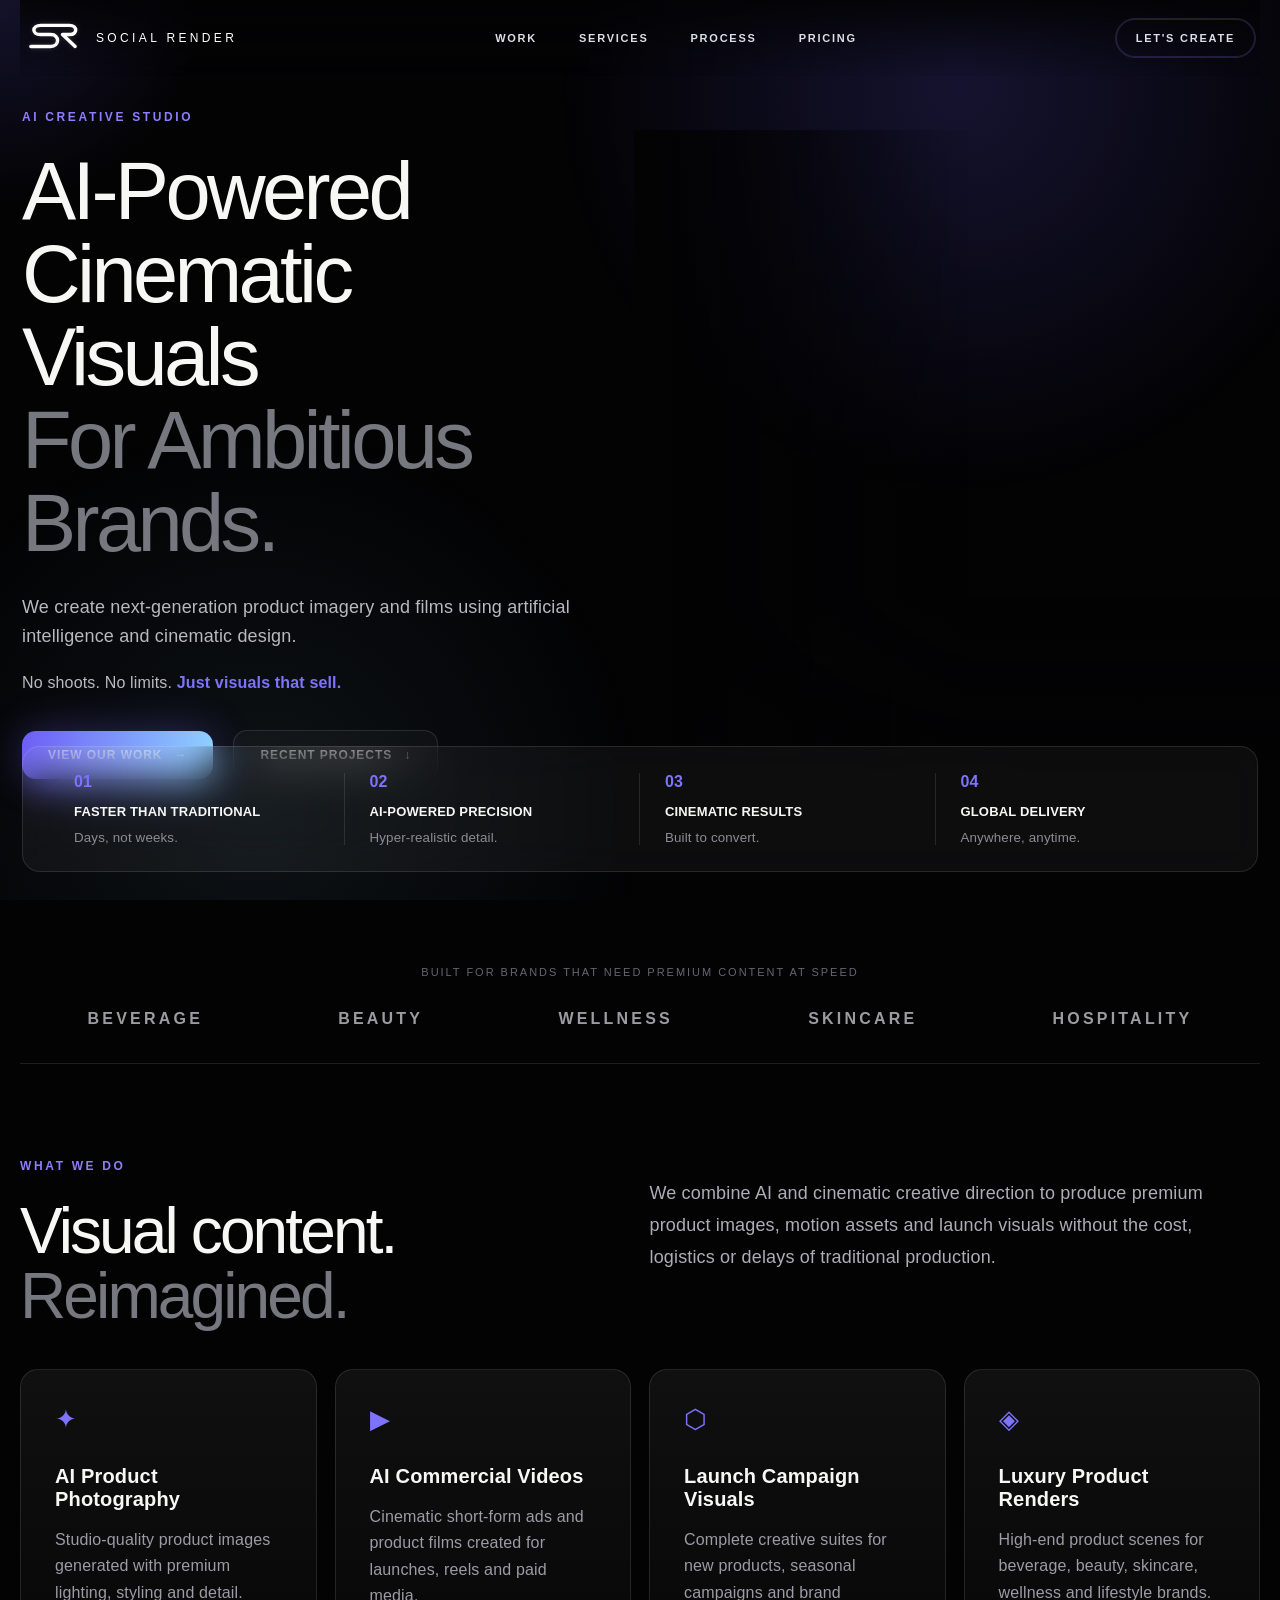
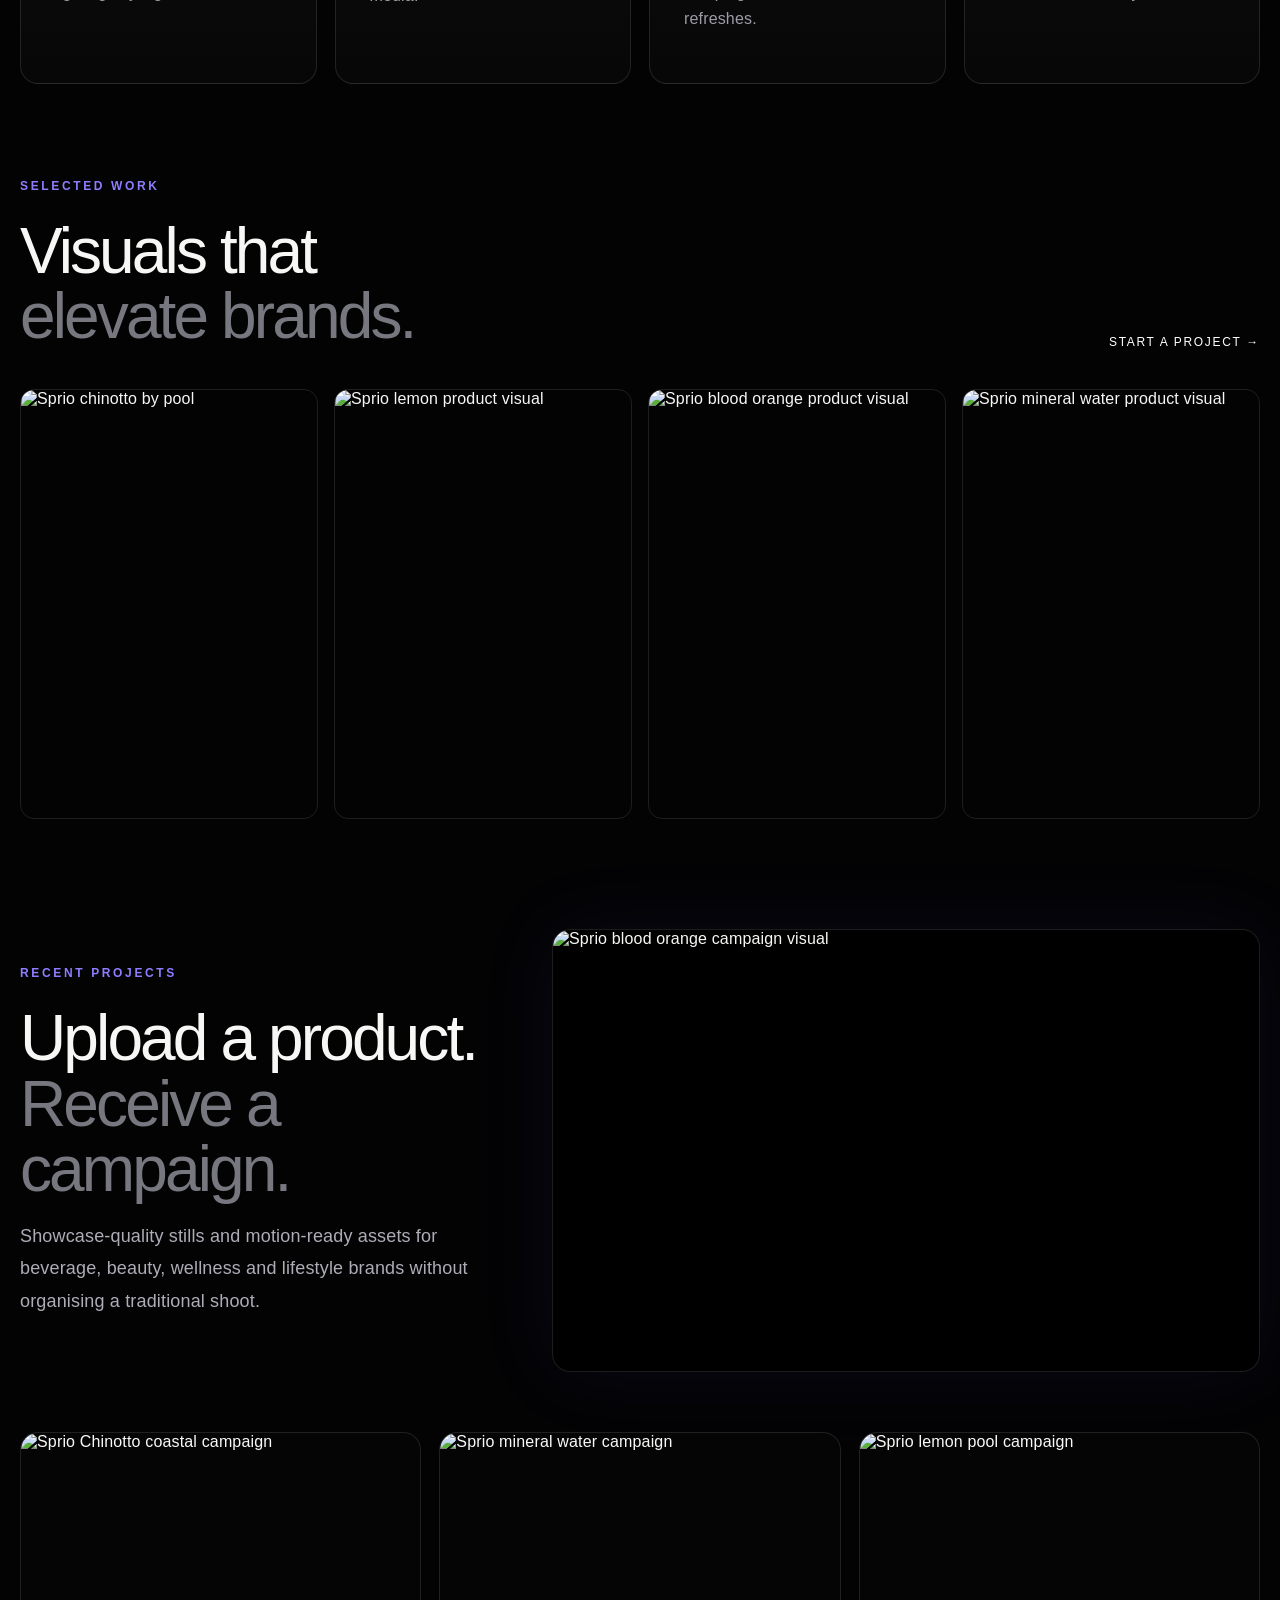
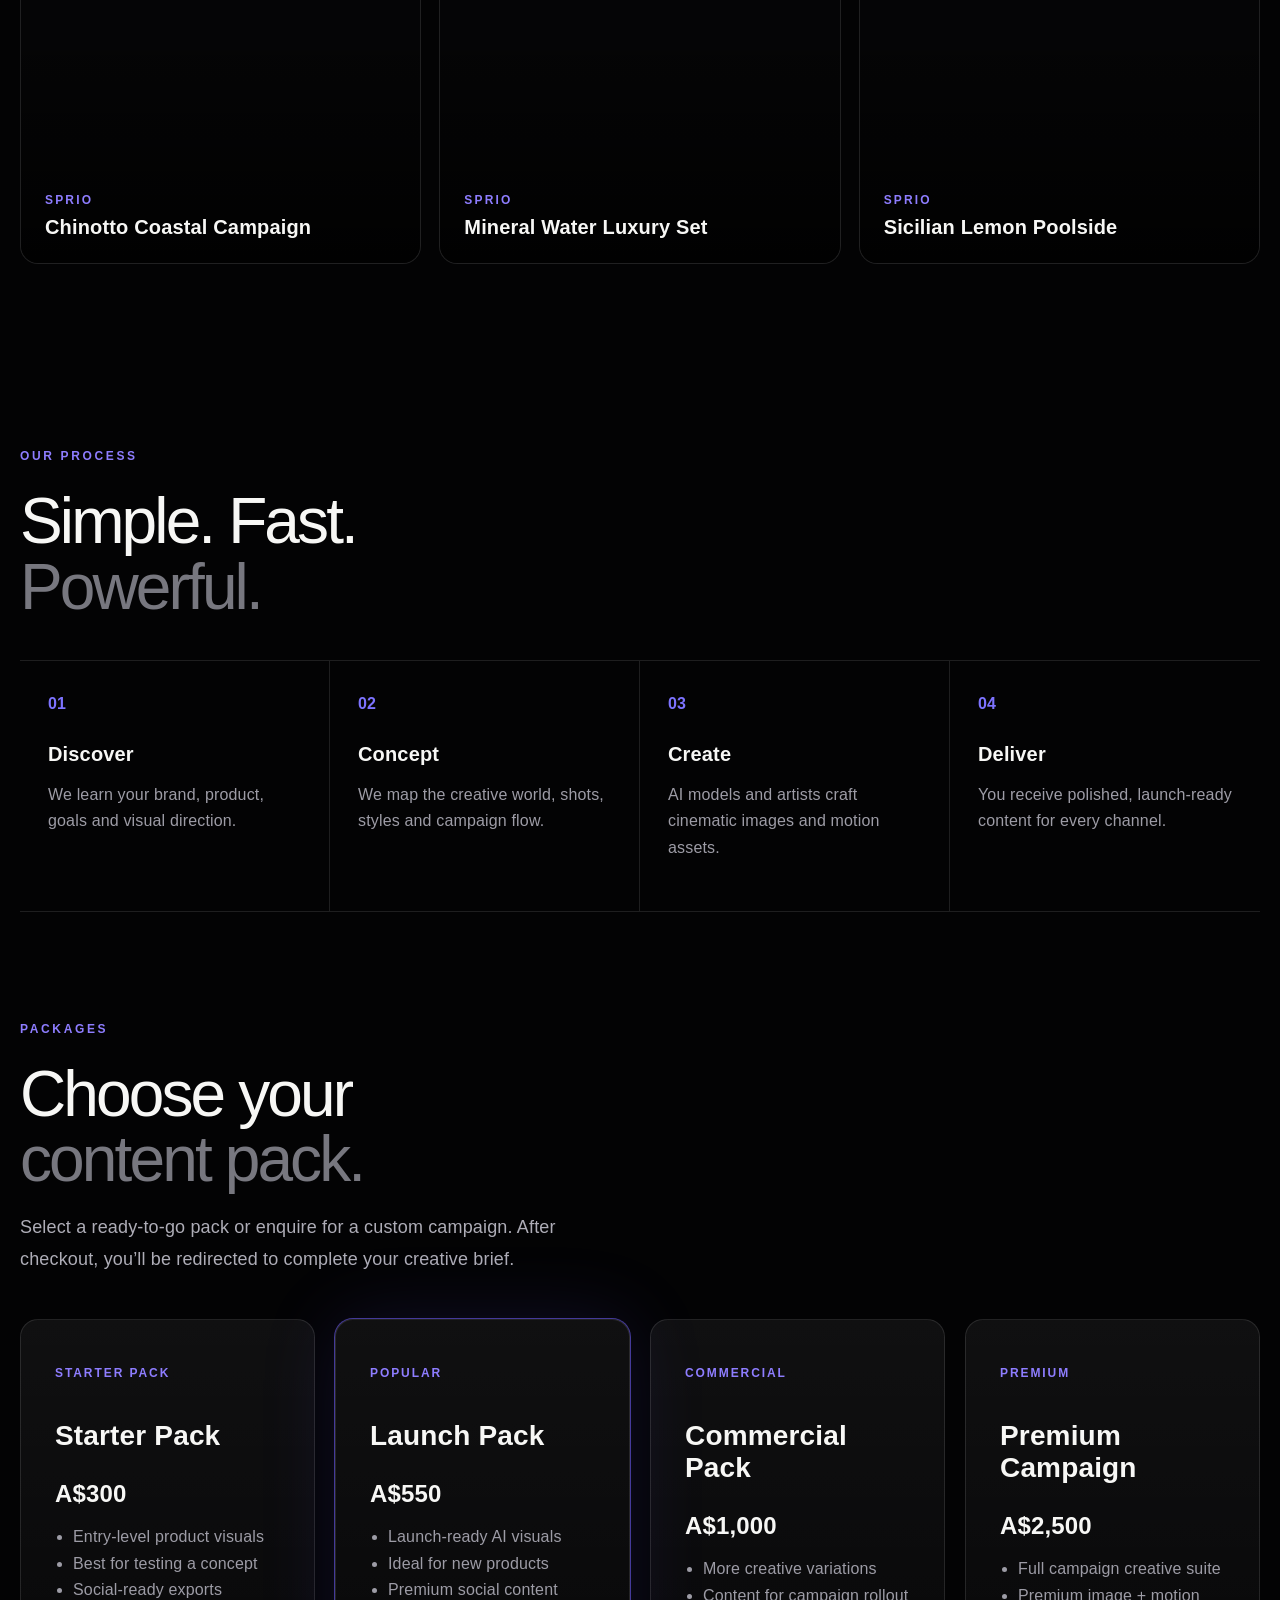
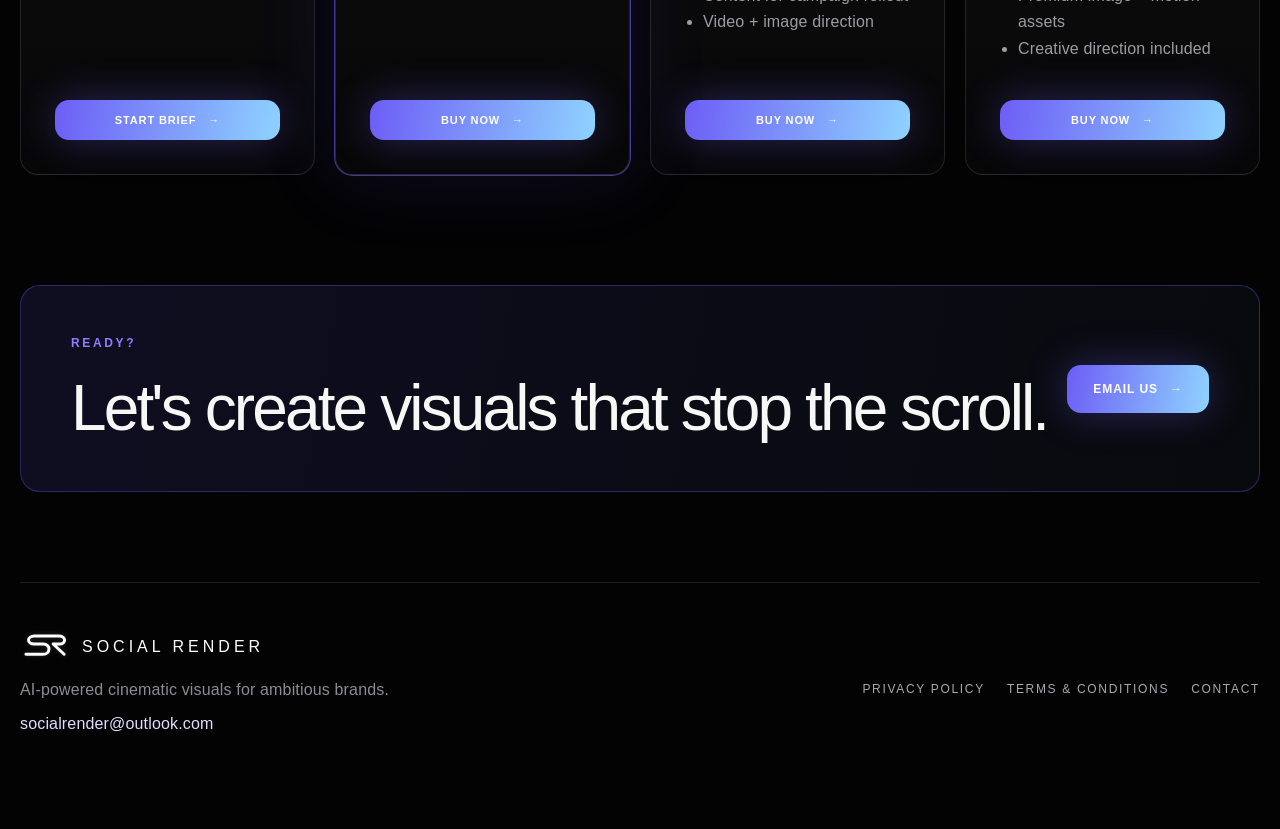
==== index.html @ faf0018d "Rename index (31).html to index.html" ====
<!doctype html>
<html lang="en">
<head>
  <meta charset="utf-8" />
  <meta name="viewport" content="width=device-width, initial-scale=1" />
  <title>Social Render — AI Creative Studio</title>
  <meta name="description" content="AI-powered cinematic product visuals for ambitious brands. No shoots. No limits. Just visuals that sell." />
  <link rel="stylesheet" href="styles.css" />
</head>
<body>
  <div class="cursor-glow" aria-hidden="true"></div>
  <header class="site-header">
    <a class="brand" href="#top" aria-label="Social Render home">
      <span class="sr-mark" aria-hidden="true"><svg viewBox="0 0 220 120"><path d="M26 92 H101 C136 92 136 47 102 47 H62 C30 47 28 12 64 12 H173 C203 12 204 47 174 47 H146 L194 92"/></svg></span>
      <span class="brand-word">Social Render</span>
    </a>
    <nav>
      <a href="#work">Work</a>
      <a href="#services">Services</a>
      <a href="#process">Process</a>
      <a href="#pricing">Pricing</a>
    </nav>
    <a class="nav-cta" href="#contact">Let's Create</a>
  </header>

  <main id="top">
    <section class="hero hero-full">
      <div class="hero-copy reveal">
        <p class="eyebrow">AI Creative Studio</p>
        <h1>AI-Powered<br/>Cinematic Visuals<br/><span>For Ambitious Brands.</span></h1>
        <p class="intro">We create next-generation product imagery and films using artificial intelligence and cinematic design.</p>
        <p class="micro">No shoots. No limits. <strong>Just visuals that sell.</strong></p>
        <div class="hero-actions">
          <a class="button primary" href="#work">View Our Work <span>→</span></a>
          <a class="button secondary" href="#reel">Recent Projects <span>↓</span></a>
        </div>
      </div>

      <div class="hero-visual reveal delay" data-tilt>
        <video autoplay muted loop playsinline>
          <source src="https://drive.google.com/uc?export=download&id=1bqDcKETuk1mMDenthoeydP8oLnrSEYz2" type="video/mp4" />
        </video>
        <div class="hero-fade"></div>
      </div>

      <div class="proof-bar reveal delay-2">
        <div><span>01</span><strong>Faster than traditional</strong><small>Days, not weeks.</small></div>
        <div><span>02</span><strong>AI-powered precision</strong><small>Hyper-realistic detail.</small></div>
        <div><span>03</span><strong>Cinematic results</strong><small>Built to convert.</small></div>
        <div><span>04</span><strong>Global delivery</strong><small>Anywhere, anytime.</small></div>
      </div>
    </section>

    <section class="trusted">
      <p>Built for brands that need premium content at speed</p>
      <div class="brand-row"><span>Beverage</span><span>Beauty</span><span>Wellness</span><span>Skincare</span><span>Hospitality</span></div>
    </section>

    <section id="services" class="section split">
      <div>
        <p class="eyebrow">What We Do</p>
        <h2>Visual content.<br/><span>Reimagined.</span></h2>
      </div>
      <p class="section-copy">We combine AI and cinematic creative direction to produce premium product images, motion assets and launch visuals without the cost, logistics or delays of traditional production.</p>
    </section>

    <section class="service-grid">
      <article data-tilt><span>✦</span><h3>AI Product Photography</h3><p>Studio-quality product images generated with premium lighting, styling and detail.</p></article>
      <article data-tilt><span>▶</span><h3>AI Commercial Videos</h3><p>Cinematic short-form ads and product films created for launches, reels and paid media.</p></article>
      <article data-tilt><span>⬡</span><h3>Launch Campaign Visuals</h3><p>Complete creative suites for new products, seasonal campaigns and brand refreshes.</p></article>
      <article data-tilt><span>◈</span><h3>Luxury Product Renders</h3><p>High-end product scenes for beverage, beauty, skincare, wellness and lifestyle brands.</p></article>
    </section>

    <section id="work" class="section work-head">
      <div>
        <p class="eyebrow">Selected Work</p>
        <h2>Visuals that<br/><span>elevate brands.</span></h2>
      </div>
      <a href="#contact">Start a project →</a>
    </section>

    <section class="gallery">
      <img data-tilt src="images/sprio-chinotto-pool.png" alt="Sprio chinotto by pool" />
      <img data-tilt src="images/sprio-lemon-pool.png" alt="Sprio lemon product visual" />
      <img data-tilt src="images/sprio-blood-orange-table.png" alt="Sprio blood orange product visual" />
      <img data-tilt src="images/sprio-water-sea.png" alt="Sprio mineral water product visual" />
    </section>

    <section id="reel" class="reel-section">
      <div>
        <p class="eyebrow">Recent Projects</p>
        <h2>Upload a product.<br/><span>Receive a campaign.</span></h2>
        <p class="section-copy">Showcase-quality stills and motion-ready assets for beverage, beauty, wellness and lifestyle brands without organising a traditional shoot.</p>
      </div>
      <div class="video-frame image-feature" data-tilt>
        <img src="images/sprio-blood-orange-table.png" alt="Sprio blood orange campaign visual" />
      </div>
    </section>

    <section class="project-grid">
      <article data-tilt><img src="images/sprio-chinotto-coast.png" alt="Sprio Chinotto coastal campaign" /><div><span>Sprio</span><strong>Chinotto Coastal Campaign</strong></div></article>
      <article data-tilt><img src="images/sprio-water-sea.png" alt="Sprio mineral water campaign" /><div><span>Sprio</span><strong>Mineral Water Luxury Set</strong></div></article>
      <article data-tilt><img src="images/sprio-lemon-pool.png" alt="Sprio lemon pool campaign" /><div><span>Sprio</span><strong>Sicilian Lemon Poolside</strong></div></article>
    </section>

    <section id="process" class="section process-head">
      <p class="eyebrow">Our Process</p>
      <h2>Simple. Fast.<br/><span>Powerful.</span></h2>
    </section>
    <section class="process-grid">
      <div><span>01</span><h3>Discover</h3><p>We learn your brand, product, goals and visual direction.</p></div>
      <div><span>02</span><h3>Concept</h3><p>We map the creative world, shots, styles and campaign flow.</p></div>
      <div><span>03</span><h3>Create</h3><p>AI models and artists craft cinematic images and motion assets.</p></div>
      <div><span>04</span><h3>Deliver</h3><p>You receive polished, launch-ready content for every channel.</p></div>
    </section>

    <section id="pricing" class="pricing">
      <div>
        <p class="eyebrow">Packages</p>
        <h2>Choose your<br/><span>content pack.</span></h2>
        <p class="section-copy">Select a ready-to-go pack or enquire for a custom campaign. After checkout, you’ll be redirected to complete your creative brief.</p>
      </div>
      <div class="price-cards four-cards">
        <article data-tilt>
          <p>Starter Pack</p>
          <h3>Starter Pack</h3>
          <strong>A$300</strong>
          <ul>
            <li>Entry-level product visuals</li>
            <li>Best for testing a concept</li>
            <li>Social-ready exports</li>
          </ul>
          <a class="button primary price-button" href="https://tally.so/r/QK4dx7">Start Brief <span>→</span></a>
        </article>
        <article data-tilt class="featured">
          <p>Popular</p>
          <h3>Launch Pack</h3>
          <strong>A$550</strong>
          <ul>
            <li>Launch-ready AI visuals</li>
            <li>Ideal for new products</li>
            <li>Premium social content</li>
          </ul>
          <a class="button primary price-button" href="https://buy.stripe.com/5kQ00kb6F2Ma8zDbOlgnK02">Buy Now <span>→</span></a>
        </article>
        <article data-tilt>
          <p>Commercial</p>
          <h3>Commercial Pack</h3>
          <strong>A$1,000</strong>
          <ul>
            <li>More creative variations</li>
            <li>Content for campaign rollout</li>
            <li>Video + image direction</li>
          </ul>
          <a class="button primary price-button" href="https://buy.stripe.com/14A7sM7UtbiG7vzg4BgnK03">Buy Now <span>→</span></a>
        </article>
        <article data-tilt>
          <p>Premium</p>
          <h3>Premium Campaign</h3>
          <strong>A$2,500</strong>
          <ul>
            <li>Full campaign creative suite</li>
            <li>Premium image + motion assets</li>
            <li>Creative direction included</li>
          </ul>
          <a class="button primary price-button" href="https://buy.stripe.com/5kQbJ23Ed9ay2bff0xgnK04">Buy Now <span>→</span></a>
        </article>
      </div>
    </section>

    <section id="contact" class="final-cta">
      <div>
        <p class="eyebrow">Ready?</p>
        <h2>Let's create visuals that stop the scroll.</h2>
      </div>
      <a class="button primary" href="mailto:socialrender@outlook.com">Email Us <span>→</span></a>
    </section>
  </main>

  <footer class="site-footer">
    <div>
      <div class="footer-brand"><span class="sr-mark small" aria-hidden="true"><svg viewBox="0 0 220 120"><path d="M26 92 H101 C136 92 136 47 102 47 H62 C30 47 28 12 64 12 H173 C203 12 204 47 174 47 H146 L194 92"/></svg></span><span>Social Render</span></div>
      <p>AI-powered cinematic visuals for ambitious brands.</p>
      <p class="footer-email"><a href="mailto:socialrender@outlook.com">socialrender@outlook.com</a></p>
    </div>
    <div class="footer-links">
      <a href="privacy-policy.html">Privacy Policy</a>
      <a href="terms.html">Terms & Conditions</a>
      <a href="contact.html">Contact</a>
    </div>
  </footer>

  <script src="app.js"></script>
</body>
</html>
---- styles.css ----
:root{--black:#050506;--panel:#0b0b0d;--line:rgba(255,255,255,.11);--text:#f7f7f5;--muted:#9b9aa2;--violet:#6d5df6;--blue:#8fd3ff;--grad:linear-gradient(100deg,var(--violet),var(--blue));--max:1240px}*{box-sizing:border-box}html{scroll-behavior:smooth}body{margin:0;background:#030304;color:var(--text);font-family:Inter,Arial,sans-serif;letter-spacing:.01em;overflow-x:hidden}body:before{content:"";position:fixed;inset:0;background:radial-gradient(circle at 75% 10%,rgba(109,93,246,.18),transparent 32%),radial-gradient(circle at 20% 90%,rgba(143,211,255,.08),transparent 30%);pointer-events:none}.cursor-glow{position:fixed;width:440px;height:440px;border-radius:999px;background:radial-gradient(circle,rgba(109,93,246,.16),transparent 65%);transform:translate(-50%,-50%);pointer-events:none;z-index:1;mix-blend-mode:screen}.site-header{position:fixed;z-index:50;top:0;left:50%;transform:translateX(-50%);width:min(var(--max),calc(100% - 28px));height:76px;display:flex;align-items:center;justify-content:space-between;padding:0 4px;background:linear-gradient(#030304dd,#03030466,transparent);backdrop-filter:blur(10px)}.brand{display:flex;align-items:center;gap:14px;color:#fff;text-decoration:none;text-transform:uppercase;font-size:12px;letter-spacing:.28em}.brand-word{white-space:nowrap}.sr-mark{width:58px;height:36px;display:inline-flex;align-items:center;justify-content:center;background:transparent;border:0;border-radius:0}.sr-mark svg{width:100%;height:100%;overflow:visible}.sr-mark path{fill:none;stroke:#fff;stroke-width:13;stroke-linecap:round;stroke-linejoin:round;filter:drop-shadow(0 0 10px rgba(255,255,255,.16))}.sr-mark.small{width:50px}nav{display:flex;gap:42px}nav a,.nav-cta{color:#dedee6;text-decoration:none;text-transform:uppercase;font-size:11px;font-weight:700;letter-spacing:.16em}.nav-cta{border:1px solid var(--line);padding:13px 20px;border-radius:999px;box-shadow:inset 0 0 0 1px rgba(109,93,246,.25)}.nav-cta:hover{background:var(--grad);color:#fff}main{position:relative;z-index:2}.hero{min-height:900px;margin:auto;padding:145px 0 40px;display:grid;grid-template-columns:1fr .92fr;gap:30px;position:relative}.hero-full{max-width:none;width:100%;padding-left:max(22px,calc((100vw - var(--max))/2));padding-right:0}.hero-copy{z-index:2;padding:72px 0 0;max-width:650px}.eyebrow{text-transform:uppercase;color:#8e7dff;font-size:12px;font-weight:800;letter-spacing:.22em;margin:0 0 26px}h1,h2{font-weight:500;line-height:1.02;margin:0;letter-spacing:-.045em}h1{font-size:clamp(54px,6.35vw,112px)}h1 span,h2 span{color:#77777f}.intro{max-width:560px;color:#b9b8c0;font-size:18px;line-height:1.65;margin:28px 0 18px}.micro{color:#bab9c4;text-transform:none;font-size:16px;line-height:1.6}.micro strong{color:#7d73ff}.hero-actions{display:flex;gap:20px;margin-top:34px}.button{display:inline-flex;align-items:center;gap:12px;padding:17px 26px;border-radius:14px;text-decoration:none;text-transform:uppercase;font-size:12px;font-weight:900;letter-spacing:.08em;transition:transform .25s ease,box-shadow .25s ease}.button:hover{transform:translateY(-2px)}.primary{background:var(--grad);color:#fff;box-shadow:0 0 40px rgba(109,93,246,.33)}.secondary{border:1px solid var(--line);color:#fff;background:rgba(255,255,255,.03)}.hero-visual{position:relative;border-radius:0 0 0 32px;overflow:hidden;min-height:690px;transform-style:preserve-3d}.hero-visual img{width:100%;height:100%;object-fit:cover;filter:saturate(.92) contrast(1.02)}.hero-fade{position:absolute;inset:0;background:linear-gradient(90deg,#030304 0%,rgba(3,3,4,.68) 19%,transparent 52%),linear-gradient(0deg,#030304 0%,transparent 28%)}.proof-bar{position:absolute;left:max(22px,calc((100vw - var(--max))/2));right:max(22px,calc((100vw - var(--max))/2));bottom:0;display:grid;grid-template-columns:repeat(4,1fr);gap:0;padding:26px;background:rgba(255,255,255,.045);border:1px solid var(--line);border-radius:18px;backdrop-filter:blur(20px)}.proof-bar div{padding:0 25px;border-right:1px solid var(--line)}.proof-bar div:last-child{border:0}.proof-bar span,.process-grid span{display:block;color:#7d73ff;font-weight:900;margin-bottom:12px}.proof-bar strong{display:block;text-transform:uppercase;font-size:13px;line-height:1.35}.proof-bar small{display:block;color:#8d8c95;margin-top:9px}.trusted,.section,.service-grid,.gallery,.reel-section,.motion-grid,.process-grid,.pricing,.final-cta,footer{max-width:var(--max);margin:0 auto}.trusted{padding:70px 0 35px;text-align:center;border-bottom:1px solid var(--line)}.trusted p{color:#676670;text-transform:uppercase;font-size:11px;letter-spacing:.18em}.brand-row{display:flex;justify-content:space-around;margin-top:32px;color:#d8d7dd;text-transform:uppercase;letter-spacing:.2em;font-weight:700;opacity:.72}.section{padding:95px 0 40px}.split{display:grid;grid-template-columns:.9fr 1fr;gap:80px}.section h2,.pricing h2,.final-cta h2,.reel-section h2{font-size:clamp(42px,5vw,76px)}.section-copy{color:#aeadb7;line-height:1.8;font-size:18px;max-width:560px}.service-grid{display:grid;grid-template-columns:repeat(4,1fr);gap:18px}.service-grid article,.price-cards article{background:linear-gradient(180deg,rgba(255,255,255,.055),rgba(255,255,255,.02));border:1px solid var(--line);padding:34px;border-radius:18px;min-height:260px;transition:transform .25s ease,border-color .25s ease}.service-grid article:hover,.price-cards article:hover{border-color:rgba(143,211,255,.35)}.service-grid span{color:#7d73ff;font-size:26px}.service-grid h3,.process-grid h3{font-size:20px;margin:30px 0 14px}.service-grid p,.process-grid p,.price-cards li{color:#9d9ca6;line-height:1.65}.work-head{display:flex;justify-content:space-between;align-items:end}.work-head a{color:#fff;text-decoration:none;text-transform:uppercase;font-size:12px;letter-spacing:.14em}.gallery{display:grid;grid-template-columns:repeat(4,1fr);gap:16px}.gallery img{width:100%;height:430px;object-fit:cover;border-radius:14px;border:1px solid var(--line);transition:transform .25s ease,filter .25s ease}.gallery img:hover{filter:brightness(1.08)}.reel-section{padding:110px 0 40px;display:grid;grid-template-columns:.8fr 1.2fr;gap:60px;align-items:center}.video-frame{border-radius:18px;border:1px solid var(--line);overflow:hidden;box-shadow:0 0 80px rgba(109,93,246,.08);background:#000}.reel-section video{width:100%;display:block;aspect-ratio:16/9;object-fit:cover}.motion-grid{display:grid;grid-template-columns:repeat(3,1fr);gap:16px;padding:20px 0 90px}.motion-grid video{width:100%;height:360px;object-fit:cover;border-radius:16px;border:1px solid var(--line);filter:saturate(.92);transition:transform .25s ease}.motion-grid video:hover{transform:translateY(-4px)}.process-grid{display:grid;grid-template-columns:repeat(4,1fr);border-top:1px solid var(--line);border-bottom:1px solid var(--line)}.process-grid div{padding:34px 28px;border-right:1px solid var(--line)}.process-grid div:last-child{border-right:0}.pricing{padding:110px 0}.price-cards{display:grid;grid-template-columns:repeat(3,1fr);gap:20px;margin-top:44px}.price-cards article p{text-transform:uppercase;color:#8e7dff;font-weight:900;letter-spacing:.16em;font-size:12px}.price-cards h3{font-size:28px}.price-cards strong{font-size:24px}.price-cards ul{padding-left:18px}.featured{box-shadow:0 0 0 1px rgba(109,93,246,.6),0 0 80px rgba(109,93,246,.14)}.final-cta{margin-bottom:90px;padding:50px;border:1px solid rgba(109,93,246,.35);border-radius:20px;background:linear-gradient(100deg,rgba(109,93,246,.12),rgba(143,211,255,.04));display:flex;align-items:center;justify-content:space-between}footer{padding:46px 0 80px;border-top:1px solid var(--line);display:flex;align-items:center;justify-content:space-between;color:#8d8c95}.footer-brand{display:flex;align-items:center;gap:12px;text-transform:uppercase;letter-spacing:.25em;color:#fff}.reveal{opacity:0;transform:translateY(18px);animation:rise .8s ease forwards}.delay{animation-delay:.15s}.delay-2{animation-delay:.3s}@keyframes rise{to{opacity:1;transform:none}}@media (max-width:900px){.cursor-glow{display:none}.site-header nav{display:none}.brand-word{display:none}.hero,.hero-full{grid-template-columns:1fr;padding:110px 18px 30px;min-height:auto}.hero-copy{padding-top:30px}.hero-visual{min-height:520px;border-radius:24px}.proof-bar{position:relative;left:auto;right:auto;grid-template-columns:1fr;margin-top:20px}.proof-bar div{border-right:0;border-bottom:1px solid var(--line);padding:18px}.trusted,.section,.service-grid,.gallery,.reel-section,.motion-grid,.process-grid,.pricing,.final-cta,footer{width:calc(100% - 36px)}.split,.reel-section{grid-template-columns:1fr}.service-grid,.gallery,.process-grid,.price-cards,.motion-grid{grid-template-columns:1fr}.gallery img{height:480px}.motion-grid video{height:480px}.final-cta,footer{display:block}.brand-row{flex-wrap:wrap;gap:20px}}


/* Updated package grid */
.four-cards{grid-template-columns:repeat(4,1fr)}
.price-button{margin-top:22px;padding:14px 18px;font-size:11px;width:100%;justify-content:center}
.price-cards article{display:flex;flex-direction:column}
.price-cards ul{flex:1}
@media (max-width:1100px){.four-cards{grid-template-columns:repeat(2,1fr)}}
@media (max-width:700px){.four-cards{grid-template-columns:1fr}}


.site-footer{gap:30px}
.footer-email a,.footer-links a,.legal-card a{color:#dedeff;text-decoration:none}
.footer-links{display:flex;gap:22px;flex-wrap:wrap;justify-content:flex-end}
.footer-links a{font-size:12px;text-transform:uppercase;letter-spacing:.14em;color:#aaa9b4}
.footer-links a:hover,.legal-card a:hover{color:#8fd3ff}
.legal-page{position:relative;z-index:2;max-width:980px;margin:0 auto;padding:150px 22px 80px}
.legal-card{background:linear-gradient(180deg,rgba(255,255,255,.055),rgba(255,255,255,.02));border:1px solid var(--line);border-radius:24px;padding:48px;box-shadow:0 0 80px rgba(109,93,246,.08)}
.legal-card h1{font-size:clamp(44px,6vw,78px);margin-bottom:16px}
.legal-card h2{font-size:28px;margin:38px 0 12px;letter-spacing:-.02em}
.legal-card p,.legal-card li{color:#b9b8c0;line-height:1.8;font-size:16px}
.legal-updated{color:#7d73ff!important;text-transform:uppercase;letter-spacing:.12em;font-size:12px!important}
.legal-actions{display:flex;gap:16px;flex-wrap:wrap;margin-top:28px}
@media (max-width:900px){.site-footer{display:block}.footer-links{justify-content:flex-start;margin-top:24px}.legal-card{padding:28px}.legal-page{padding-top:115px}}

.hero-visual video{width:100%;height:100%;object-fit:cover;display:block;}

/* Final Vercel fixes: correct hero sizing, prevent CTA overlap, image-only project cards */
.hero{min-height:780px;grid-template-columns:minmax(420px,.9fr) minmax(420px,1fr);align-items:center;padding-top:110px;padding-bottom:120px;}
.hero-copy{padding-top:0;}
.hero-visual{min-height:620px;align-self:stretch;margin-top:20px;}
.hero-actions{position:relative;z-index:5;flex-wrap:wrap;align-items:center;}
.proof-bar{bottom:28px;z-index:4;}
.trusted{padding-top:55px;}
.image-feature img{width:100%;display:block;aspect-ratio:16/10;object-fit:cover;}
.project-grid{max-width:var(--max);margin:20px auto 90px;display:grid;grid-template-columns:repeat(3,1fr);gap:18px;}
.project-grid article{position:relative;overflow:hidden;border:1px solid var(--line);border-radius:18px;background:#050506;min-height:430px;transition:transform .25s ease,border-color .25s ease;}
.project-grid article:hover{border-color:rgba(143,211,255,.35)}
.project-grid img{width:100%;height:100%;min-height:430px;object-fit:cover;display:block;filter:saturate(.95) contrast(1.02);}
.project-grid article:after{content:"";position:absolute;inset:0;background:linear-gradient(180deg,transparent 45%,rgba(0,0,0,.82));}
.project-grid div{position:absolute;z-index:2;left:24px;right:24px;bottom:24px;display:flex;flex-direction:column;gap:8px;}
.project-grid span{color:#8e7dff;text-transform:uppercase;font-size:12px;font-weight:900;letter-spacing:.18em;}
.project-grid strong{font-size:20px;line-height:1.2;}
@media (max-width:1100px){.hero{grid-template-columns:1fr;}.hero-visual{min-height:560px;border-radius:24px;margin-right:22px}.proof-bar{position:relative;left:auto;right:auto;bottom:auto;margin:24px 22px 0;}.project-grid{grid-template-columns:1fr;width:calc(100% - 36px)}}
@media (max-width:900px){.hero{padding-bottom:30px}.hero-visual{margin-right:0}.proof-bar{margin:20px 0 0}.project-grid article,.project-grid img{min-height:520px}}
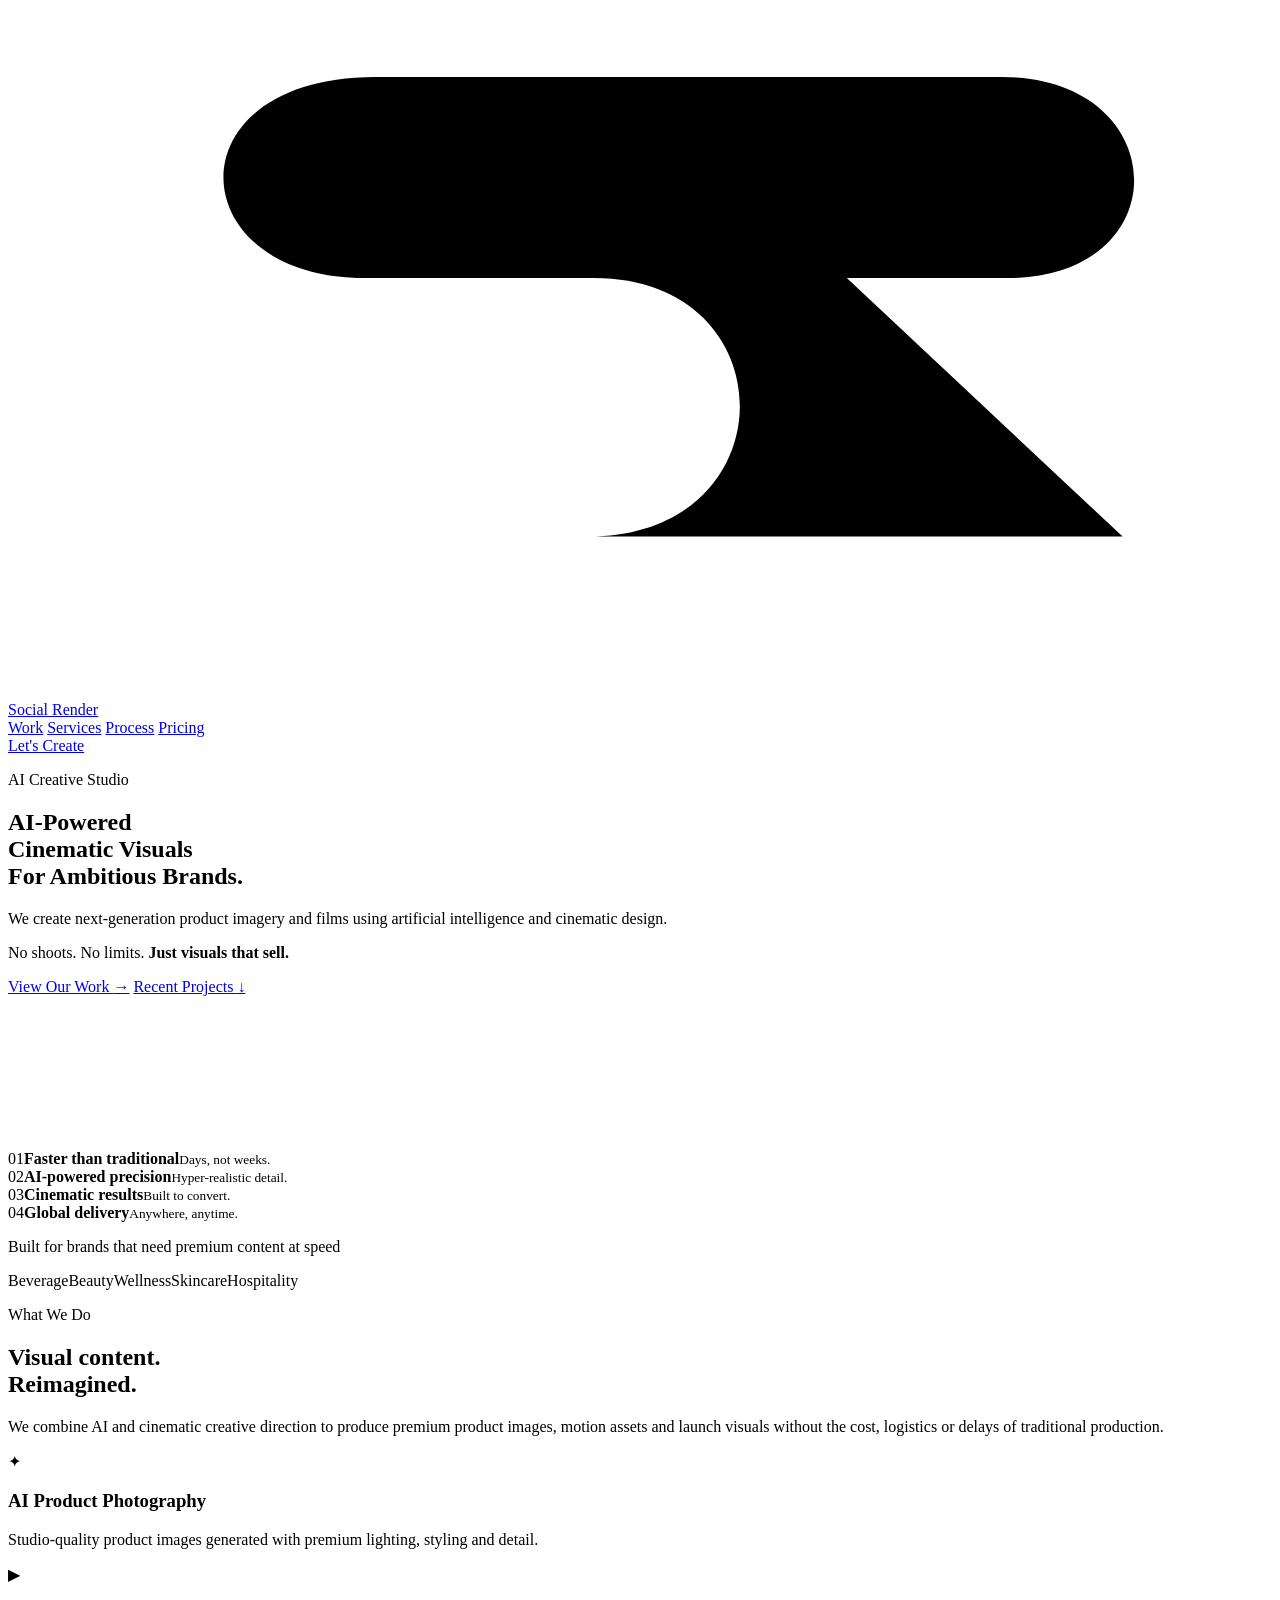
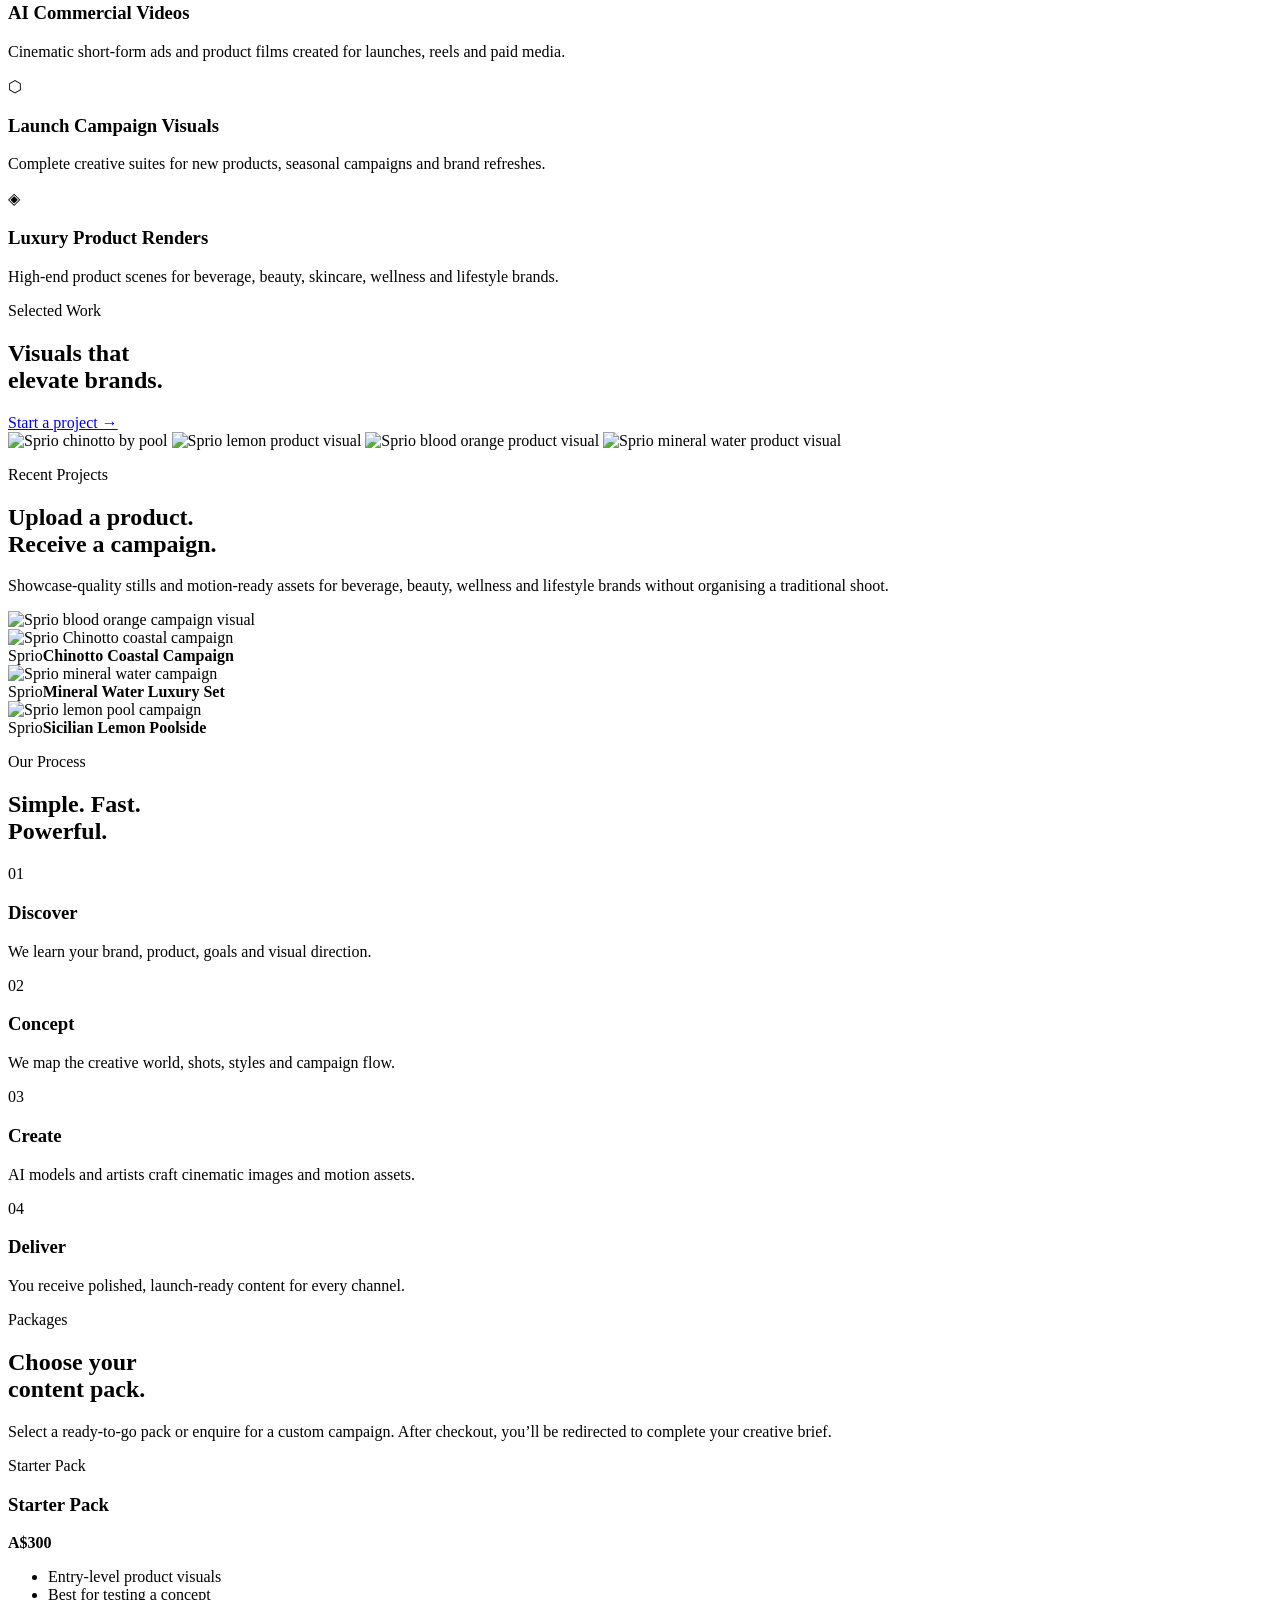
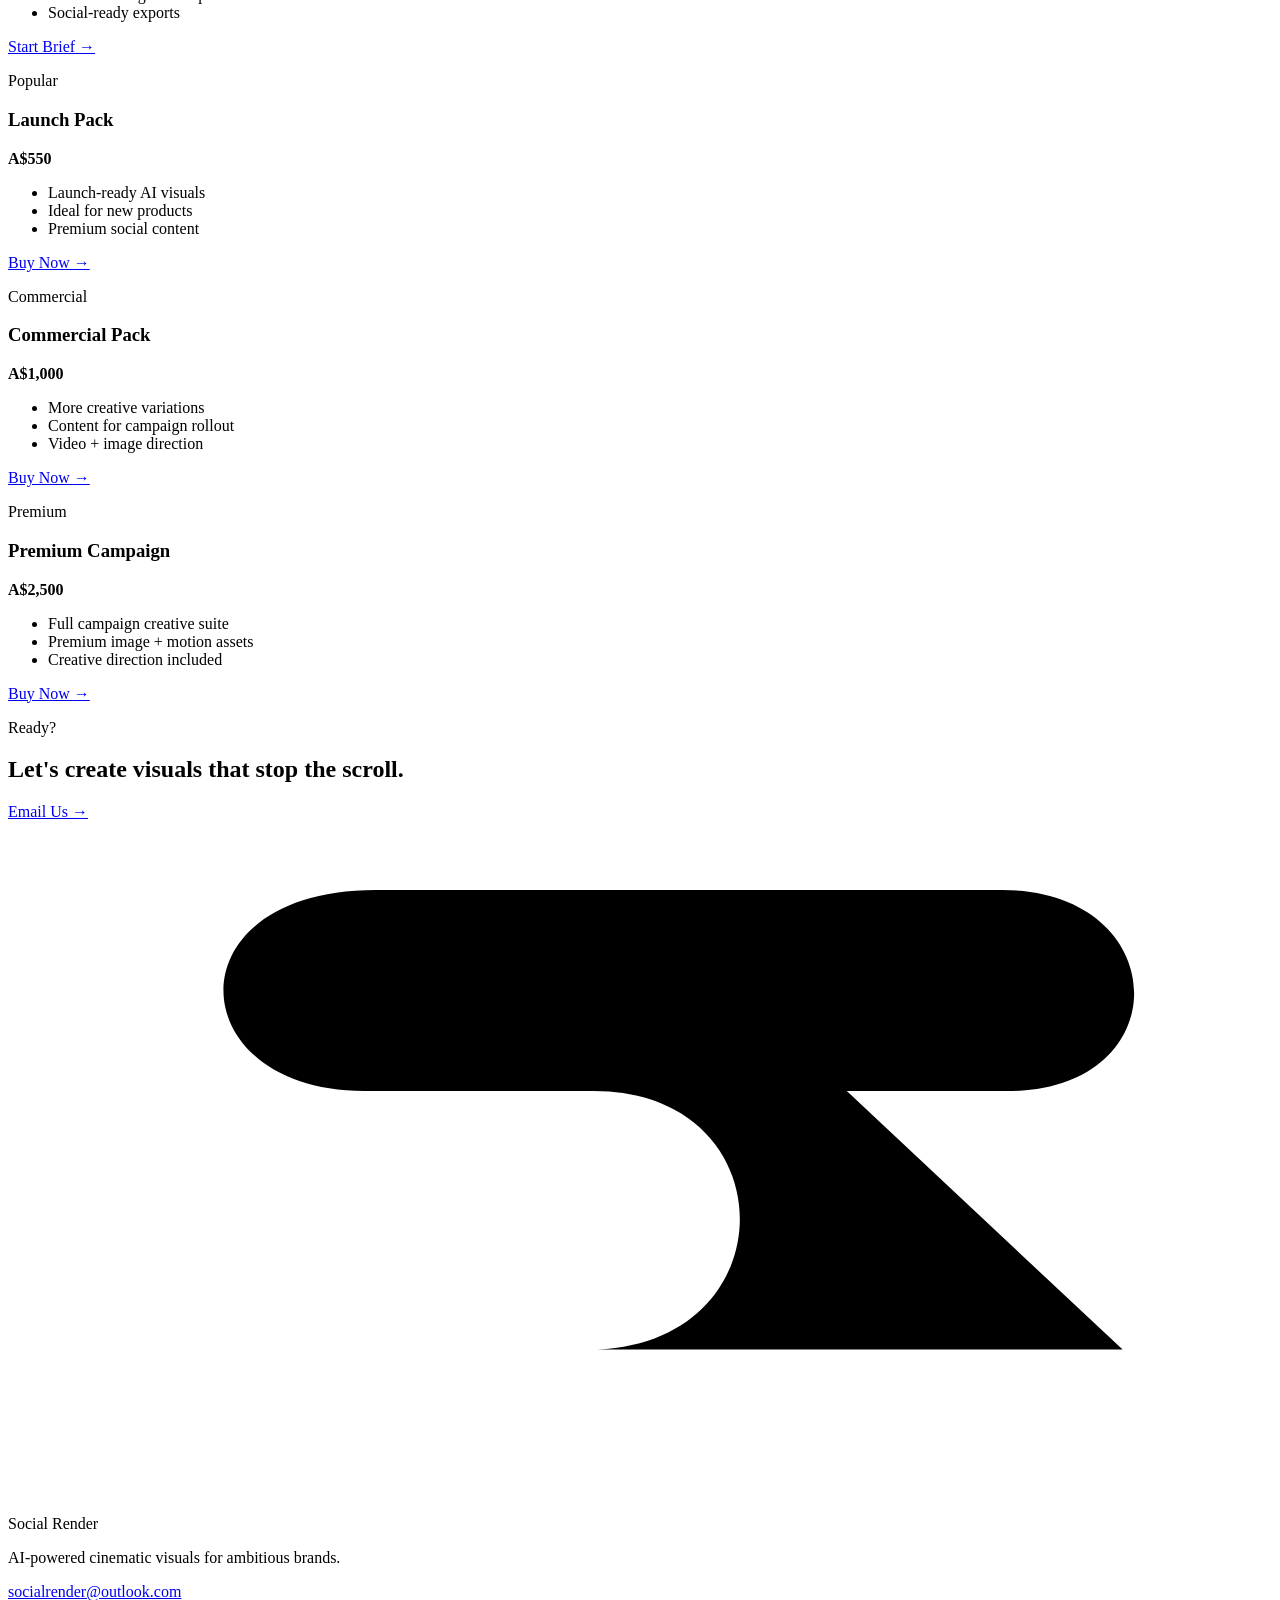
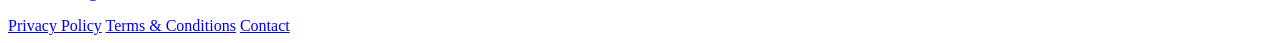
==== commit 0862bf06: "Rename index (32).html to index.html" ====
--- a/index.html
+++ b/index.html
@@ -37,9 +37,9 @@
       </div>
 
       <div class="hero-visual reveal delay" data-tilt>
-        <video autoplay muted loop playsinline>
-          <source src="https://drive.google.com/uc?export=download&id=1bqDcKETuk1mMDenthoeydP8oLnrSEYz2" type="video/mp4" />
-        </video>
+        <div class="vimeo-wrap">
+          <iframe src="https://player.vimeo.com/video/1199628616?badge=0&autopause=0&player_id=0&app_id=58479&autoplay=1&loop=1&muted=1&background=1" frameborder="0" allow="autoplay; fullscreen; picture-in-picture; clipboard-write; encrypted-media" referrerpolicy="strict-origin-when-cross-origin" title="Sprio"></iframe>
+        </div>
         <div class="hero-fade"></div>
       </div>
 
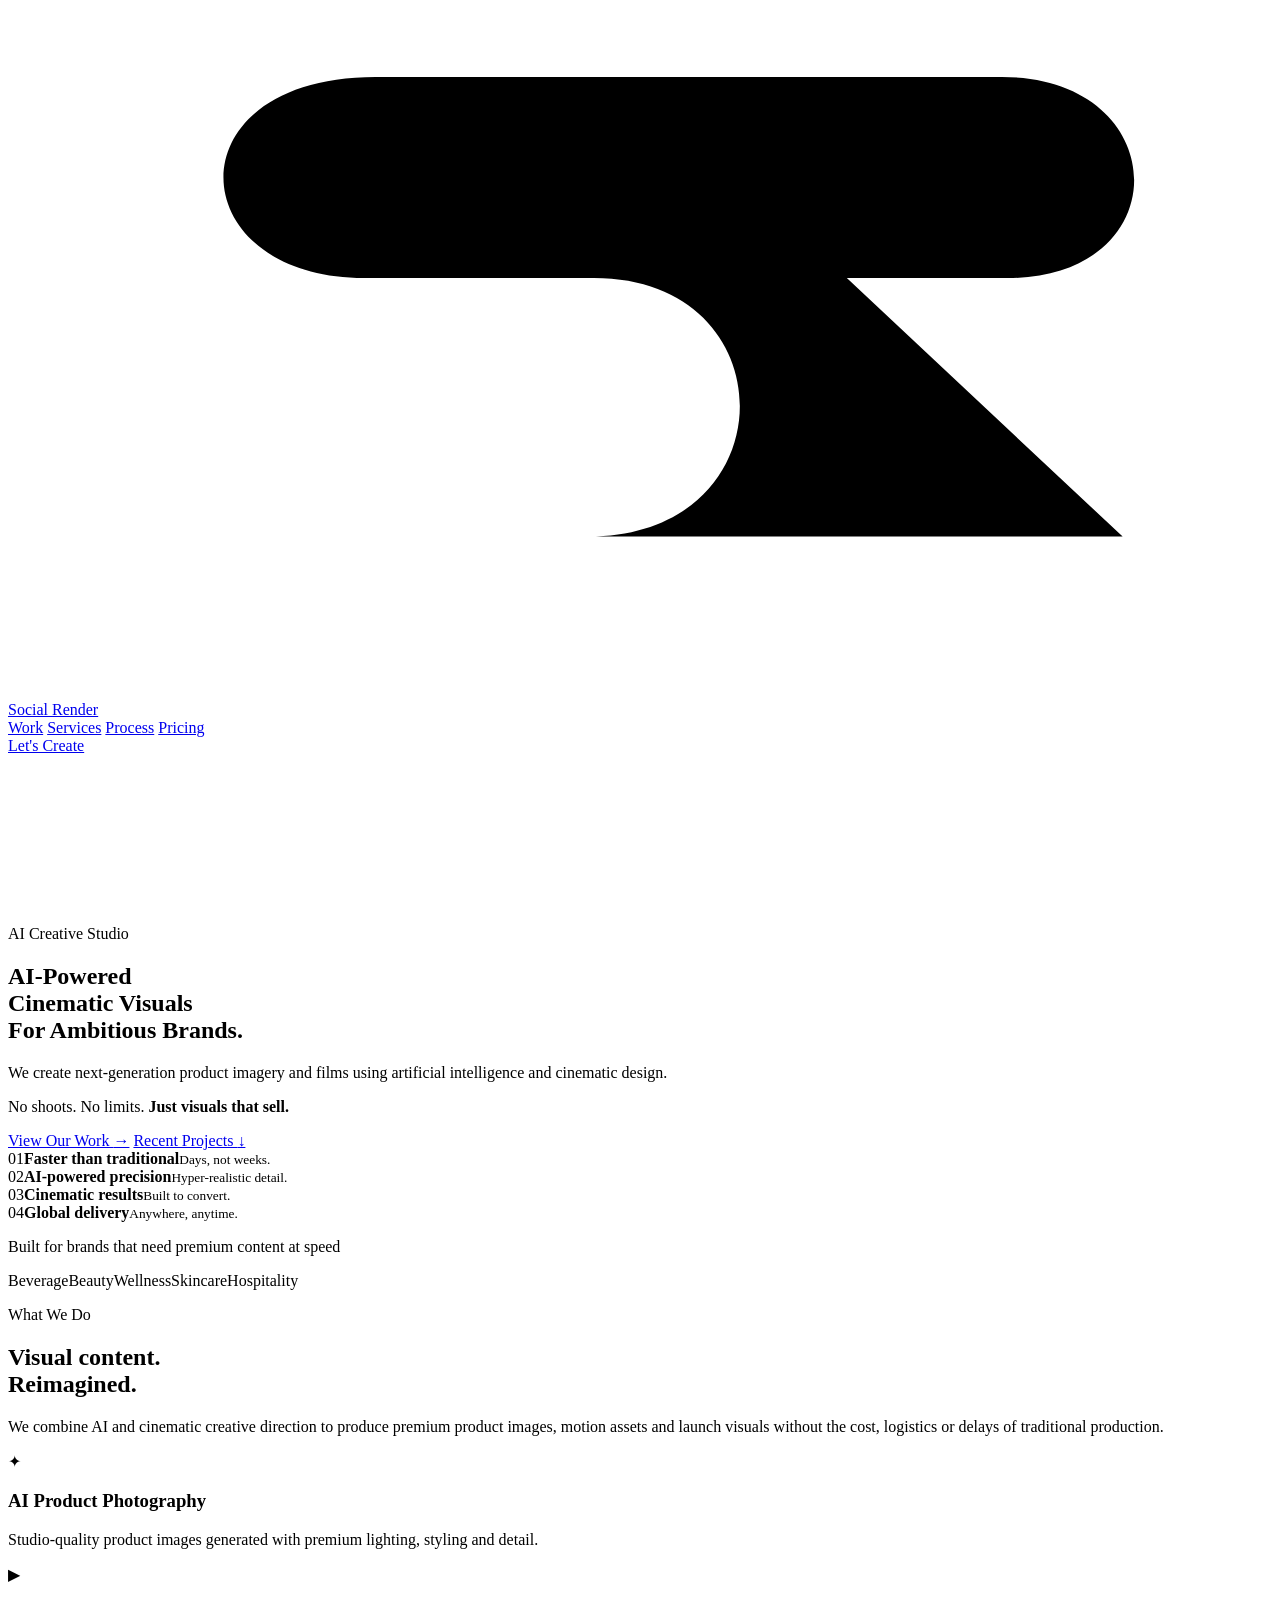
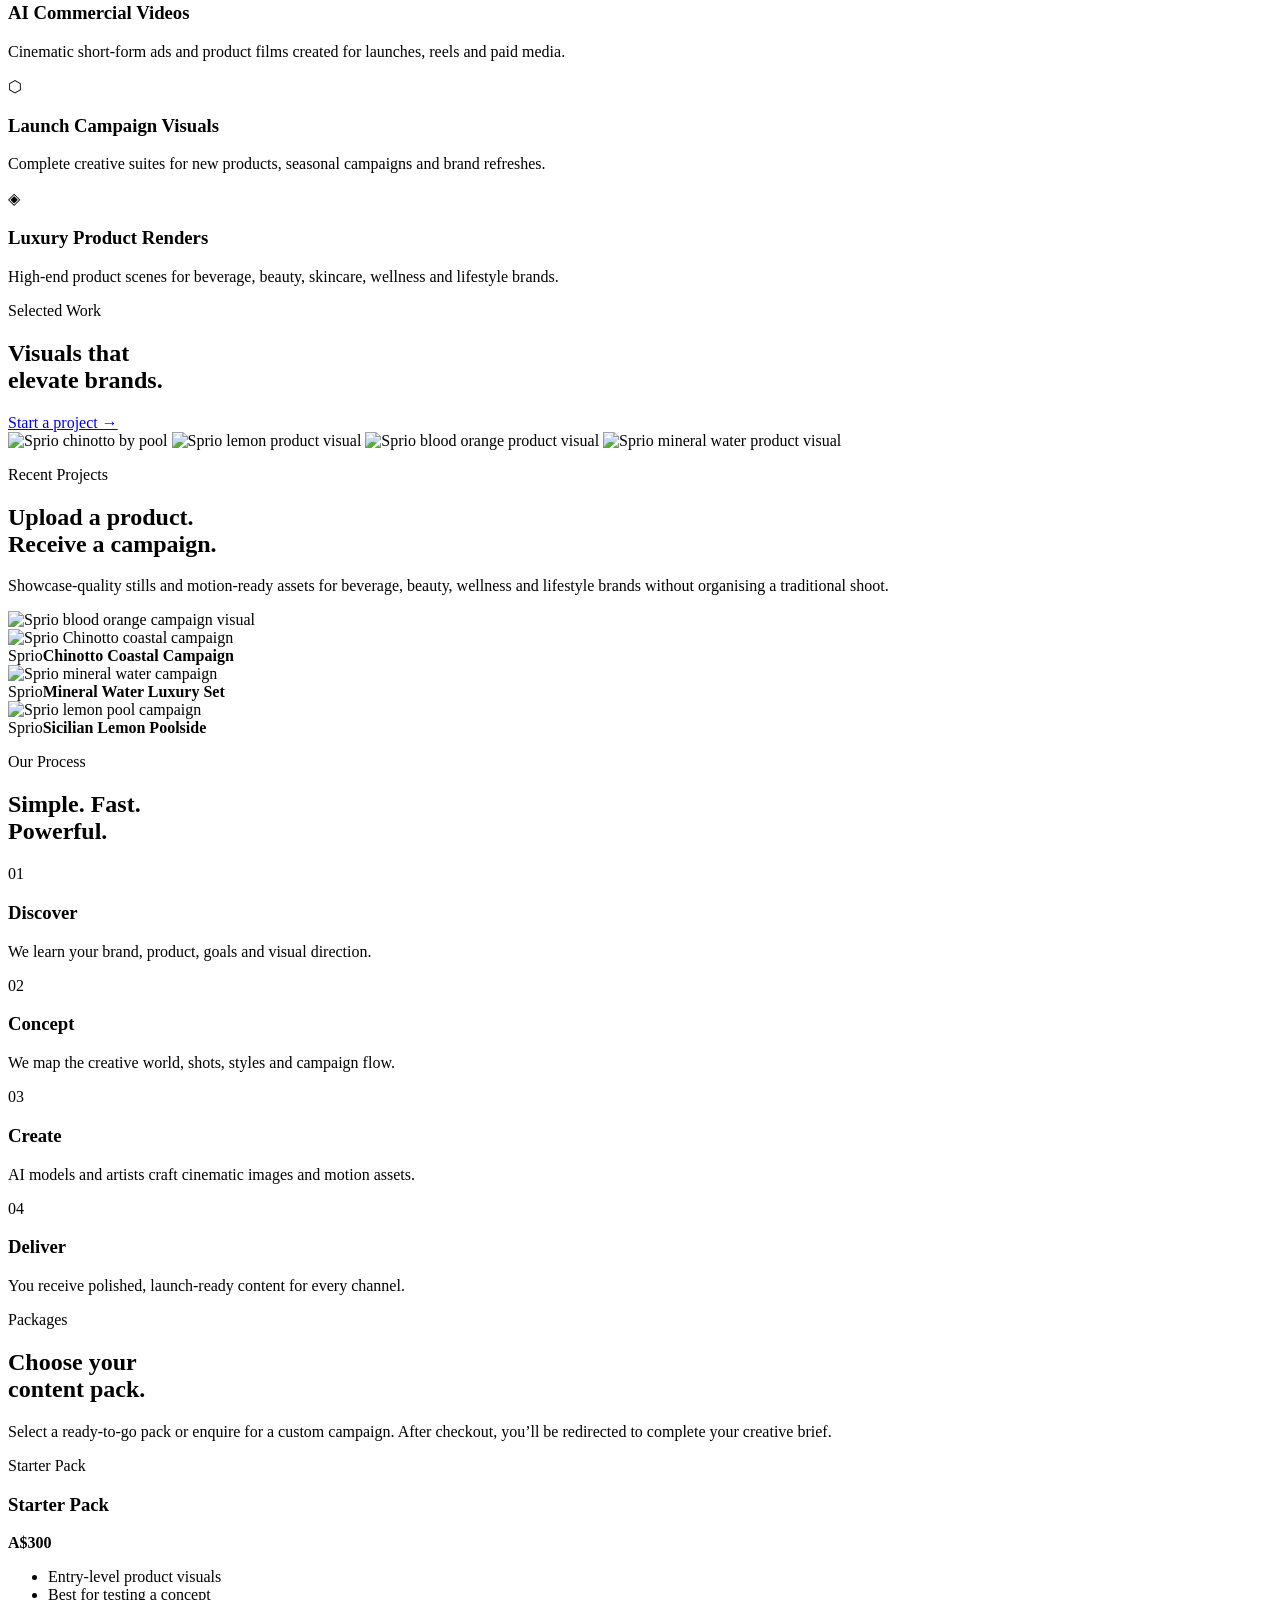
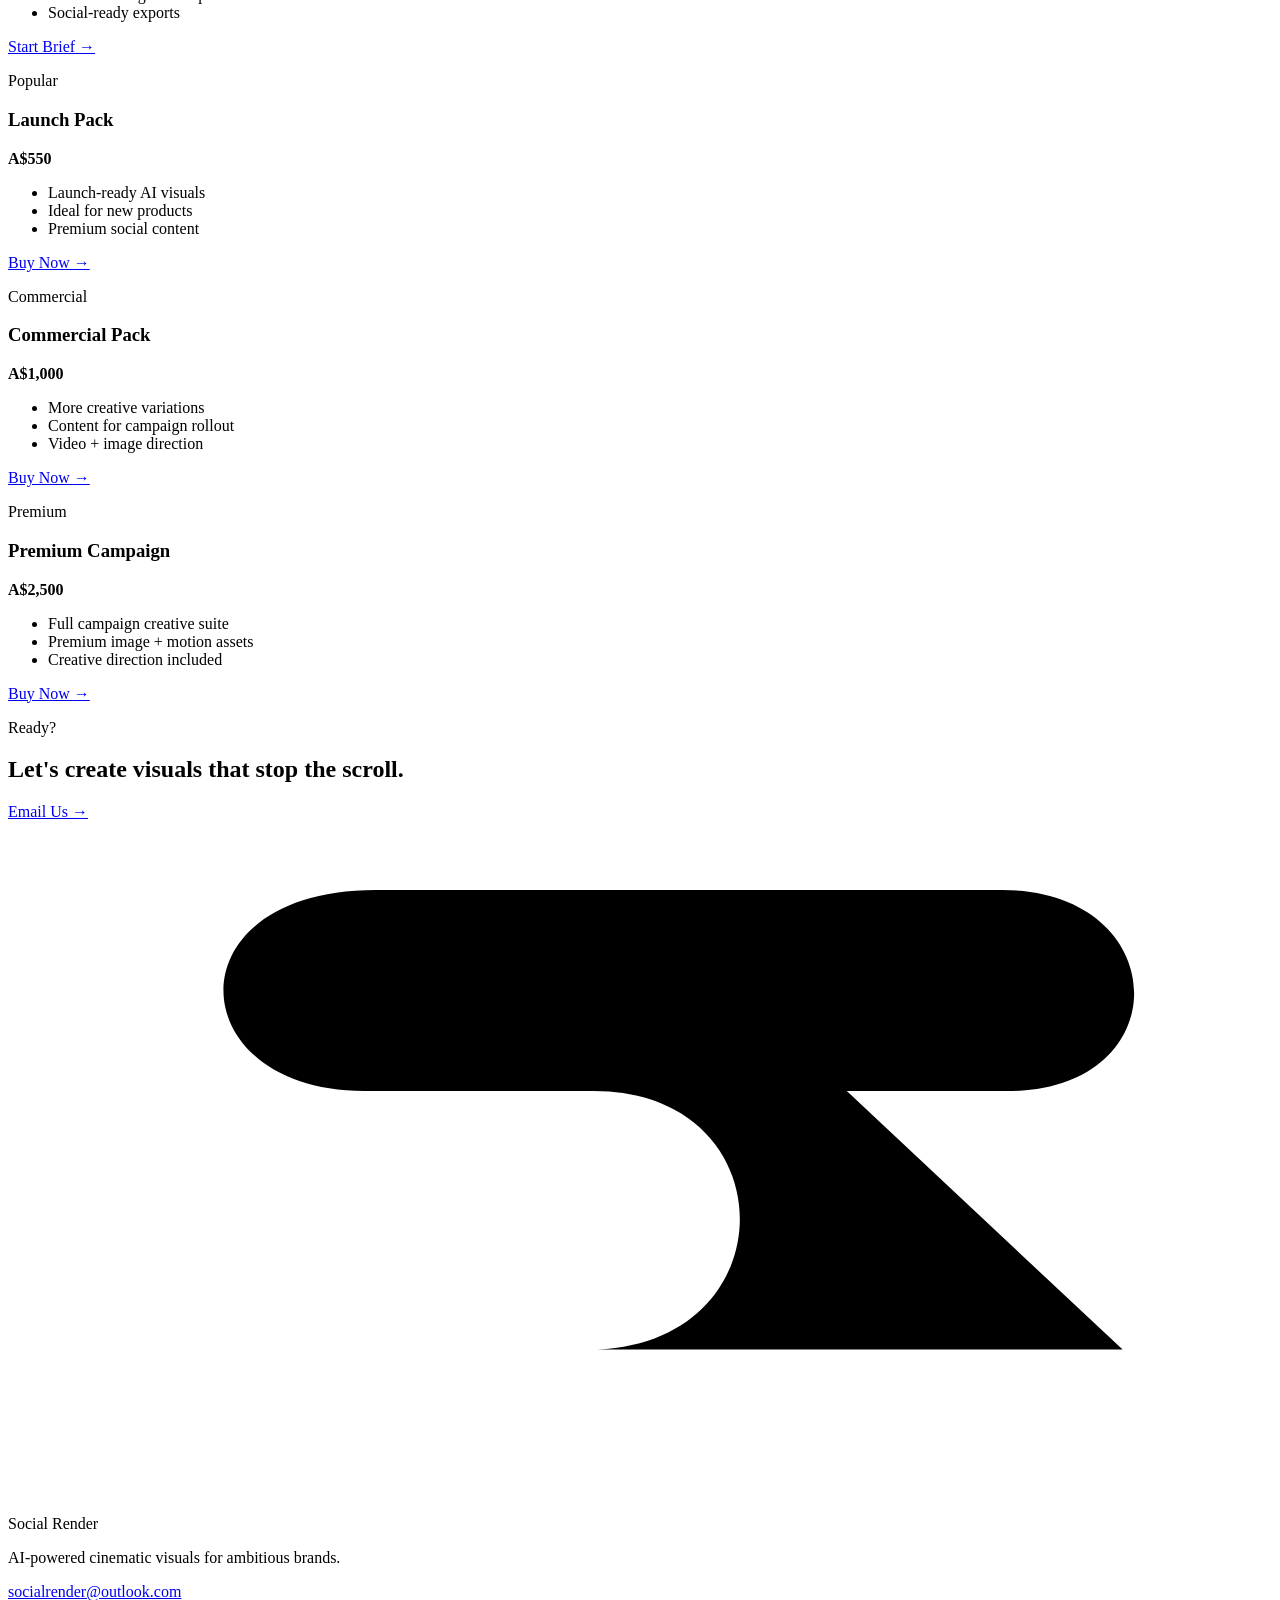
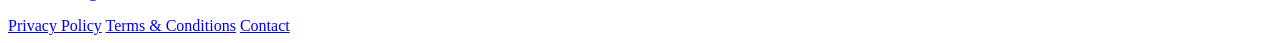
==== commit 0e652b61: "Rename index (33).html to index.html" ====
--- a/index.html
+++ b/index.html
@@ -24,7 +24,12 @@
   </header>
 
   <main id="top">
-    <section class="hero hero-full">
+    <section class="hero hero-full hero-video-bg">
+      <div class="hero-bg-video">
+        <iframe src="https://player.vimeo.com/video/1199628616?badge=0&autopause=0&player_id=0&app_id=58479&autoplay=1&loop=1&muted=1&background=1" frameborder="0" allow="autoplay; fullscreen; picture-in-picture; clipboard-write; encrypted-media" referrerpolicy="strict-origin-when-cross-origin" title="Sprio"></iframe>
+        <div class="hero-fade"></div>
+      </div>
+
       <div class="hero-copy reveal">
         <p class="eyebrow">AI Creative Studio</p>
         <h1>AI-Powered<br/>Cinematic Visuals<br/><span>For Ambitious Brands.</span></h1>
@@ -34,13 +39,6 @@
           <a class="button primary" href="#work">View Our Work <span>→</span></a>
           <a class="button secondary" href="#reel">Recent Projects <span>↓</span></a>
         </div>
-      </div>
-
-      <div class="hero-visual reveal delay" data-tilt>
-        <div class="vimeo-wrap">
-          <iframe src="https://player.vimeo.com/video/1199628616?badge=0&autopause=0&player_id=0&app_id=58479&autoplay=1&loop=1&muted=1&background=1" frameborder="0" allow="autoplay; fullscreen; picture-in-picture; clipboard-write; encrypted-media" referrerpolicy="strict-origin-when-cross-origin" title="Sprio"></iframe>
-        </div>
-        <div class="hero-fade"></div>
       </div>
 
       <div class="proof-bar reveal delay-2">
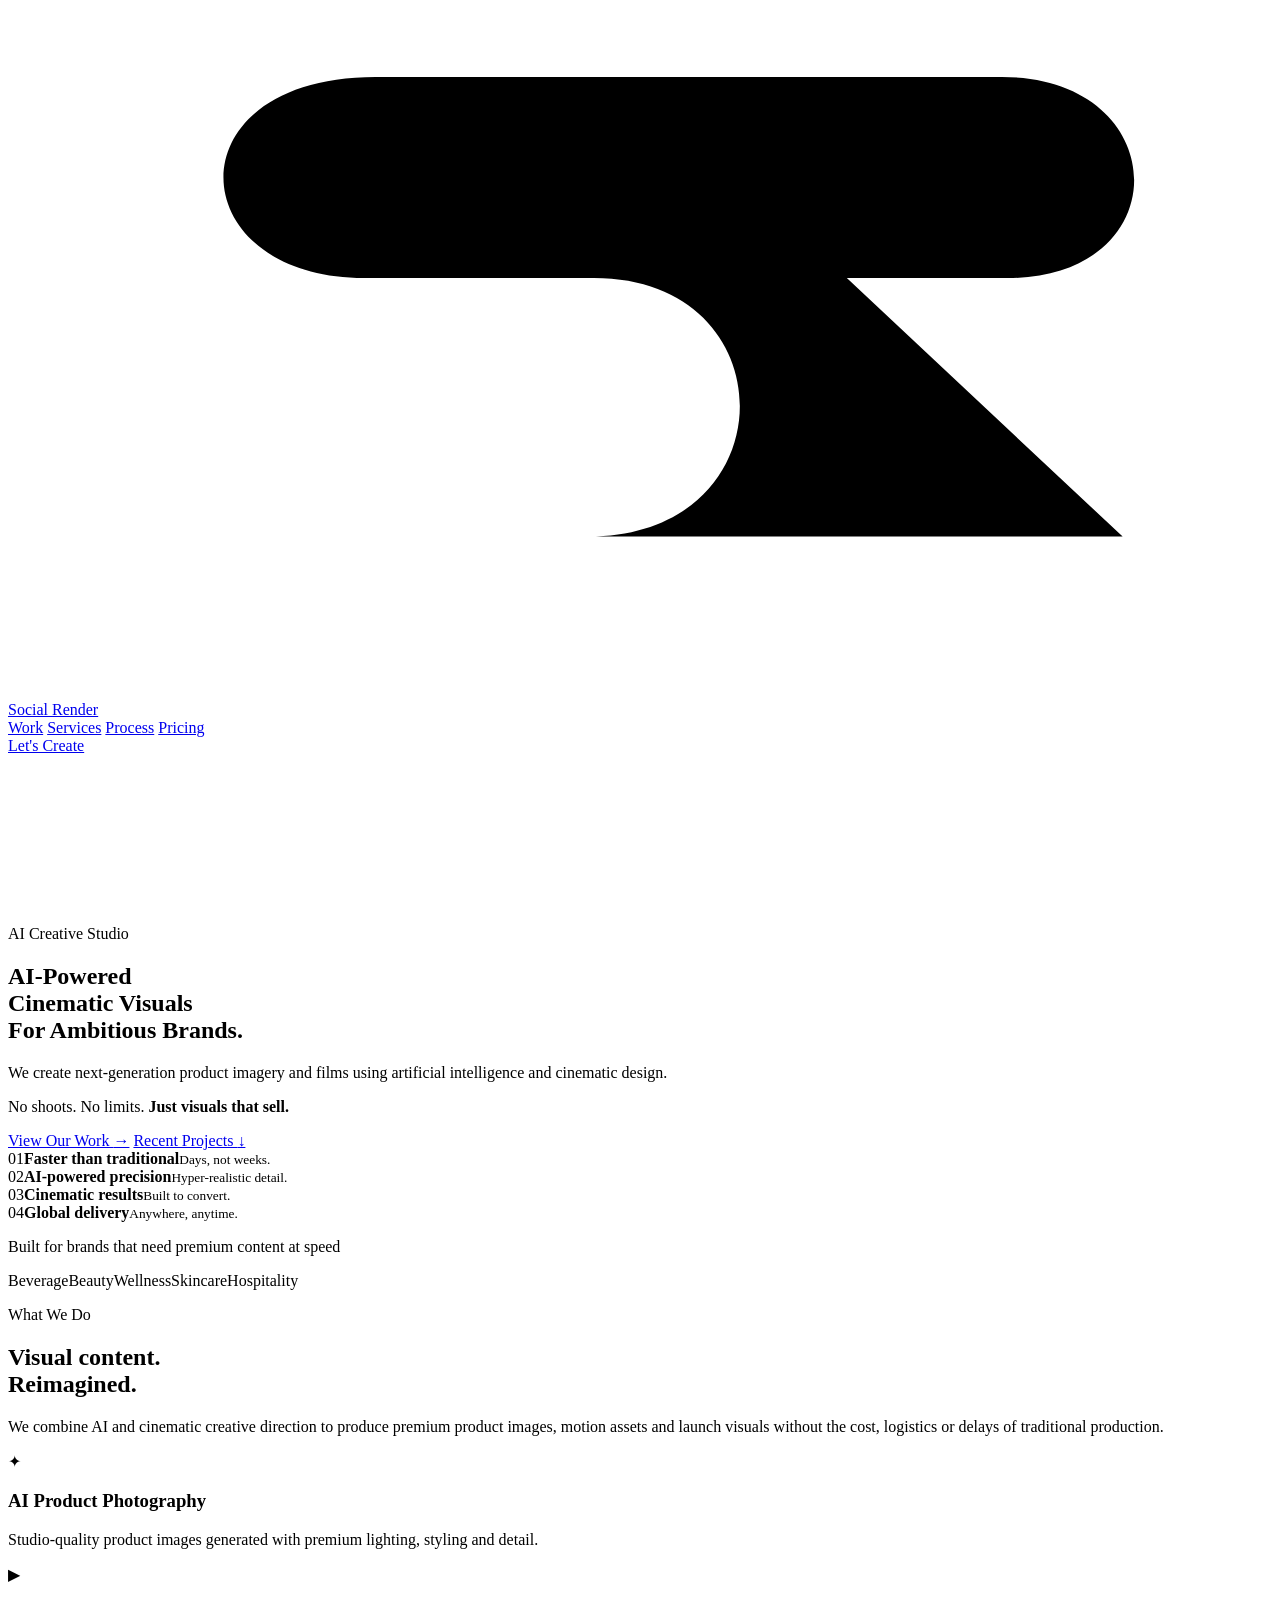
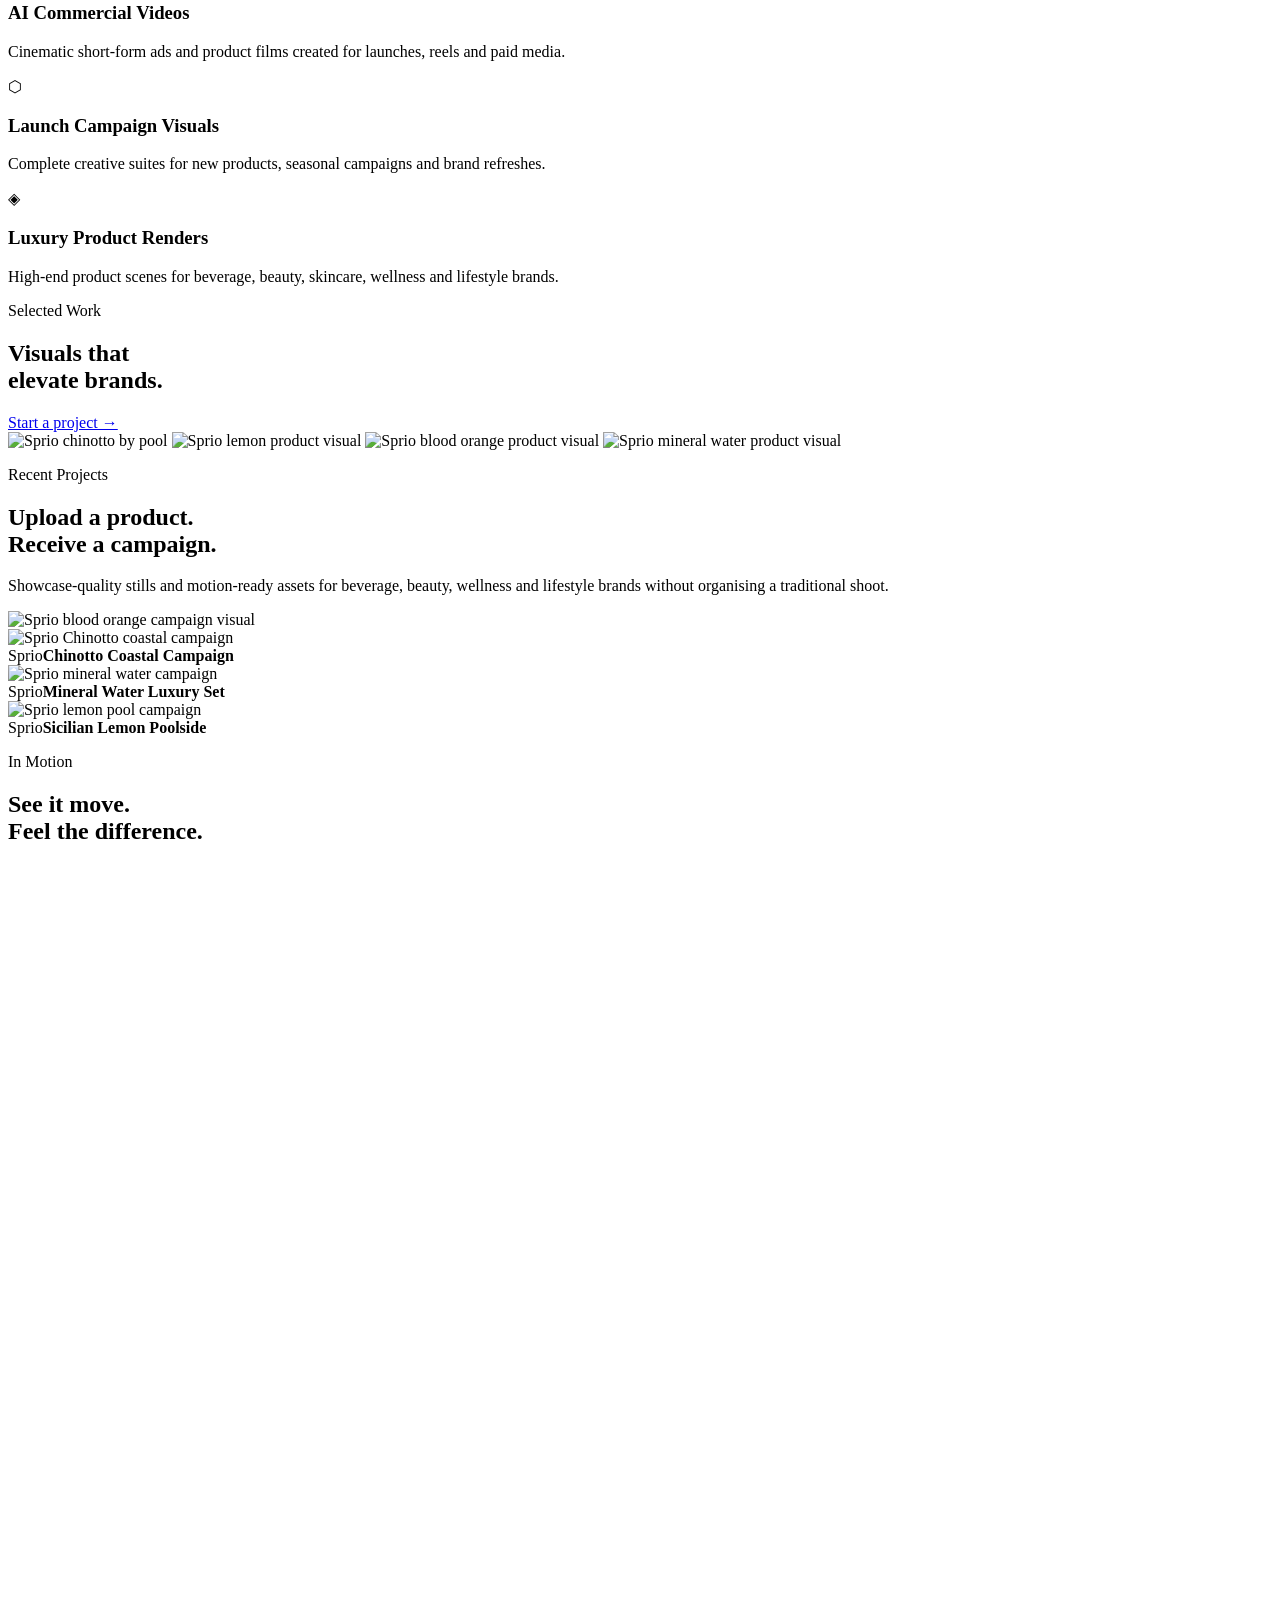
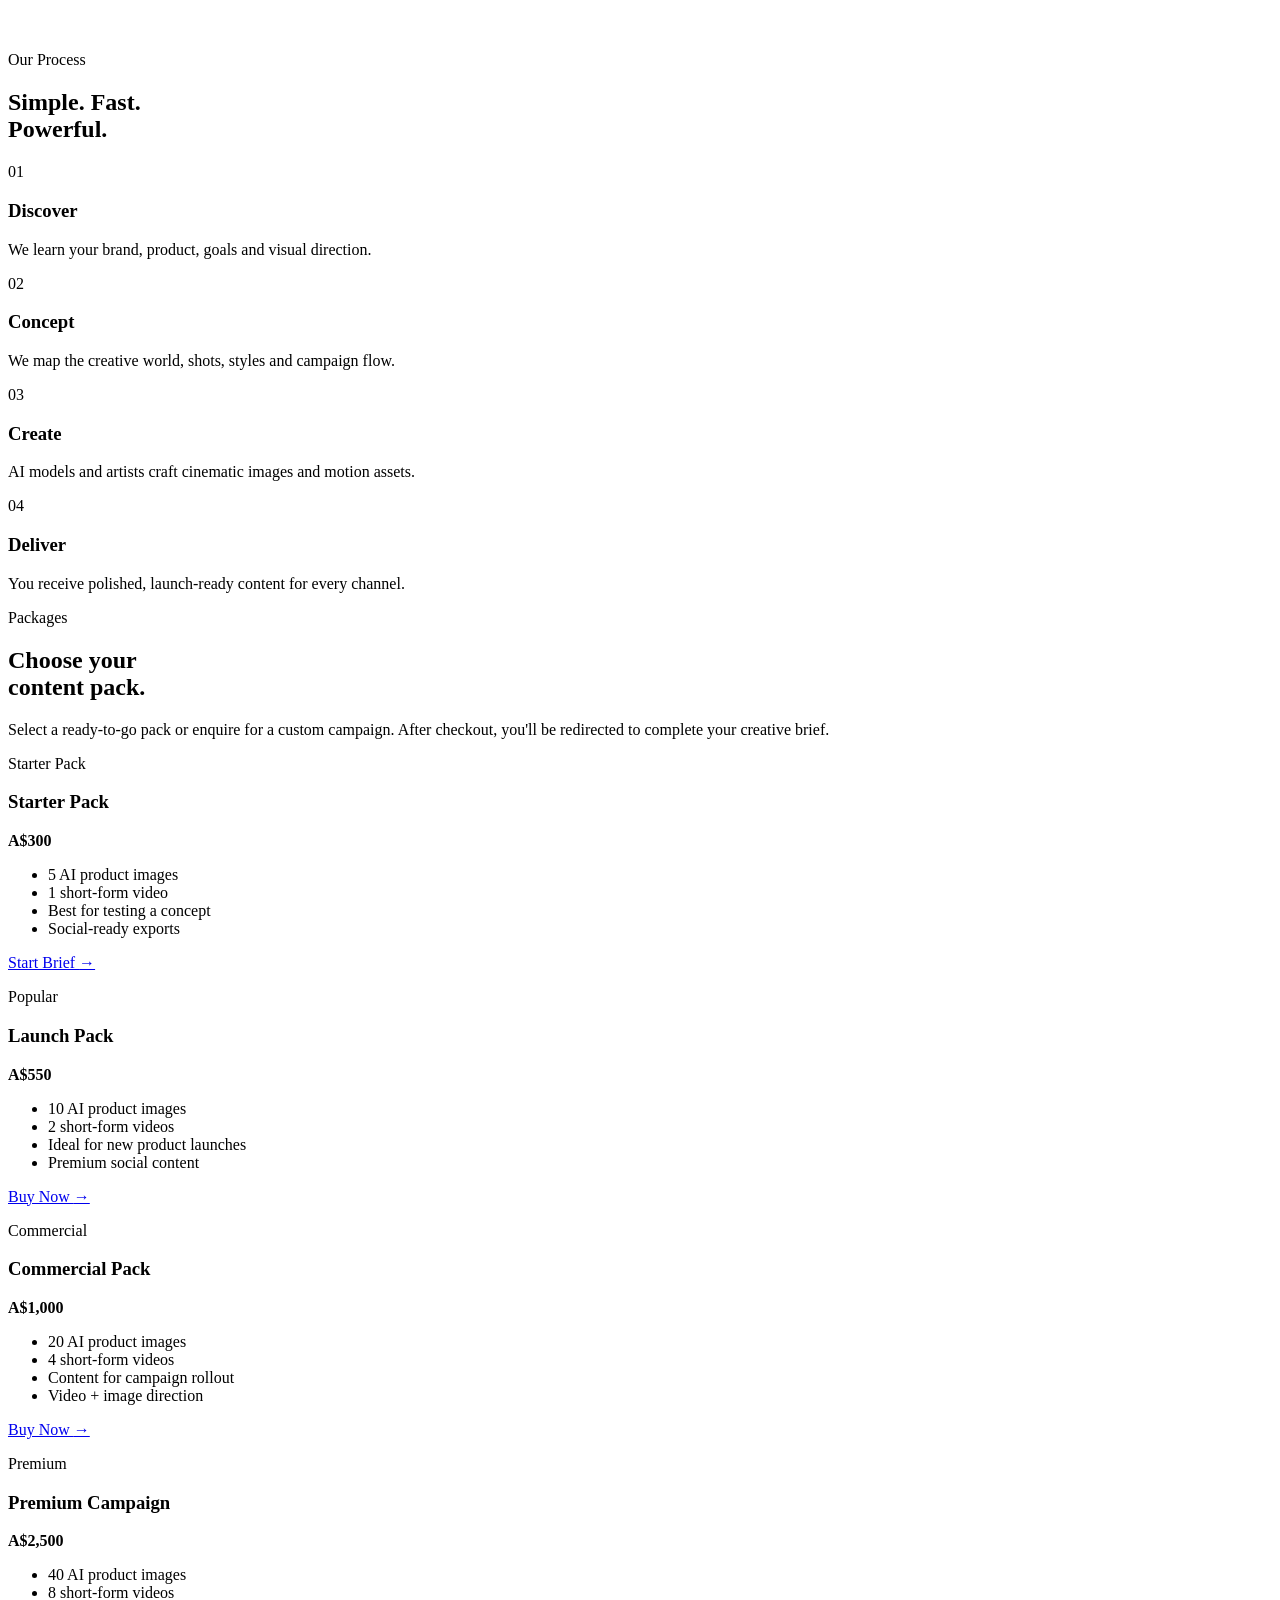
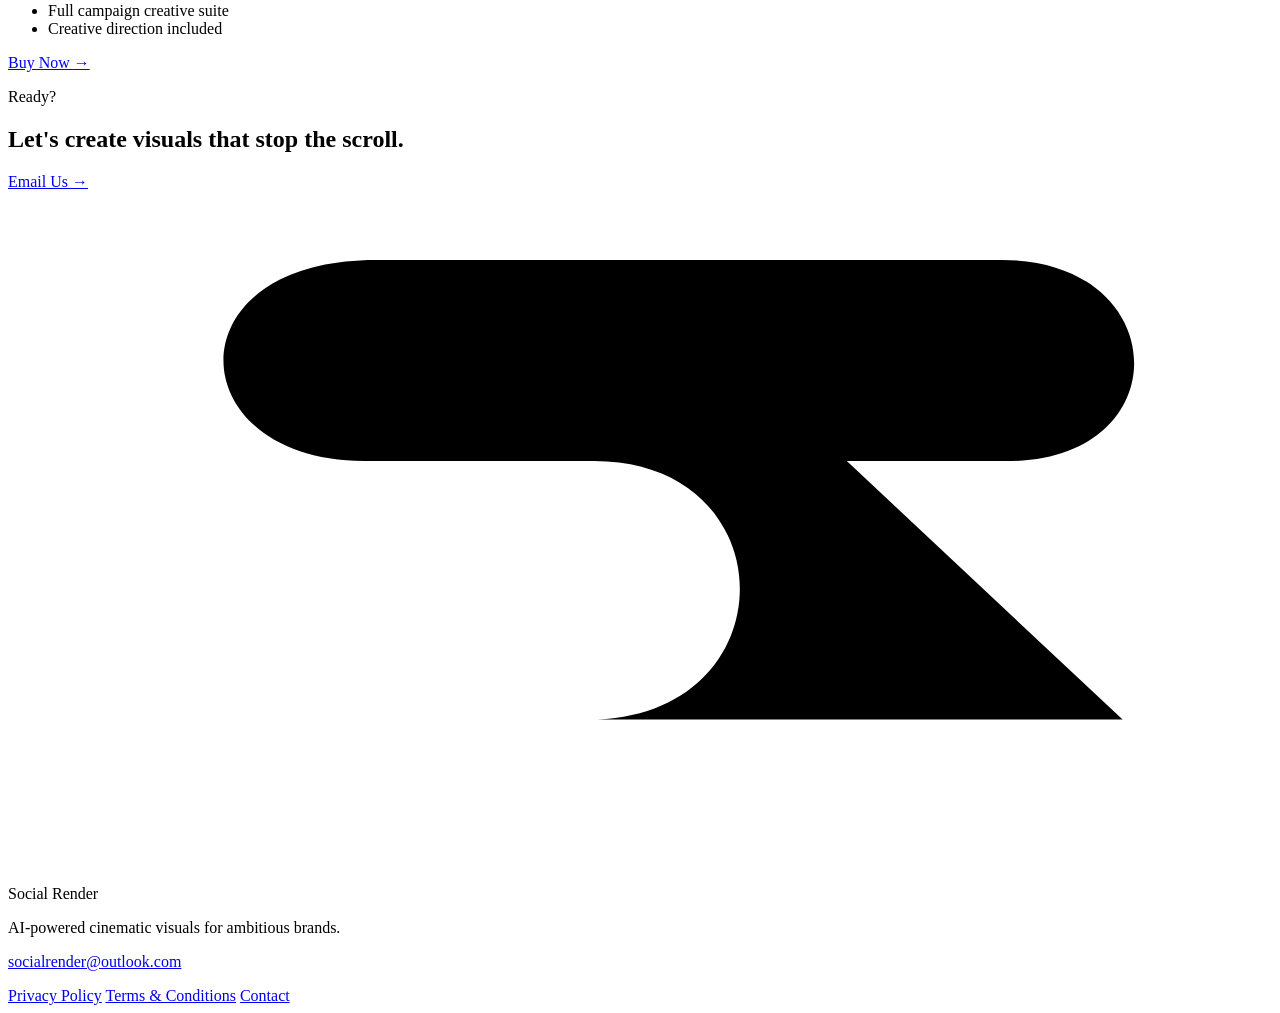
==== commit 1007b6a1: "Rename index (34).html to index.html" ====
--- a/index.html
+++ b/index.html
@@ -24,23 +24,25 @@
   </header>
 
   <main id="top">
-    <section class="hero hero-full hero-video-bg">
+
+    <!-- HERO: full-bleed video background -->
+    <section class="hero-bg-section">
       <div class="hero-bg-video">
         <iframe src="https://player.vimeo.com/video/1199628616?badge=0&autopause=0&player_id=0&app_id=58479&autoplay=1&loop=1&muted=1&background=1" frameborder="0" allow="autoplay; fullscreen; picture-in-picture; clipboard-write; encrypted-media" referrerpolicy="strict-origin-when-cross-origin" title="Sprio"></iframe>
-        <div class="hero-fade"></div>
-      </div>
-
-      <div class="hero-copy reveal">
-        <p class="eyebrow">AI Creative Studio</p>
-        <h1>AI-Powered<br/>Cinematic Visuals<br/><span>For Ambitious Brands.</span></h1>
-        <p class="intro">We create next-generation product imagery and films using artificial intelligence and cinematic design.</p>
-        <p class="micro">No shoots. No limits. <strong>Just visuals that sell.</strong></p>
-        <div class="hero-actions">
-          <a class="button primary" href="#work">View Our Work <span>→</span></a>
-          <a class="button secondary" href="#reel">Recent Projects <span>↓</span></a>
-        </div>
-      </div>
-
+      </div>
+      <div class="hero-bg-overlay"></div>
+      <div class="hero-bg-content">
+        <div class="hero-copy reveal">
+          <p class="eyebrow">AI Creative Studio</p>
+          <h1>AI-Powered<br/>Cinematic Visuals<br/><span>For Ambitious Brands.</span></h1>
+          <p class="intro">We create next-generation product imagery and films using artificial intelligence and cinematic design.</p>
+          <p class="micro">No shoots. No limits. <strong>Just visuals that sell.</strong></p>
+          <div class="hero-actions">
+            <a class="button primary" href="#work">View Our Work <span>→</span></a>
+            <a class="button secondary" href="#reel">Recent Projects <span>↓</span></a>
+          </div>
+        </div>
+      </div>
       <div class="proof-bar reveal delay-2">
         <div><span>01</span><strong>Faster than traditional</strong><small>Days, not weeks.</small></div>
         <div><span>02</span><strong>AI-powered precision</strong><small>Hyper-realistic detail.</small></div>
@@ -101,6 +103,39 @@
       <article data-tilt><img src="images/sprio-lemon-pool.png" alt="Sprio lemon pool campaign" /><div><span>Sprio</span><strong>Sicilian Lemon Poolside</strong></div></article>
     </section>
 
+    <!-- MOTION GRID: 5 Vimeo videos, autoplay muted -->
+    <section class="section motion-head">
+      <p class="eyebrow">In Motion</p>
+      <h2>See it move.<br/><span>Feel the difference.</span></h2>
+    </section>
+    <section class="motion-grid">
+      <div class="motion-item">
+        <div class="motion-vimeo ratio-landscape">
+          <iframe src="https://player.vimeo.com/video/1199630642?badge=0&autopause=0&player_id=0&app_id=58479&autoplay=1&loop=1&muted=1&background=1" frameborder="0" allow="autoplay; fullscreen; picture-in-picture; clipboard-write; encrypted-media" referrerpolicy="strict-origin-when-cross-origin" title="Mateco smoothie"></iframe>
+        </div>
+      </div>
+      <div class="motion-item">
+        <div class="motion-vimeo ratio-landscape">
+          <iframe src="https://player.vimeo.com/video/1199630643?badge=0&autopause=0&player_id=0&app_id=58479&autoplay=1&loop=1&muted=1&background=1" frameborder="0" allow="autoplay; fullscreen; picture-in-picture; clipboard-write; encrypted-media" referrerpolicy="strict-origin-when-cross-origin" title="Video 1"></iframe>
+        </div>
+      </div>
+      <div class="motion-item">
+        <div class="motion-vimeo ratio-portrait">
+          <iframe src="https://player.vimeo.com/video/1199630644?badge=0&autopause=0&player_id=0&app_id=58479&autoplay=1&loop=1&muted=1&background=1" frameborder="0" allow="autoplay; fullscreen; picture-in-picture; clipboard-write; encrypted-media" referrerpolicy="strict-origin-when-cross-origin" title="Video 2"></iframe>
+        </div>
+      </div>
+      <div class="motion-item">
+        <div class="motion-vimeo ratio-portrait">
+          <iframe src="https://player.vimeo.com/video/1199630645?badge=0&autopause=0&player_id=0&app_id=58479&autoplay=1&loop=1&muted=1&background=1" frameborder="0" allow="autoplay; fullscreen; picture-in-picture; clipboard-write; encrypted-media" referrerpolicy="strict-origin-when-cross-origin" title="Mateco"></iframe>
+        </div>
+      </div>
+      <div class="motion-item">
+        <div class="motion-vimeo ratio-portrait">
+          <iframe src="https://player.vimeo.com/video/1199628616?badge=0&autopause=0&player_id=0&app_id=58479&autoplay=1&loop=1&muted=1&background=1" frameborder="0" allow="autoplay; fullscreen; picture-in-picture; clipboard-write; encrypted-media" referrerpolicy="strict-origin-when-cross-origin" title="Sprio"></iframe>
+        </div>
+      </div>
+    </section>
+
     <section id="process" class="section process-head">
       <p class="eyebrow">Our Process</p>
       <h2>Simple. Fast.<br/><span>Powerful.</span></h2>
@@ -116,7 +151,7 @@
       <div>
         <p class="eyebrow">Packages</p>
         <h2>Choose your<br/><span>content pack.</span></h2>
-        <p class="section-copy">Select a ready-to-go pack or enquire for a custom campaign. After checkout, you’ll be redirected to complete your creative brief.</p>
+        <p class="section-copy">Select a ready-to-go pack or enquire for a custom campaign. After checkout, you'll be redirected to complete your creative brief.</p>
       </div>
       <div class="price-cards four-cards">
         <article data-tilt>
@@ -124,7 +159,8 @@
           <h3>Starter Pack</h3>
           <strong>A$300</strong>
           <ul>
-            <li>Entry-level product visuals</li>
+            <li>5 AI product images</li>
+            <li>1 short-form video</li>
             <li>Best for testing a concept</li>
             <li>Social-ready exports</li>
           </ul>
@@ -135,8 +171,9 @@
           <h3>Launch Pack</h3>
           <strong>A$550</strong>
           <ul>
-            <li>Launch-ready AI visuals</li>
-            <li>Ideal for new products</li>
+            <li>10 AI product images</li>
+            <li>2 short-form videos</li>
+            <li>Ideal for new product launches</li>
             <li>Premium social content</li>
           </ul>
           <a class="button primary price-button" href="https://buy.stripe.com/5kQ00kb6F2Ma8zDbOlgnK02">Buy Now <span>→</span></a>
@@ -146,7 +183,8 @@
           <h3>Commercial Pack</h3>
           <strong>A$1,000</strong>
           <ul>
-            <li>More creative variations</li>
+            <li>20 AI product images</li>
+            <li>4 short-form videos</li>
             <li>Content for campaign rollout</li>
             <li>Video + image direction</li>
           </ul>
@@ -157,8 +195,9 @@
           <h3>Premium Campaign</h3>
           <strong>A$2,500</strong>
           <ul>
+            <li>40 AI product images</li>
+            <li>8 short-form videos</li>
             <li>Full campaign creative suite</li>
-            <li>Premium image + motion assets</li>
             <li>Creative direction included</li>
           </ul>
           <a class="button primary price-button" href="https://buy.stripe.com/5kQbJ23Ed9ay2bff0xgnK04">Buy Now <span>→</span></a>
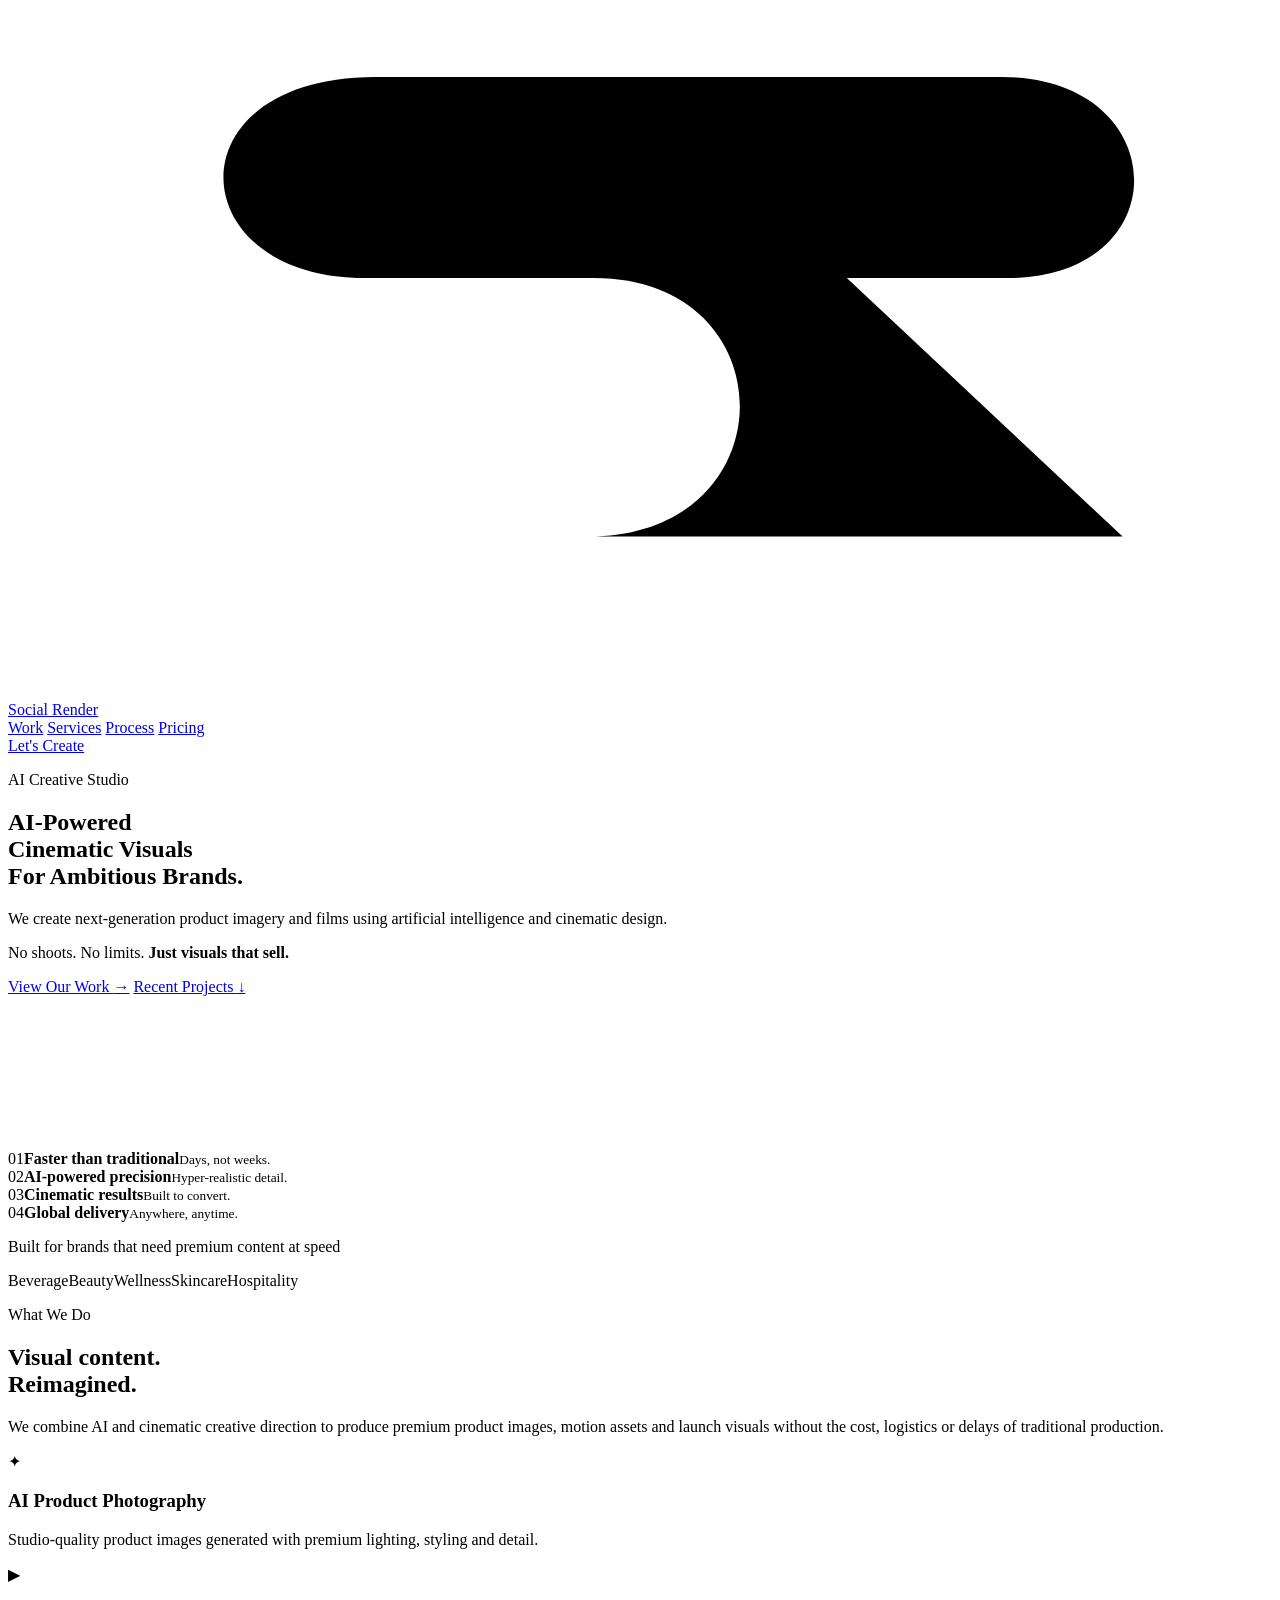
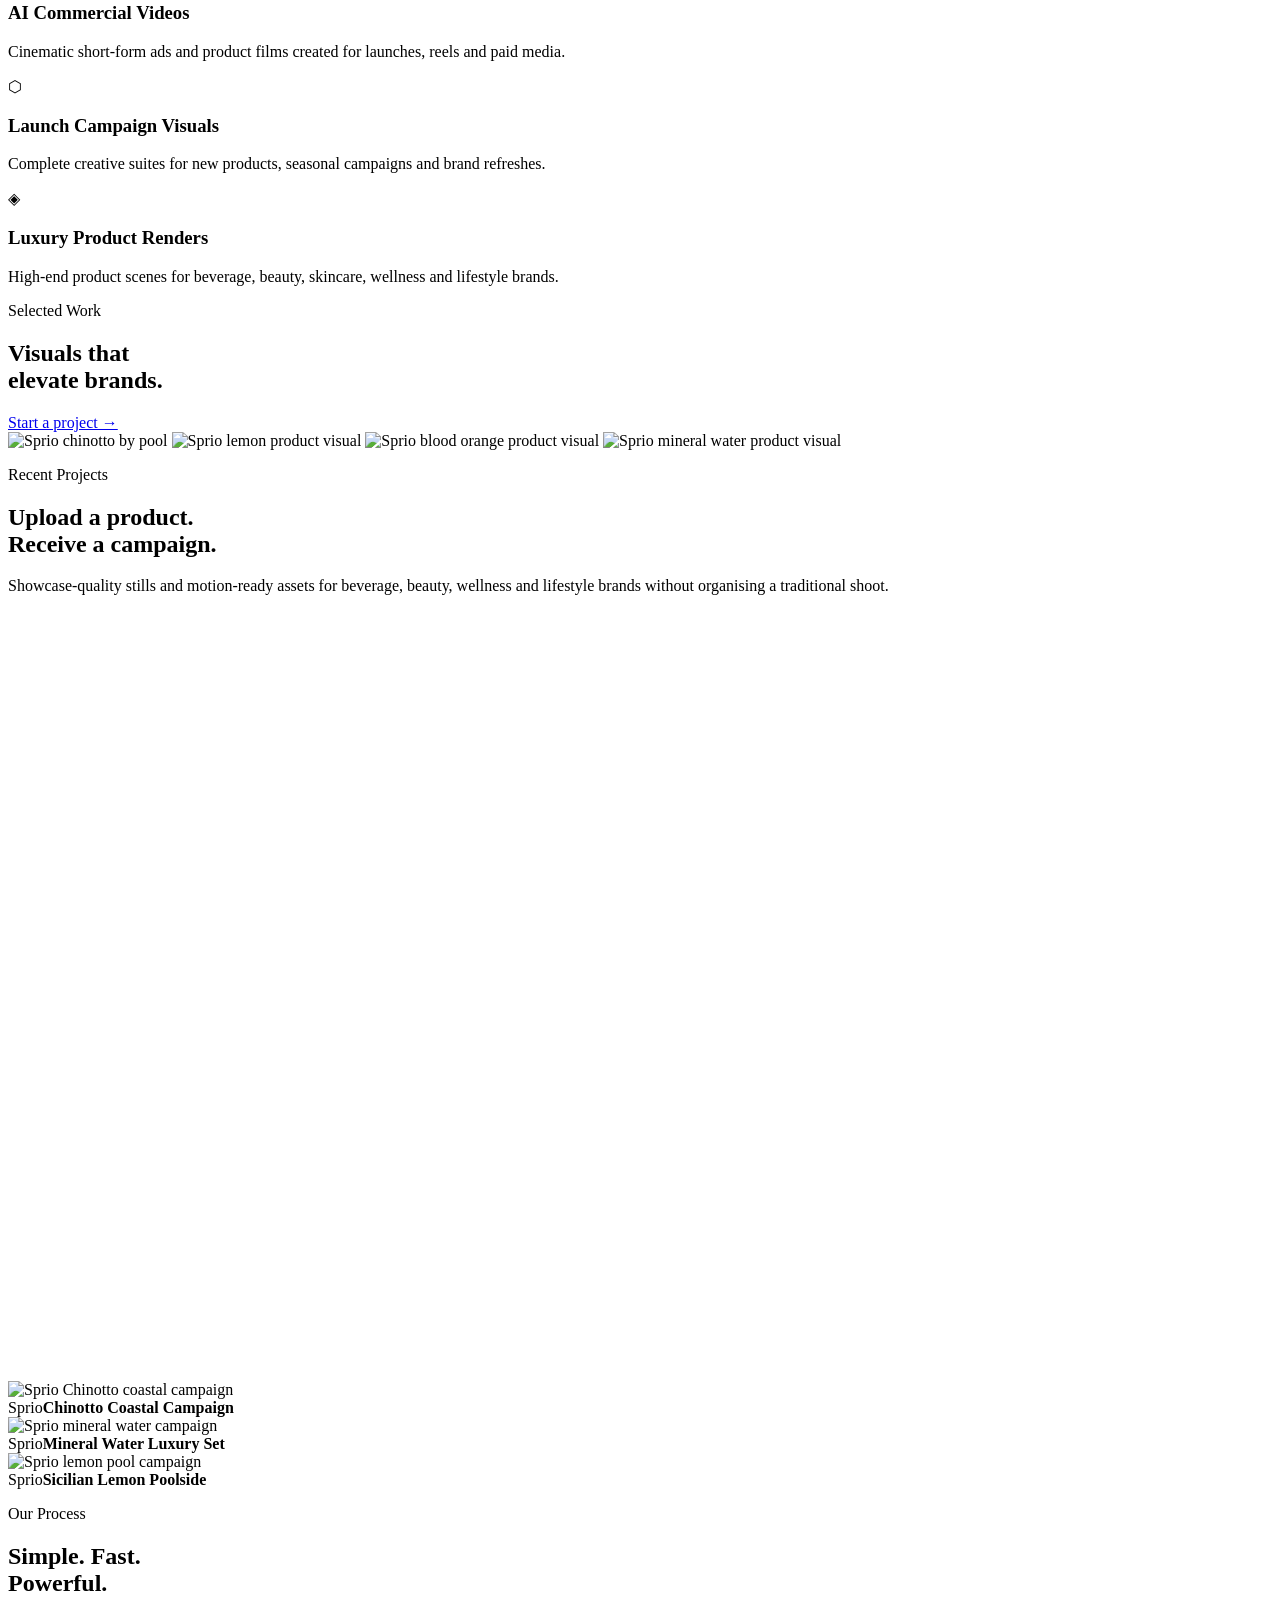
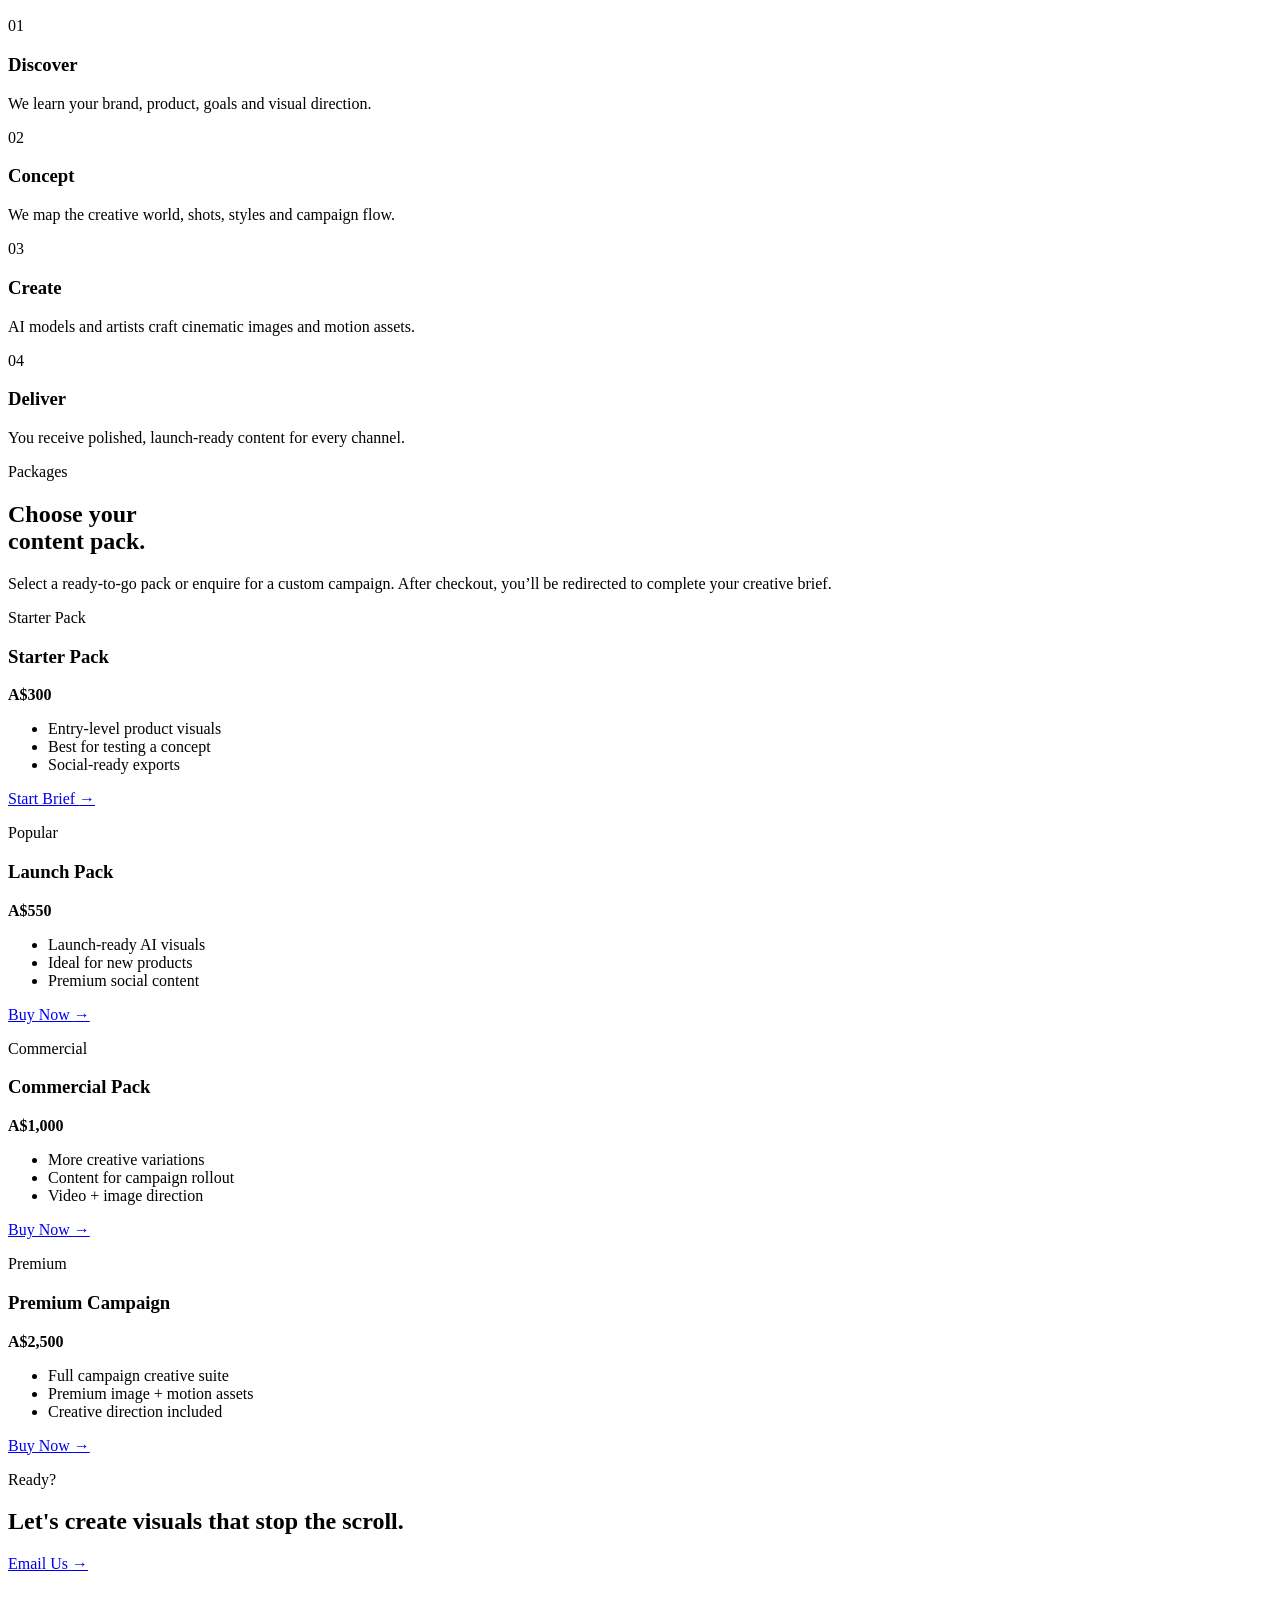
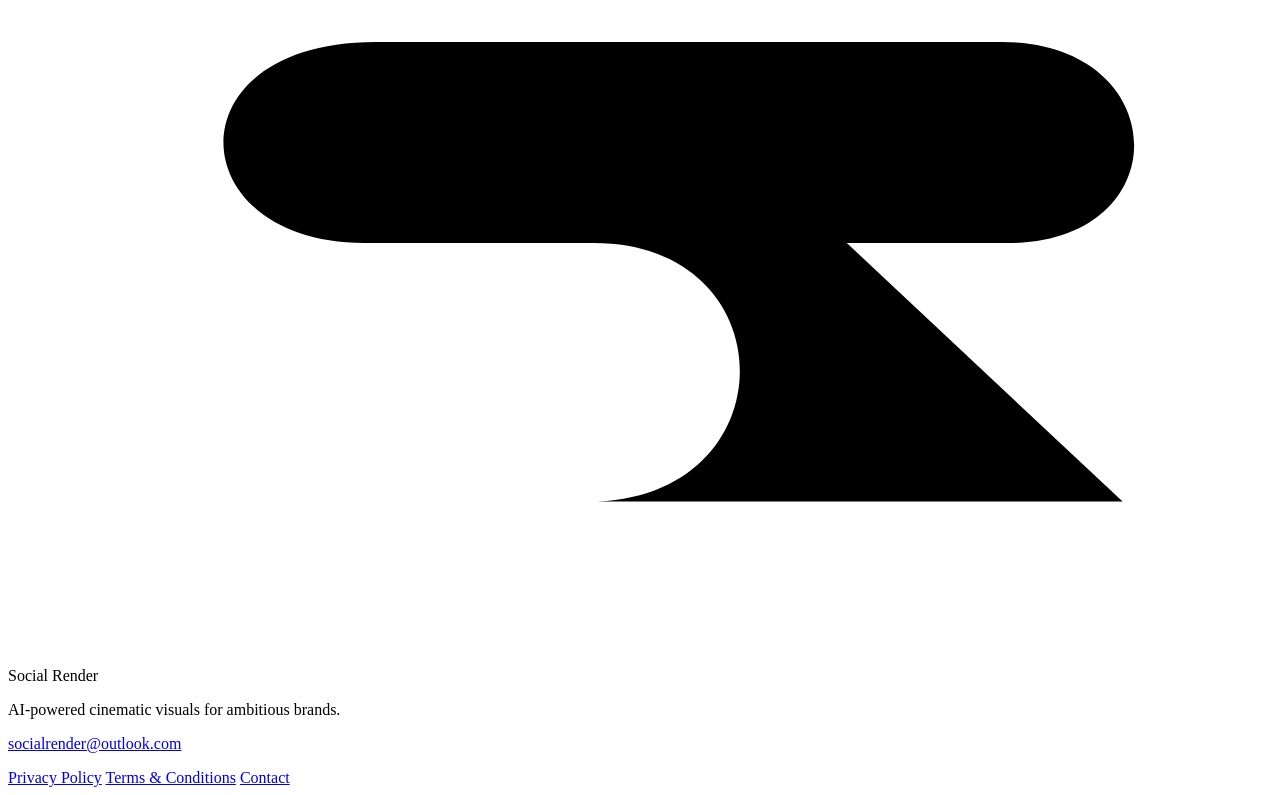
==== commit e8aee078: "Rename index (35).html to index.html" ====
--- a/index.html
+++ b/index.html
@@ -24,25 +24,25 @@
   </header>
 
   <main id="top">
-
-    <!-- HERO: full-bleed video background -->
-    <section class="hero-bg-section">
-      <div class="hero-bg-video">
-        <iframe src="https://player.vimeo.com/video/1199628616?badge=0&autopause=0&player_id=0&app_id=58479&autoplay=1&loop=1&muted=1&background=1" frameborder="0" allow="autoplay; fullscreen; picture-in-picture; clipboard-write; encrypted-media" referrerpolicy="strict-origin-when-cross-origin" title="Sprio"></iframe>
-      </div>
-      <div class="hero-bg-overlay"></div>
-      <div class="hero-bg-content">
-        <div class="hero-copy reveal">
-          <p class="eyebrow">AI Creative Studio</p>
-          <h1>AI-Powered<br/>Cinematic Visuals<br/><span>For Ambitious Brands.</span></h1>
-          <p class="intro">We create next-generation product imagery and films using artificial intelligence and cinematic design.</p>
-          <p class="micro">No shoots. No limits. <strong>Just visuals that sell.</strong></p>
-          <div class="hero-actions">
-            <a class="button primary" href="#work">View Our Work <span>→</span></a>
-            <a class="button secondary" href="#reel">Recent Projects <span>↓</span></a>
-          </div>
-        </div>
-      </div>
+    <section class="hero hero-full">
+      <div class="hero-copy reveal">
+        <p class="eyebrow">AI Creative Studio</p>
+        <h1>AI-Powered<br/>Cinematic Visuals<br/><span>For Ambitious Brands.</span></h1>
+        <p class="intro">We create next-generation product imagery and films using artificial intelligence and cinematic design.</p>
+        <p class="micro">No shoots. No limits. <strong>Just visuals that sell.</strong></p>
+        <div class="hero-actions">
+          <a class="button primary" href="#work">View Our Work <span>→</span></a>
+          <a class="button secondary" href="#reel">Recent Projects <span>↓</span></a>
+        </div>
+      </div>
+
+      <div class="hero-visual reveal delay" data-tilt>
+        <div class="hero-video-wrap">
+          <iframe src="https://player.vimeo.com/video/1199628616?badge=0&autopause=0&player_id=0&app_id=58479&autoplay=1&muted=1&loop=1&background=1" frameborder="0" allow="autoplay; fullscreen; picture-in-picture; clipboard-write; encrypted-media; web-share" referrerpolicy="strict-origin-when-cross-origin" title="Sprio"></iframe>
+        </div>
+        <div class="hero-fade"></div>
+      </div>
+
       <div class="proof-bar reveal delay-2">
         <div><span>01</span><strong>Faster than traditional</strong><small>Days, not weeks.</small></div>
         <div><span>02</span><strong>AI-powered precision</strong><small>Hyper-realistic detail.</small></div>
@@ -92,48 +92,34 @@
         <h2>Upload a product.<br/><span>Receive a campaign.</span></h2>
         <p class="section-copy">Showcase-quality stills and motion-ready assets for beverage, beauty, wellness and lifestyle brands without organising a traditional shoot.</p>
       </div>
-      <div class="video-frame image-feature" data-tilt>
-        <img src="images/sprio-blood-orange-table.png" alt="Sprio blood orange campaign visual" />
-      </div>
-    </section>
+      <div class="reel-video-grid">
+        <div class="reel-video-col reel-landscape">
+          <div class="vimeo-wrap ratio-landscape">
+            <iframe src="https://player.vimeo.com/video/1199630642?badge=0&autopause=0&player_id=0&app_id=58479&muted=1" frameborder="0" allow="autoplay; fullscreen; picture-in-picture; clipboard-write; encrypted-media; web-share" referrerpolicy="strict-origin-when-cross-origin" title="Mateco smoothie"></iframe>
+          </div>
+          <div class="vimeo-wrap ratio-landscape">
+            <iframe src="https://player.vimeo.com/video/1199630643?badge=0&autopause=0&player_id=0&app_id=58479&muted=1" frameborder="0" allow="autoplay; fullscreen; picture-in-picture; clipboard-write; encrypted-media; web-share" referrerpolicy="strict-origin-when-cross-origin" title="Video 1"></iframe>
+          </div>
+        </div>
+        <div class="reel-video-col reel-portrait-row">
+          <div class="vimeo-wrap ratio-portrait">
+            <iframe src="https://player.vimeo.com/video/1199630644?badge=0&autopause=0&player_id=0&app_id=58479&muted=1" frameborder="0" allow="autoplay; fullscreen; picture-in-picture; clipboard-write; encrypted-media; web-share" referrerpolicy="strict-origin-when-cross-origin" title="Video 2"></iframe>
+          </div>
+          <div class="vimeo-wrap ratio-portrait">
+            <iframe src="https://player.vimeo.com/video/1199630645?badge=0&autopause=0&player_id=0&app_id=58479&muted=1" frameborder="0" allow="autoplay; fullscreen; picture-in-picture; clipboard-write; encrypted-media; web-share" referrerpolicy="strict-origin-when-cross-origin" title="Mateco"></iframe>
+          </div>
+          <div class="vimeo-wrap ratio-portrait">
+            <iframe src="https://player.vimeo.com/video/1199628616?badge=0&autopause=0&player_id=0&app_id=58479&muted=1" frameborder="0" allow="autoplay; fullscreen; picture-in-picture; clipboard-write; encrypted-media; web-share" referrerpolicy="strict-origin-when-cross-origin" title="Sprio"></iframe>
+          </div>
+        </div>
+      </div>
+    </section>
+    <script src="https://player.vimeo.com/api/player.js"></script>
 
     <section class="project-grid">
       <article data-tilt><img src="images/sprio-chinotto-coast.png" alt="Sprio Chinotto coastal campaign" /><div><span>Sprio</span><strong>Chinotto Coastal Campaign</strong></div></article>
       <article data-tilt><img src="images/sprio-water-sea.png" alt="Sprio mineral water campaign" /><div><span>Sprio</span><strong>Mineral Water Luxury Set</strong></div></article>
       <article data-tilt><img src="images/sprio-lemon-pool.png" alt="Sprio lemon pool campaign" /><div><span>Sprio</span><strong>Sicilian Lemon Poolside</strong></div></article>
-    </section>
-
-    <!-- MOTION GRID: 5 Vimeo videos, autoplay muted -->
-    <section class="section motion-head">
-      <p class="eyebrow">In Motion</p>
-      <h2>See it move.<br/><span>Feel the difference.</span></h2>
-    </section>
-    <section class="motion-grid">
-      <div class="motion-item">
-        <div class="motion-vimeo ratio-landscape">
-          <iframe src="https://player.vimeo.com/video/1199630642?badge=0&autopause=0&player_id=0&app_id=58479&autoplay=1&loop=1&muted=1&background=1" frameborder="0" allow="autoplay; fullscreen; picture-in-picture; clipboard-write; encrypted-media" referrerpolicy="strict-origin-when-cross-origin" title="Mateco smoothie"></iframe>
-        </div>
-      </div>
-      <div class="motion-item">
-        <div class="motion-vimeo ratio-landscape">
-          <iframe src="https://player.vimeo.com/video/1199630643?badge=0&autopause=0&player_id=0&app_id=58479&autoplay=1&loop=1&muted=1&background=1" frameborder="0" allow="autoplay; fullscreen; picture-in-picture; clipboard-write; encrypted-media" referrerpolicy="strict-origin-when-cross-origin" title="Video 1"></iframe>
-        </div>
-      </div>
-      <div class="motion-item">
-        <div class="motion-vimeo ratio-portrait">
-          <iframe src="https://player.vimeo.com/video/1199630644?badge=0&autopause=0&player_id=0&app_id=58479&autoplay=1&loop=1&muted=1&background=1" frameborder="0" allow="autoplay; fullscreen; picture-in-picture; clipboard-write; encrypted-media" referrerpolicy="strict-origin-when-cross-origin" title="Video 2"></iframe>
-        </div>
-      </div>
-      <div class="motion-item">
-        <div class="motion-vimeo ratio-portrait">
-          <iframe src="https://player.vimeo.com/video/1199630645?badge=0&autopause=0&player_id=0&app_id=58479&autoplay=1&loop=1&muted=1&background=1" frameborder="0" allow="autoplay; fullscreen; picture-in-picture; clipboard-write; encrypted-media" referrerpolicy="strict-origin-when-cross-origin" title="Mateco"></iframe>
-        </div>
-      </div>
-      <div class="motion-item">
-        <div class="motion-vimeo ratio-portrait">
-          <iframe src="https://player.vimeo.com/video/1199628616?badge=0&autopause=0&player_id=0&app_id=58479&autoplay=1&loop=1&muted=1&background=1" frameborder="0" allow="autoplay; fullscreen; picture-in-picture; clipboard-write; encrypted-media" referrerpolicy="strict-origin-when-cross-origin" title="Sprio"></iframe>
-        </div>
-      </div>
     </section>
 
     <section id="process" class="section process-head">
@@ -151,7 +137,7 @@
       <div>
         <p class="eyebrow">Packages</p>
         <h2>Choose your<br/><span>content pack.</span></h2>
-        <p class="section-copy">Select a ready-to-go pack or enquire for a custom campaign. After checkout, you'll be redirected to complete your creative brief.</p>
+        <p class="section-copy">Select a ready-to-go pack or enquire for a custom campaign. After checkout, you’ll be redirected to complete your creative brief.</p>
       </div>
       <div class="price-cards four-cards">
         <article data-tilt>
@@ -159,8 +145,7 @@
           <h3>Starter Pack</h3>
           <strong>A$300</strong>
           <ul>
-            <li>5 AI product images</li>
-            <li>1 short-form video</li>
+            <li>Entry-level product visuals</li>
             <li>Best for testing a concept</li>
             <li>Social-ready exports</li>
           </ul>
@@ -171,9 +156,8 @@
           <h3>Launch Pack</h3>
           <strong>A$550</strong>
           <ul>
-            <li>10 AI product images</li>
-            <li>2 short-form videos</li>
-            <li>Ideal for new product launches</li>
+            <li>Launch-ready AI visuals</li>
+            <li>Ideal for new products</li>
             <li>Premium social content</li>
           </ul>
           <a class="button primary price-button" href="https://buy.stripe.com/5kQ00kb6F2Ma8zDbOlgnK02">Buy Now <span>→</span></a>
@@ -183,8 +167,7 @@
           <h3>Commercial Pack</h3>
           <strong>A$1,000</strong>
           <ul>
-            <li>20 AI product images</li>
-            <li>4 short-form videos</li>
+            <li>More creative variations</li>
             <li>Content for campaign rollout</li>
             <li>Video + image direction</li>
           </ul>
@@ -195,9 +178,8 @@
           <h3>Premium Campaign</h3>
           <strong>A$2,500</strong>
           <ul>
-            <li>40 AI product images</li>
-            <li>8 short-form videos</li>
             <li>Full campaign creative suite</li>
+            <li>Premium image + motion assets</li>
             <li>Creative direction included</li>
           </ul>
           <a class="button primary price-button" href="https://buy.stripe.com/5kQbJ23Ed9ay2bff0xgnK04">Buy Now <span>→</span></a>
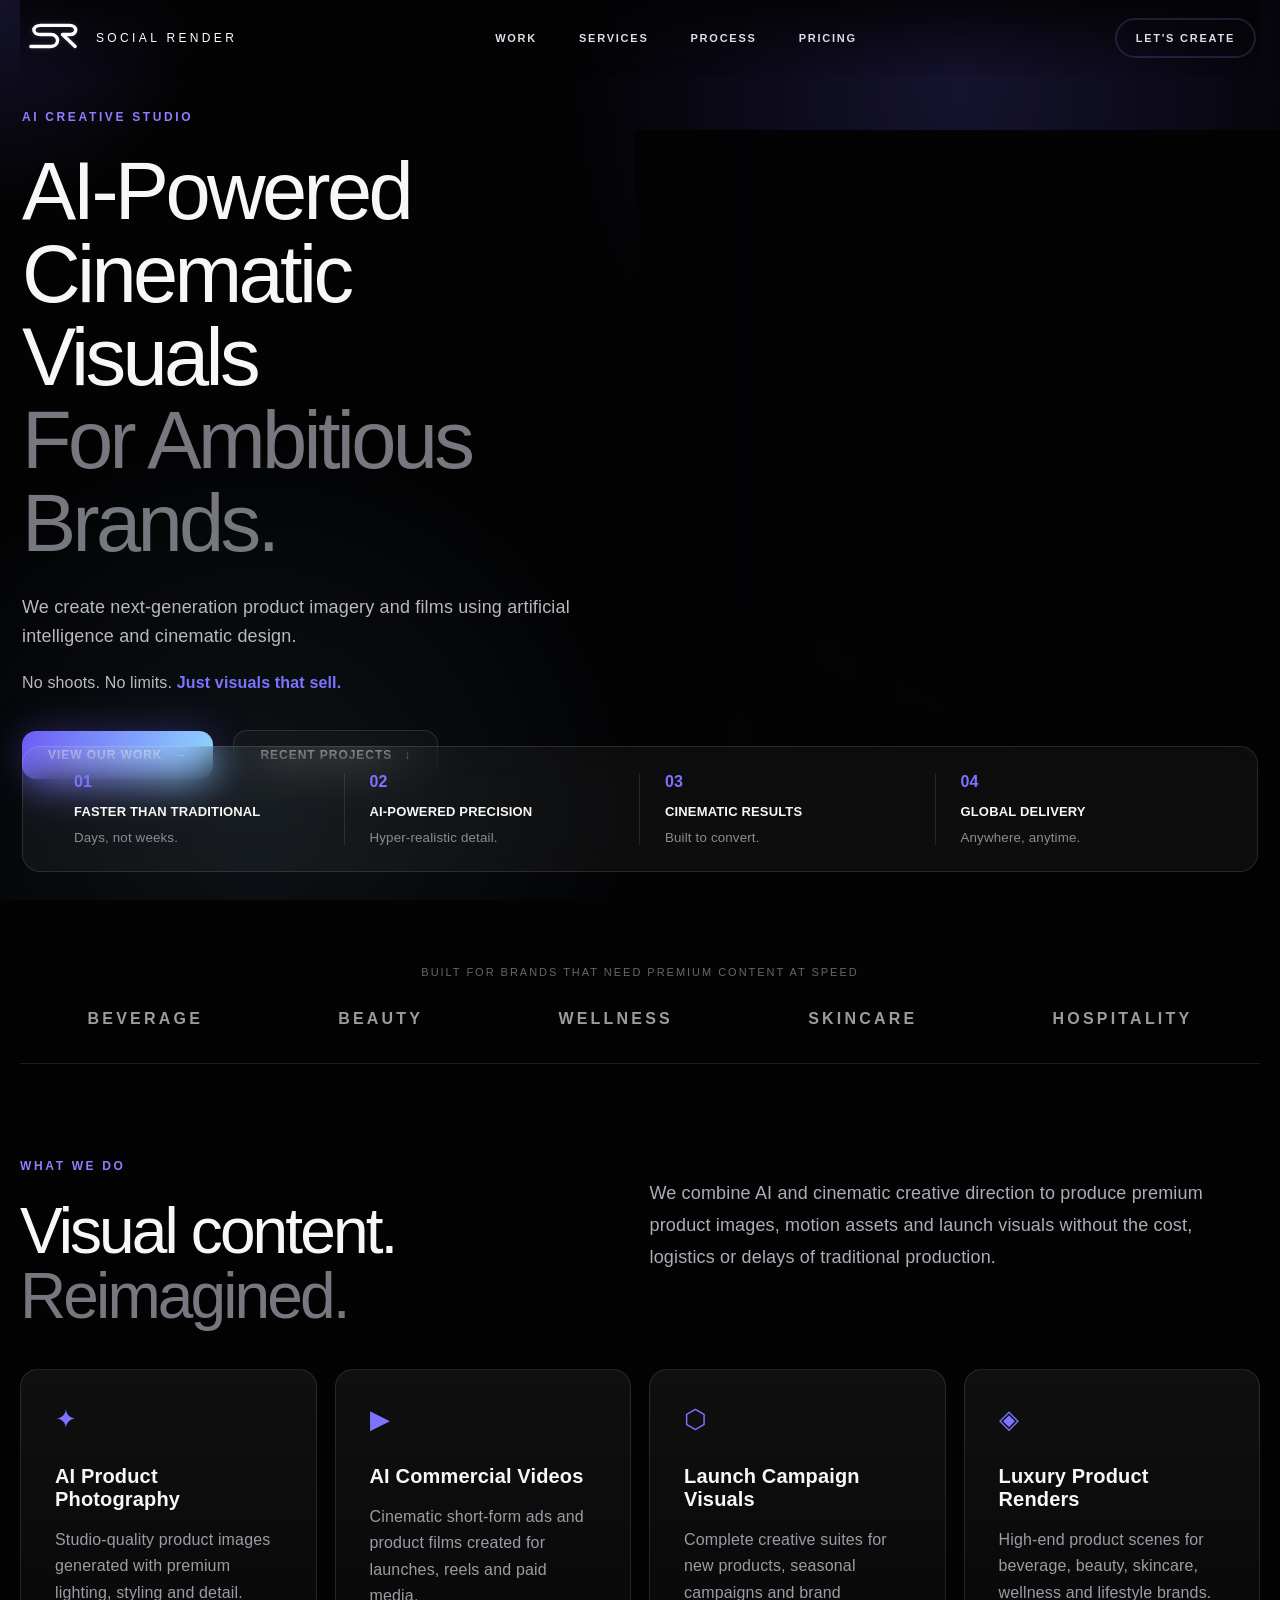
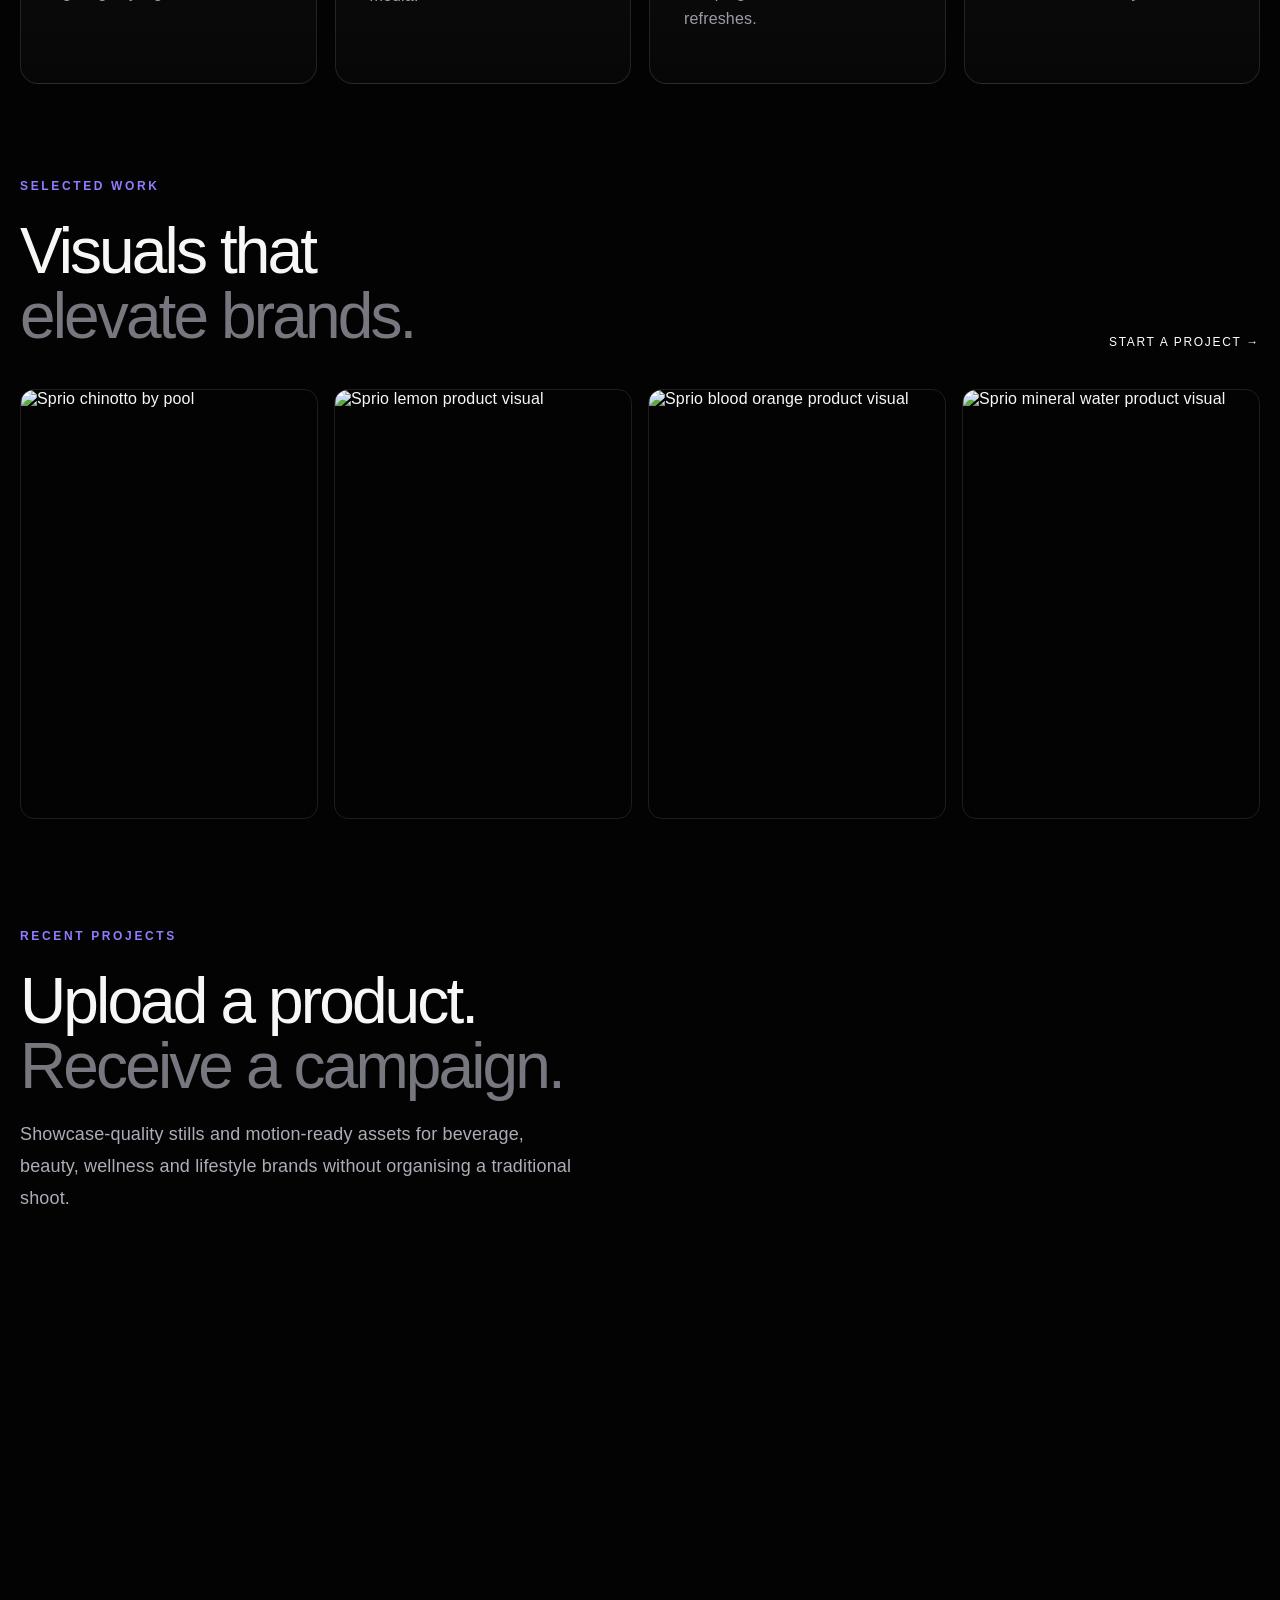
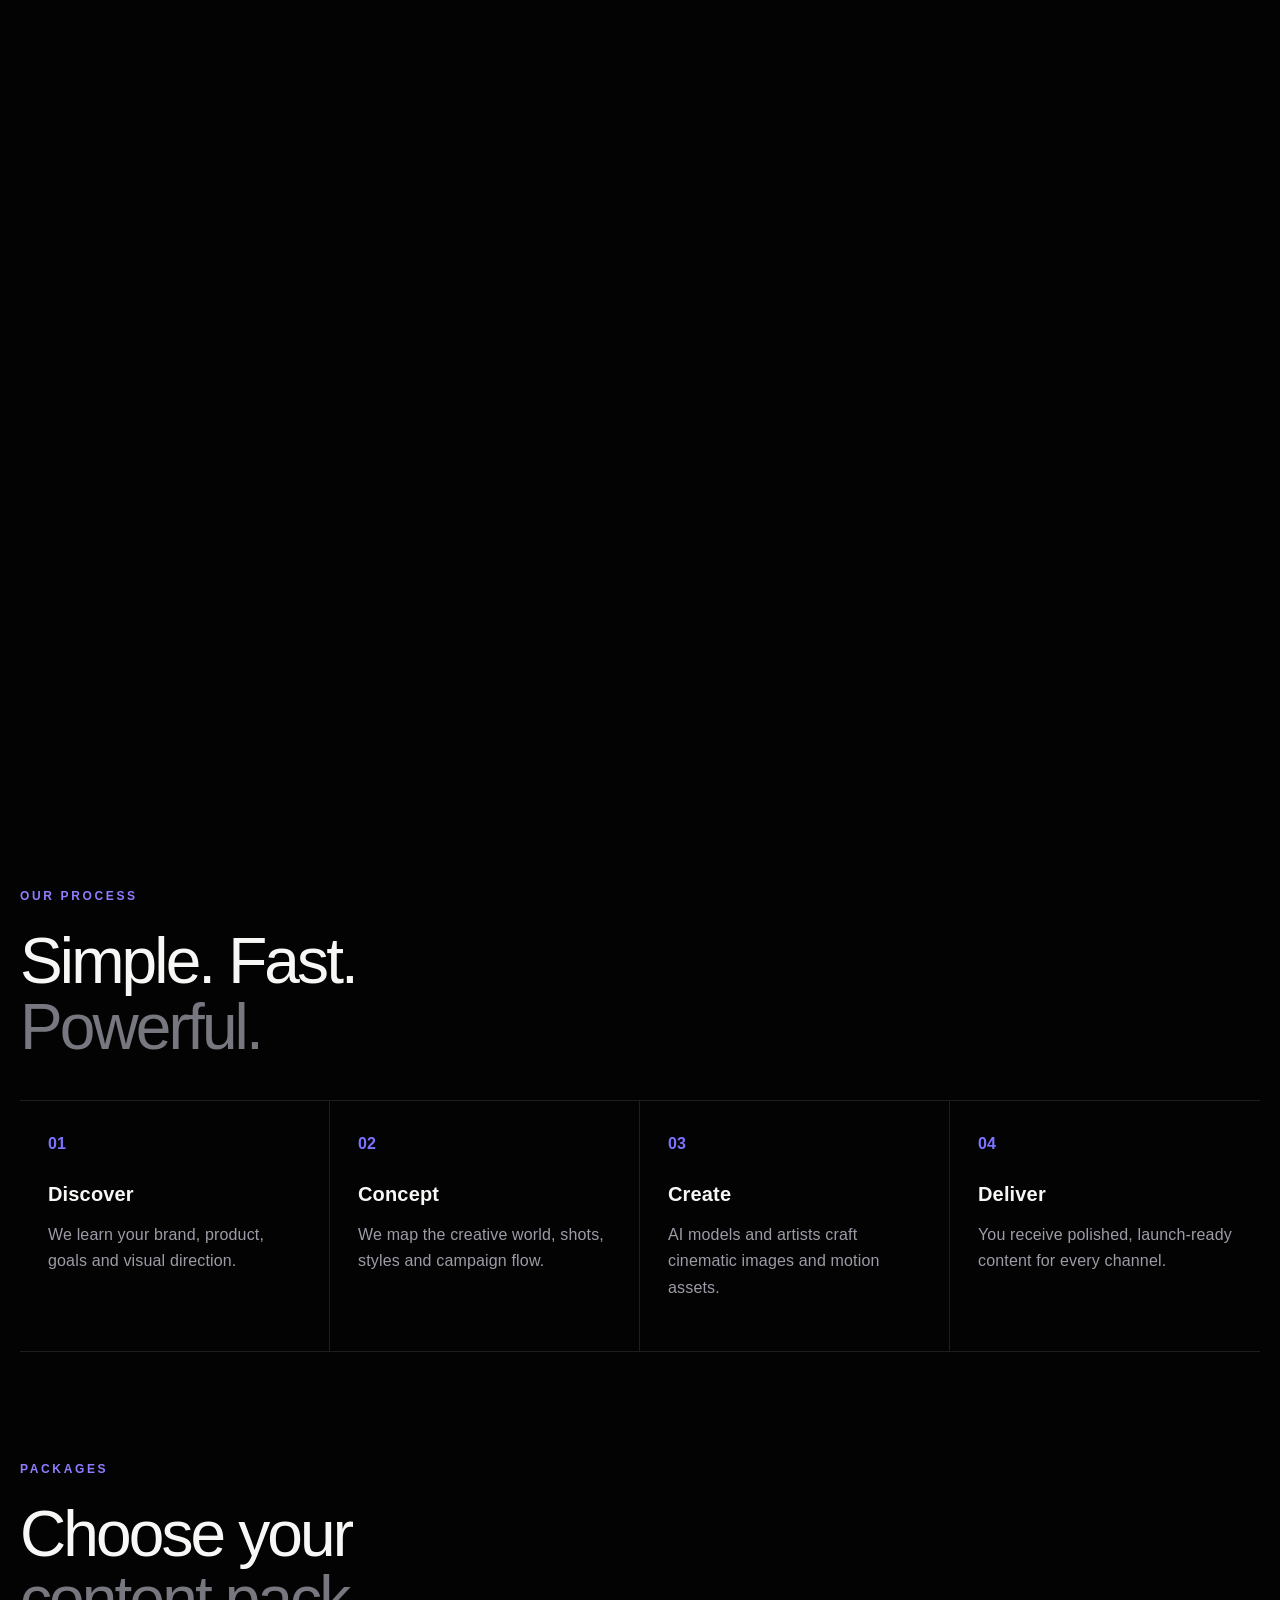
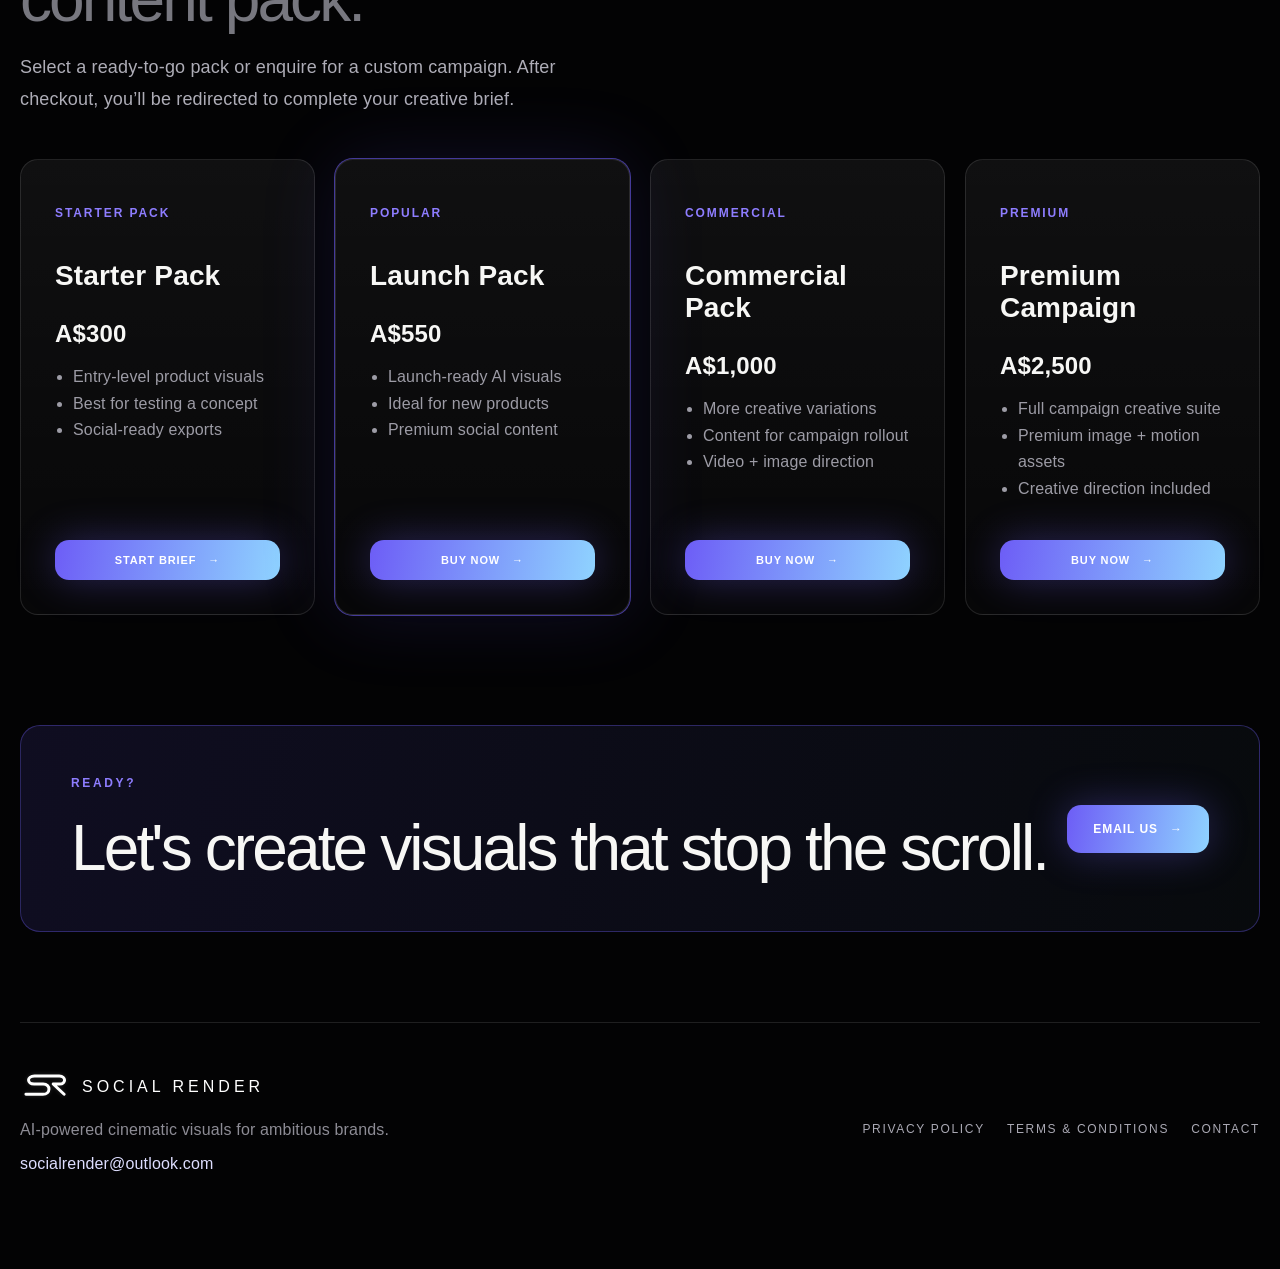
==== commit 0697da9a: "Update index.html" ====
--- a/index.html
+++ b/index.html
@@ -87,40 +87,36 @@
     </section>
 
     <section id="reel" class="reel-section">
-      <div>
+      <div class="reel-copy">
         <p class="eyebrow">Recent Projects</p>
         <h2>Upload a product.<br/><span>Receive a campaign.</span></h2>
         <p class="section-copy">Showcase-quality stills and motion-ready assets for beverage, beauty, wellness and lifestyle brands without organising a traditional shoot.</p>
       </div>
       <div class="reel-video-grid">
-        <div class="reel-video-col reel-landscape">
+        <!-- Left col: 2 landscape stacked -->
+        <div class="reel-col-landscape">
           <div class="vimeo-wrap ratio-landscape">
-            <iframe src="https://player.vimeo.com/video/1199630642?badge=0&autopause=0&player_id=0&app_id=58479&muted=1" frameborder="0" allow="autoplay; fullscreen; picture-in-picture; clipboard-write; encrypted-media; web-share" referrerpolicy="strict-origin-when-cross-origin" title="Mateco smoothie"></iframe>
+            <iframe src="https://player.vimeo.com/video/1199630642?badge=0&autopause=0&player_id=0&app_id=58479&muted=1&background=1&loop=1" frameborder="0" allow="autoplay; fullscreen; picture-in-picture" title="Mateco smoothie"></iframe>
           </div>
           <div class="vimeo-wrap ratio-landscape">
-            <iframe src="https://player.vimeo.com/video/1199630643?badge=0&autopause=0&player_id=0&app_id=58479&muted=1" frameborder="0" allow="autoplay; fullscreen; picture-in-picture; clipboard-write; encrypted-media; web-share" referrerpolicy="strict-origin-when-cross-origin" title="Video 1"></iframe>
-          </div>
-        </div>
-        <div class="reel-video-col reel-portrait-row">
+            <iframe src="https://player.vimeo.com/video/1199630643?badge=0&autopause=0&player_id=0&app_id=58479&muted=1&background=1&loop=1" frameborder="0" allow="autoplay; fullscreen; picture-in-picture" title="Video 1"></iframe>
+          </div>
+        </div>
+        <!-- Right col: 3 portrait side by side -->
+        <div class="reel-col-portraits">
           <div class="vimeo-wrap ratio-portrait">
-            <iframe src="https://player.vimeo.com/video/1199630644?badge=0&autopause=0&player_id=0&app_id=58479&muted=1" frameborder="0" allow="autoplay; fullscreen; picture-in-picture; clipboard-write; encrypted-media; web-share" referrerpolicy="strict-origin-when-cross-origin" title="Video 2"></iframe>
+            <iframe src="https://player.vimeo.com/video/1199630644?badge=0&autopause=0&player_id=0&app_id=58479&muted=1&background=1&loop=1" frameborder="0" allow="autoplay; fullscreen; picture-in-picture" title="Video 2"></iframe>
           </div>
           <div class="vimeo-wrap ratio-portrait">
-            <iframe src="https://player.vimeo.com/video/1199630645?badge=0&autopause=0&player_id=0&app_id=58479&muted=1" frameborder="0" allow="autoplay; fullscreen; picture-in-picture; clipboard-write; encrypted-media; web-share" referrerpolicy="strict-origin-when-cross-origin" title="Mateco"></iframe>
+            <iframe src="https://player.vimeo.com/video/1199630645?badge=0&autopause=0&player_id=0&app_id=58479&muted=1&background=1&loop=1" frameborder="0" allow="autoplay; fullscreen; picture-in-picture" title="Mateco"></iframe>
           </div>
           <div class="vimeo-wrap ratio-portrait">
-            <iframe src="https://player.vimeo.com/video/1199628616?badge=0&autopause=0&player_id=0&app_id=58479&muted=1" frameborder="0" allow="autoplay; fullscreen; picture-in-picture; clipboard-write; encrypted-media; web-share" referrerpolicy="strict-origin-when-cross-origin" title="Sprio"></iframe>
+            <iframe src="https://player.vimeo.com/video/1199628616?badge=0&autopause=0&player_id=0&app_id=58479&muted=1&background=1&loop=1" frameborder="0" allow="autoplay; fullscreen; picture-in-picture" title="Sprio"></iframe>
           </div>
         </div>
       </div>
     </section>
     <script src="https://player.vimeo.com/api/player.js"></script>
-
-    <section class="project-grid">
-      <article data-tilt><img src="images/sprio-chinotto-coast.png" alt="Sprio Chinotto coastal campaign" /><div><span>Sprio</span><strong>Chinotto Coastal Campaign</strong></div></article>
-      <article data-tilt><img src="images/sprio-water-sea.png" alt="Sprio mineral water campaign" /><div><span>Sprio</span><strong>Mineral Water Luxury Set</strong></div></article>
-      <article data-tilt><img src="images/sprio-lemon-pool.png" alt="Sprio lemon pool campaign" /><div><span>Sprio</span><strong>Sicilian Lemon Poolside</strong></div></article>
-    </section>
 
     <section id="process" class="section process-head">
       <p class="eyebrow">Our Process</p>
--- a/styles.css
+++ b/styles.css
@@ -0,0 +1,124 @@
+:root{--black:#050506;--panel:#0b0b0d;--line:rgba(255,255,255,.11);--text:#f7f7f5;--muted:#9b9aa2;--violet:#6d5df6;--blue:#8fd3ff;--grad:linear-gradient(100deg,var(--violet),var(--blue));--max:1240px}*{box-sizing:border-box}html{scroll-behavior:smooth}body{margin:0;background:#030304;color:var(--text);font-family:Inter,Arial,sans-serif;letter-spacing:.01em;overflow-x:hidden}body:before{content:"";position:fixed;inset:0;background:radial-gradient(circle at 75% 10%,rgba(109,93,246,.18),transparent 32%),radial-gradient(circle at 20% 90%,rgba(143,211,255,.08),transparent 30%);pointer-events:none}.cursor-glow{position:fixed;width:440px;height:440px;border-radius:999px;background:radial-gradient(circle,rgba(109,93,246,.16),transparent 65%);transform:translate(-50%,-50%);pointer-events:none;z-index:1;mix-blend-mode:screen}.site-header{position:fixed;z-index:50;top:0;left:50%;transform:translateX(-50%);width:min(var(--max),calc(100% - 28px));height:76px;display:flex;align-items:center;justify-content:space-between;padding:0 4px;background:linear-gradient(#030304dd,#03030466,transparent);backdrop-filter:blur(10px)}.brand{display:flex;align-items:center;gap:14px;color:#fff;text-decoration:none;text-transform:uppercase;font-size:12px;letter-spacing:.28em}.brand-word{white-space:nowrap}.sr-mark{width:58px;height:36px;display:inline-flex;align-items:center;justify-content:center;background:transparent;border:0;border-radius:0}.sr-mark svg{width:100%;height:100%;overflow:visible}.sr-mark path{fill:none;stroke:#fff;stroke-width:13;stroke-linecap:round;stroke-linejoin:round;filter:drop-shadow(0 0 10px rgba(255,255,255,.16))}.sr-mark.small{width:50px}nav{display:flex;gap:42px}nav a,.nav-cta{color:#dedee6;text-decoration:none;text-transform:uppercase;font-size:11px;font-weight:700;letter-spacing:.16em}.nav-cta{border:1px solid var(--line);padding:13px 20px;border-radius:999px;box-shadow:inset 0 0 0 1px rgba(109,93,246,.25)}.nav-cta:hover{background:var(--grad);color:#fff}main{position:relative;z-index:2}.hero{min-height:900px;margin:auto;padding:145px 0 40px;display:grid;grid-template-columns:1fr .92fr;gap:30px;position:relative}.hero-full{max-width:none;width:100%;padding-left:max(22px,calc((100vw - var(--max))/2));padding-right:0}.hero-copy{z-index:2;padding:72px 0 0;max-width:650px}.eyebrow{text-transform:uppercase;color:#8e7dff;font-size:12px;font-weight:800;letter-spacing:.22em;margin:0 0 26px}h1,h2{font-weight:500;line-height:1.02;margin:0;letter-spacing:-.045em}h1{font-size:clamp(54px,6.35vw,112px)}h1 span,h2 span{color:#77777f}.intro{max-width:560px;color:#b9b8c0;font-size:18px;line-height:1.65;margin:28px 0 18px}.micro{color:#bab9c4;text-transform:none;font-size:16px;line-height:1.6}.micro strong{color:#7d73ff}.hero-actions{display:flex;gap:20px;margin-top:34px}.button{display:inline-flex;align-items:center;gap:12px;padding:17px 26px;border-radius:14px;text-decoration:none;text-transform:uppercase;font-size:12px;font-weight:900;letter-spacing:.08em;transition:transform .25s ease,box-shadow .25s ease}.button:hover{transform:translateY(-2px)}.primary{background:var(--grad);color:#fff;box-shadow:0 0 40px rgba(109,93,246,.33)}.secondary{border:1px solid var(--line);color:#fff;background:rgba(255,255,255,.03)}.hero-visual{position:relative;border-radius:0 0 0 32px;overflow:hidden;min-height:690px;transform-style:preserve-3d}.hero-visual img{width:100%;height:100%;object-fit:cover;filter:saturate(.92) contrast(1.02)}.hero-fade{position:absolute;inset:0;background:linear-gradient(90deg,#030304 0%,rgba(3,3,4,.68) 19%,transparent 52%),linear-gradient(0deg,#030304 0%,transparent 28%)}.proof-bar{position:absolute;left:max(22px,calc((100vw - var(--max))/2));right:max(22px,calc((100vw - var(--max))/2));bottom:0;display:grid;grid-template-columns:repeat(4,1fr);gap:0;padding:26px;background:rgba(255,255,255,.045);border:1px solid var(--line);border-radius:18px;backdrop-filter:blur(20px)}.proof-bar div{padding:0 25px;border-right:1px solid var(--line)}.proof-bar div:last-child{border:0}.proof-bar span,.process-grid span{display:block;color:#7d73ff;font-weight:900;margin-bottom:12px}.proof-bar strong{display:block;text-transform:uppercase;font-size:13px;line-height:1.35}.proof-bar small{display:block;color:#8d8c95;margin-top:9px}.trusted,.section,.service-grid,.gallery,.reel-section,.motion-grid,.process-grid,.pricing,.final-cta,footer{max-width:var(--max);margin:0 auto}.trusted{padding:70px 0 35px;text-align:center;border-bottom:1px solid var(--line)}.trusted p{color:#676670;text-transform:uppercase;font-size:11px;letter-spacing:.18em}.brand-row{display:flex;justify-content:space-around;margin-top:32px;color:#d8d7dd;text-transform:uppercase;letter-spacing:.2em;font-weight:700;opacity:.72}.section{padding:95px 0 40px}.split{display:grid;grid-template-columns:.9fr 1fr;gap:80px}.section h2,.pricing h2,.final-cta h2,.reel-section h2{font-size:clamp(42px,5vw,76px)}.section-copy{color:#aeadb7;line-height:1.8;font-size:18px;max-width:560px}.service-grid{display:grid;grid-template-columns:repeat(4,1fr);gap:18px}.service-grid article,.price-cards article{background:linear-gradient(180deg,rgba(255,255,255,.055),rgba(255,255,255,.02));border:1px solid var(--line);padding:34px;border-radius:18px;min-height:260px;transition:transform .25s ease,border-color .25s ease}.service-grid article:hover,.price-cards article:hover{border-color:rgba(143,211,255,.35)}.service-grid span{color:#7d73ff;font-size:26px}.service-grid h3,.process-grid h3{font-size:20px;margin:30px 0 14px}.service-grid p,.process-grid p,.price-cards li{color:#9d9ca6;line-height:1.65}.work-head{display:flex;justify-content:space-between;align-items:end}.work-head a{color:#fff;text-decoration:none;text-transform:uppercase;font-size:12px;letter-spacing:.14em}.gallery{display:grid;grid-template-columns:repeat(4,1fr);gap:16px}.gallery img{width:100%;height:430px;object-fit:cover;border-radius:14px;border:1px solid var(--line);transition:transform .25s ease,filter .25s ease}.gallery img:hover{filter:brightness(1.08)}.reel-section{padding:110px 0 40px;display:block;}.video-frame{border-radius:18px;border:1px solid var(--line);overflow:hidden;box-shadow:0 0 80px rgba(109,93,246,.08);background:#000}.reel-section video{width:100%;display:block;aspect-ratio:16/9;object-fit:cover}.motion-grid{display:grid;grid-template-columns:repeat(3,1fr);gap:16px;padding:20px 0 90px}.motion-grid video{width:100%;height:360px;object-fit:cover;border-radius:16px;border:1px solid var(--line);filter:saturate(.92);transition:transform .25s ease}.motion-grid video:hover{transform:translateY(-4px)}.process-grid{display:grid;grid-template-columns:repeat(4,1fr);border-top:1px solid var(--line);border-bottom:1px solid var(--line)}.process-grid div{padding:34px 28px;border-right:1px solid var(--line)}.process-grid div:last-child{border-right:0}.pricing{padding:110px 0}.price-cards{display:grid;grid-template-columns:repeat(3,1fr);gap:20px;margin-top:44px}.price-cards article p{text-transform:uppercase;color:#8e7dff;font-weight:900;letter-spacing:.16em;font-size:12px}.price-cards h3{font-size:28px}.price-cards strong{font-size:24px}.price-cards ul{padding-left:18px}.featured{box-shadow:0 0 0 1px rgba(109,93,246,.6),0 0 80px rgba(109,93,246,.14)}.final-cta{margin-bottom:90px;padding:50px;border:1px solid rgba(109,93,246,.35);border-radius:20px;background:linear-gradient(100deg,rgba(109,93,246,.12),rgba(143,211,255,.04));display:flex;align-items:center;justify-content:space-between}footer{padding:46px 0 80px;border-top:1px solid var(--line);display:flex;align-items:center;justify-content:space-between;color:#8d8c95}.footer-brand{display:flex;align-items:center;gap:12px;text-transform:uppercase;letter-spacing:.25em;color:#fff}.reveal{opacity:0;transform:translateY(18px);animation:rise .8s ease forwards}.delay{animation-delay:.15s}.delay-2{animation-delay:.3s}@keyframes rise{to{opacity:1;transform:none}}@media (max-width:900px){.cursor-glow{display:none}.site-header nav{display:none}.brand-word{display:none}.hero,.hero-full{grid-template-columns:1fr;padding:110px 18px 30px;min-height:auto}.hero-copy{padding-top:30px}.hero-visual{min-height:520px;border-radius:24px}.proof-bar{position:relative;left:auto;right:auto;grid-template-columns:1fr;margin-top:20px}.proof-bar div{border-right:0;border-bottom:1px solid var(--line);padding:18px}.trusted,.section,.service-grid,.gallery,.reel-section,.motion-grid,.process-grid,.pricing,.final-cta,footer{width:calc(100% - 36px)}.split{grid-template-columns:1fr}.service-grid,.gallery,.process-grid,.price-cards,.motion-grid{grid-template-columns:1fr}.gallery img{height:480px}.motion-grid video{height:480px}.final-cta,footer{display:block}.brand-row{flex-wrap:wrap;gap:20px}}
+
+
+/* Hero video — portrait source, cover-fill the panel */
+.hero-video-wrap{
+  position:absolute;
+  inset:0;
+  overflow:hidden;
+  border-radius:inherit;
+  background:#030304;
+}
+.hero-video-wrap iframe{
+  position:absolute;
+  /* Centre and scale a 9:16 video to cover any panel shape */
+  top:50%;
+  left:50%;
+  /* Make it tall enough to always cover height, width follows aspect ratio */
+  width:auto;
+  height:130%;
+  /* min-width so it always covers narrow panels too */
+  min-width:100%;
+  transform:translate(-50%,-50%);
+  border:0;
+  pointer-events:none;
+}
+@media (max-width:1100px){
+  .hero-video-wrap iframe{
+    width:100%;
+    height:auto;
+    min-height:100%;
+  }
+}
+
+/* Reel section — full width below copy */
+.reel-section{
+  display:block;
+  max-width:var(--max);
+  margin:0 auto;
+  padding:110px 0 40px;
+}
+.reel-copy{max-width:560px;margin-bottom:48px;}
+.reel-video-grid{
+  display:grid;
+  grid-template-columns:1fr 1fr;
+  gap:12px;
+  align-items:start;
+}
+.reel-col-landscape{
+  display:flex;
+  flex-direction:column;
+  gap:12px;
+}
+.reel-col-portraits{
+  display:flex;
+  flex-direction:row;
+  gap:8px;
+}
+.reel-col-portraits .vimeo-wrap{flex:1;}
+
+/* Vimeo embeds — no chrome, no background */
+.vimeo-wrap{
+  position:relative;
+  width:100%;
+  border-radius:14px;
+  overflow:hidden;
+  background:transparent;
+}
+.vimeo-wrap iframe{
+  position:absolute;
+  top:0;left:0;
+  width:100%;height:100%;
+  border:0;
+  display:block;
+}
+.ratio-landscape{padding-top:75%;}
+.ratio-portrait{padding-top:177.78%;}
+
+@media (max-width:900px){
+  .reel-section{padding:70px 18px 30px !important;}
+  .reel-video-grid{grid-template-columns:1fr !important;}
+  .reel-col-portraits{gap:6px;}
+}
+
+/* Updated package grid */
+.four-cards{grid-template-columns:repeat(4,1fr)}
+.price-button{margin-top:22px;padding:14px 18px;font-size:11px;width:100%;justify-content:center}
+.price-cards article{display:flex;flex-direction:column}
+.price-cards ul{flex:1}
+@media (max-width:1100px){.four-cards{grid-template-columns:repeat(2,1fr)}}
+@media (max-width:700px){.four-cards{grid-template-columns:1fr}}
+
+
+.site-footer{gap:30px}
+.footer-email a,.footer-links a,.legal-card a{color:#dedeff;text-decoration:none}
+.footer-links{display:flex;gap:22px;flex-wrap:wrap;justify-content:flex-end}
+.footer-links a{font-size:12px;text-transform:uppercase;letter-spacing:.14em;color:#aaa9b4}
+.footer-links a:hover,.legal-card a:hover{color:#8fd3ff}
+.legal-page{position:relative;z-index:2;max-width:980px;margin:0 auto;padding:150px 22px 80px}
+.legal-card{background:linear-gradient(180deg,rgba(255,255,255,.055),rgba(255,255,255,.02));border:1px solid var(--line);border-radius:24px;padding:48px;box-shadow:0 0 80px rgba(109,93,246,.08)}
+.legal-card h1{font-size:clamp(44px,6vw,78px);margin-bottom:16px}
+.legal-card h2{font-size:28px;margin:38px 0 12px;letter-spacing:-.02em}
+.legal-card p,.legal-card li{color:#b9b8c0;line-height:1.8;font-size:16px}
+.legal-updated{color:#7d73ff!important;text-transform:uppercase;letter-spacing:.12em;font-size:12px!important}
+.legal-actions{display:flex;gap:16px;flex-wrap:wrap;margin-top:28px}
+@media (max-width:900px){.site-footer{display:block}.footer-links{justify-content:flex-start;margin-top:24px}.legal-card{padding:28px}.legal-page{padding-top:115px}}
+
+/* Final Vercel fixes: correct hero sizing, prevent CTA overlap, image-only project cards */
+.hero{min-height:780px;grid-template-columns:minmax(420px,.9fr) minmax(420px,1fr);align-items:center;padding-top:110px;padding-bottom:120px;}
+.hero-copy{padding-top:0;}
+.hero-visual{min-height:620px;align-self:stretch;margin-top:20px;}
+.hero-actions{position:relative;z-index:5;flex-wrap:wrap;align-items:center;}
+.proof-bar{bottom:28px;z-index:4;}
+.trusted{padding-top:55px;}
+.image-feature img{width:100%;display:block;aspect-ratio:16/10;object-fit:cover;}
+.project-grid{max-width:var(--max);margin:20px auto 90px;display:grid;grid-template-columns:repeat(3,1fr);gap:18px;}
+.project-grid article{position:relative;overflow:hidden;border:1px solid var(--line);border-radius:18px;background:#050506;min-height:430px;transition:transform .25s ease,border-color .25s ease;}
+.project-grid article:hover{border-color:rgba(143,211,255,.35)}
+.project-grid img{width:100%;height:100%;min-height:430px;object-fit:cover;display:block;filter:saturate(.95) contrast(1.02);}
+.project-grid article:after{content:"";position:absolute;inset:0;background:linear-gradient(180deg,transparent 45%,rgba(0,0,0,.82));}
+.project-grid div{position:absolute;z-index:2;left:24px;right:24px;bottom:24px;display:flex;flex-direction:column;gap:8px;}
+.project-grid span{color:#8e7dff;text-transform:uppercase;font-size:12px;font-weight:900;letter-spacing:.18em;}
+.project-grid strong{font-size:20px;line-height:1.2;}
+@media (max-width:1100px){.hero{grid-template-columns:1fr;}.hero-visual{min-height:560px;border-radius:24px;margin-right:22px}.proof-bar{position:relative;left:auto;right:auto;bottom:auto;margin:24px 22px 0;}.project-grid{grid-template-columns:1fr;width:calc(100% - 36px)}}
+@media (max-width:900px){.hero{padding-bottom:30px}.hero-visual{margin-right:0}.proof-bar{margin:20px 0 0}.project-grid article,.project-grid img{min-height:520px}}
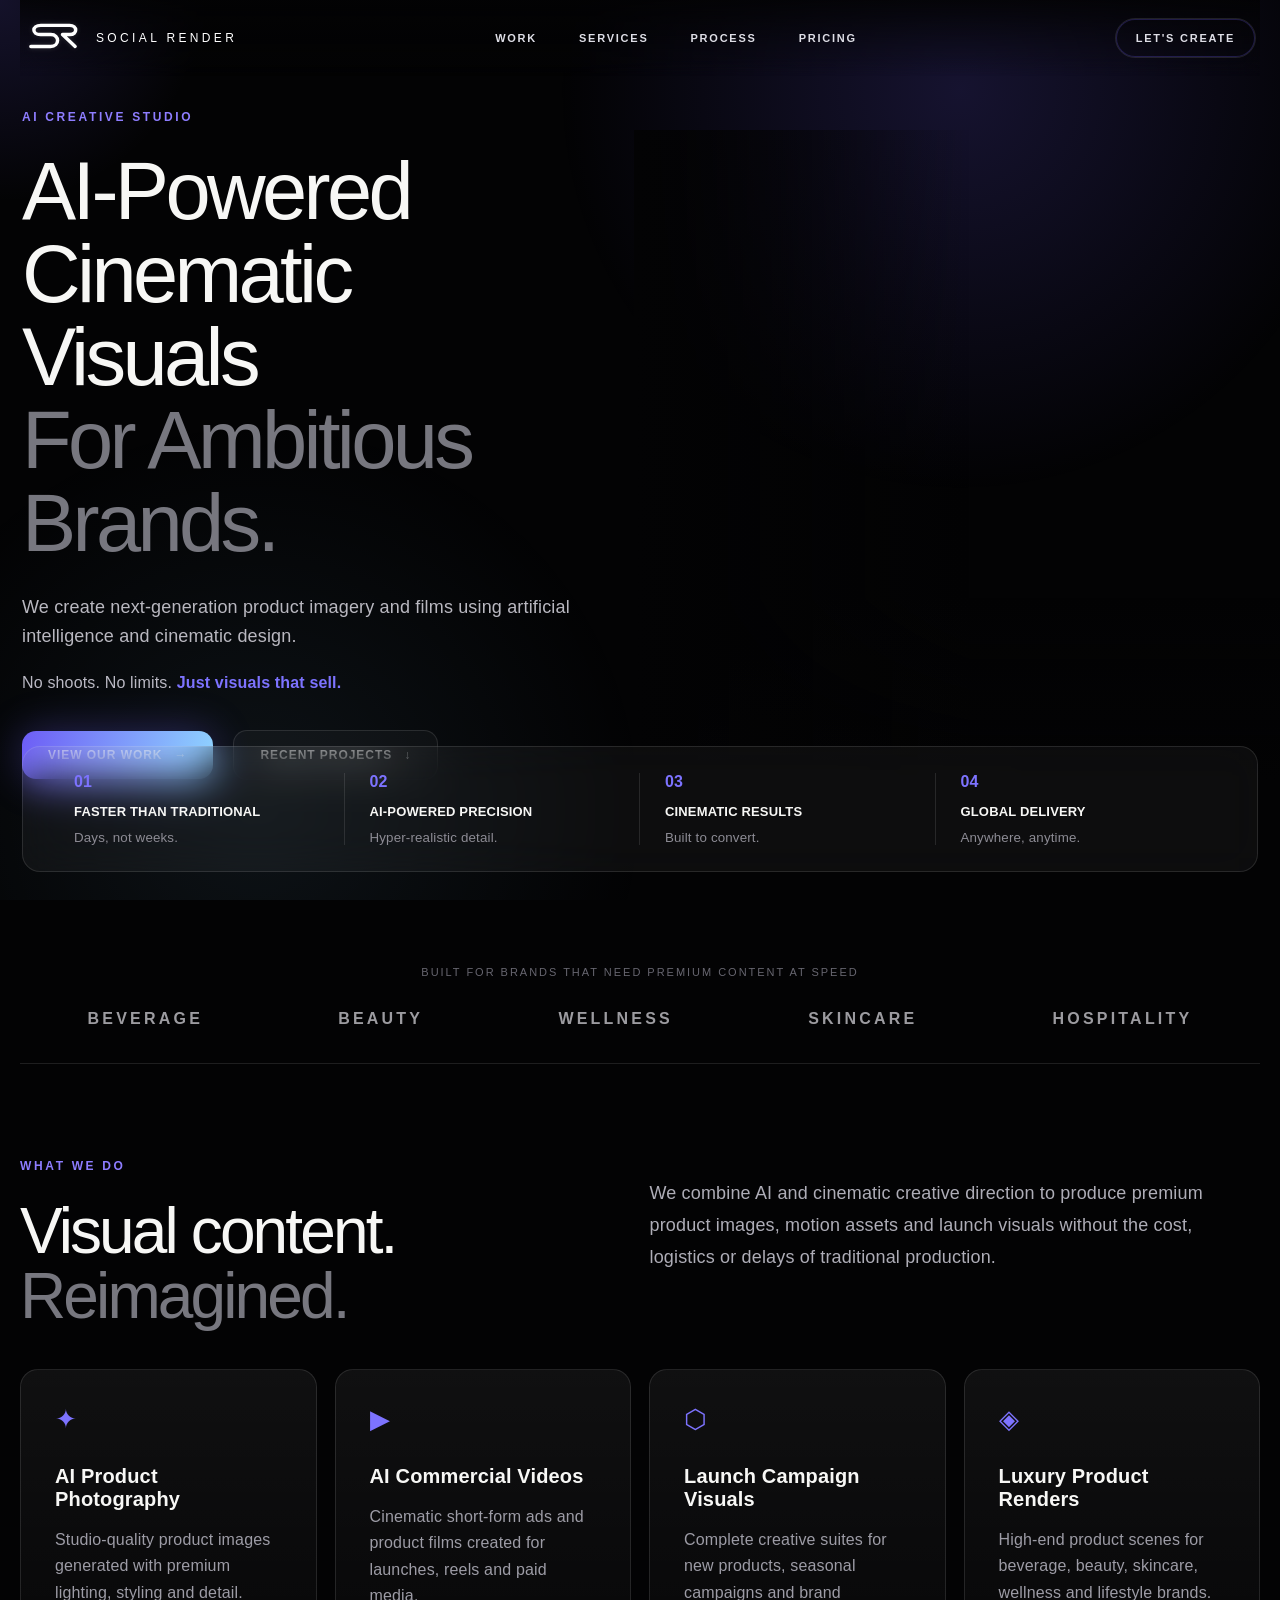
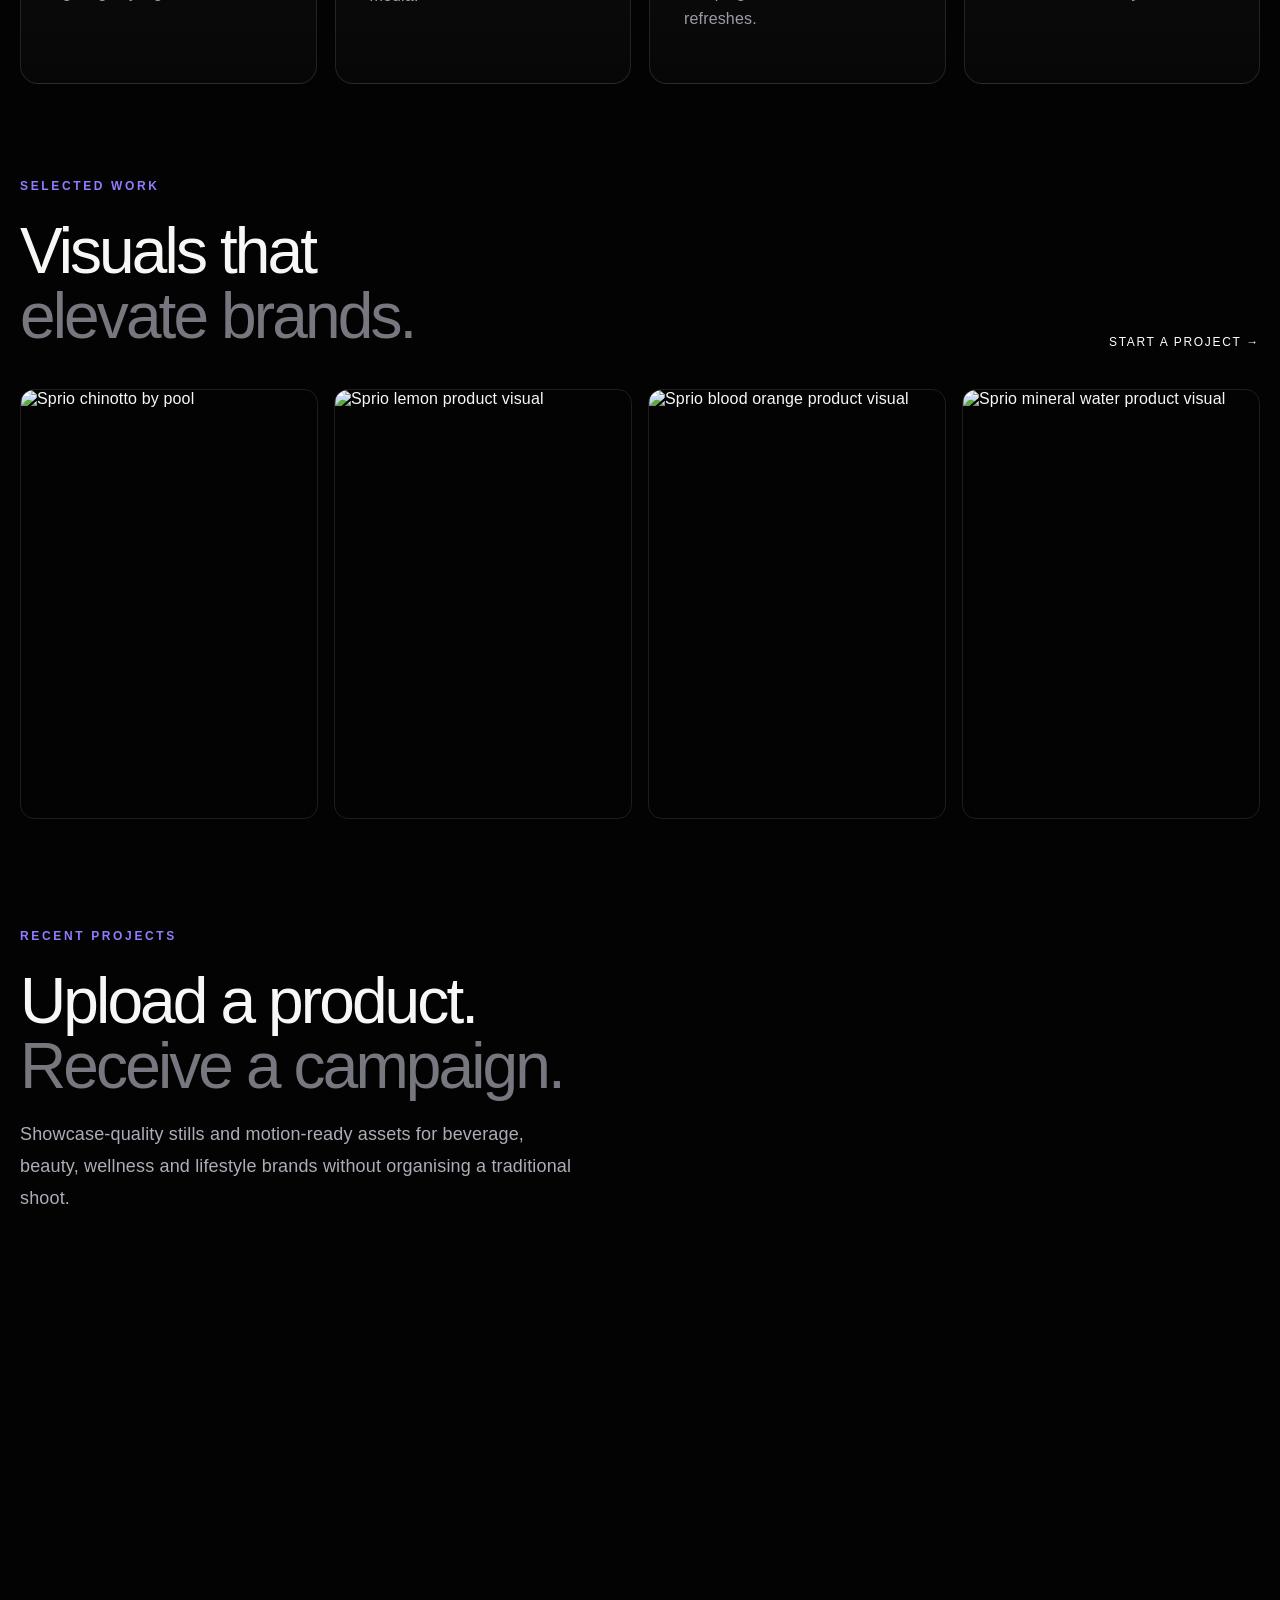
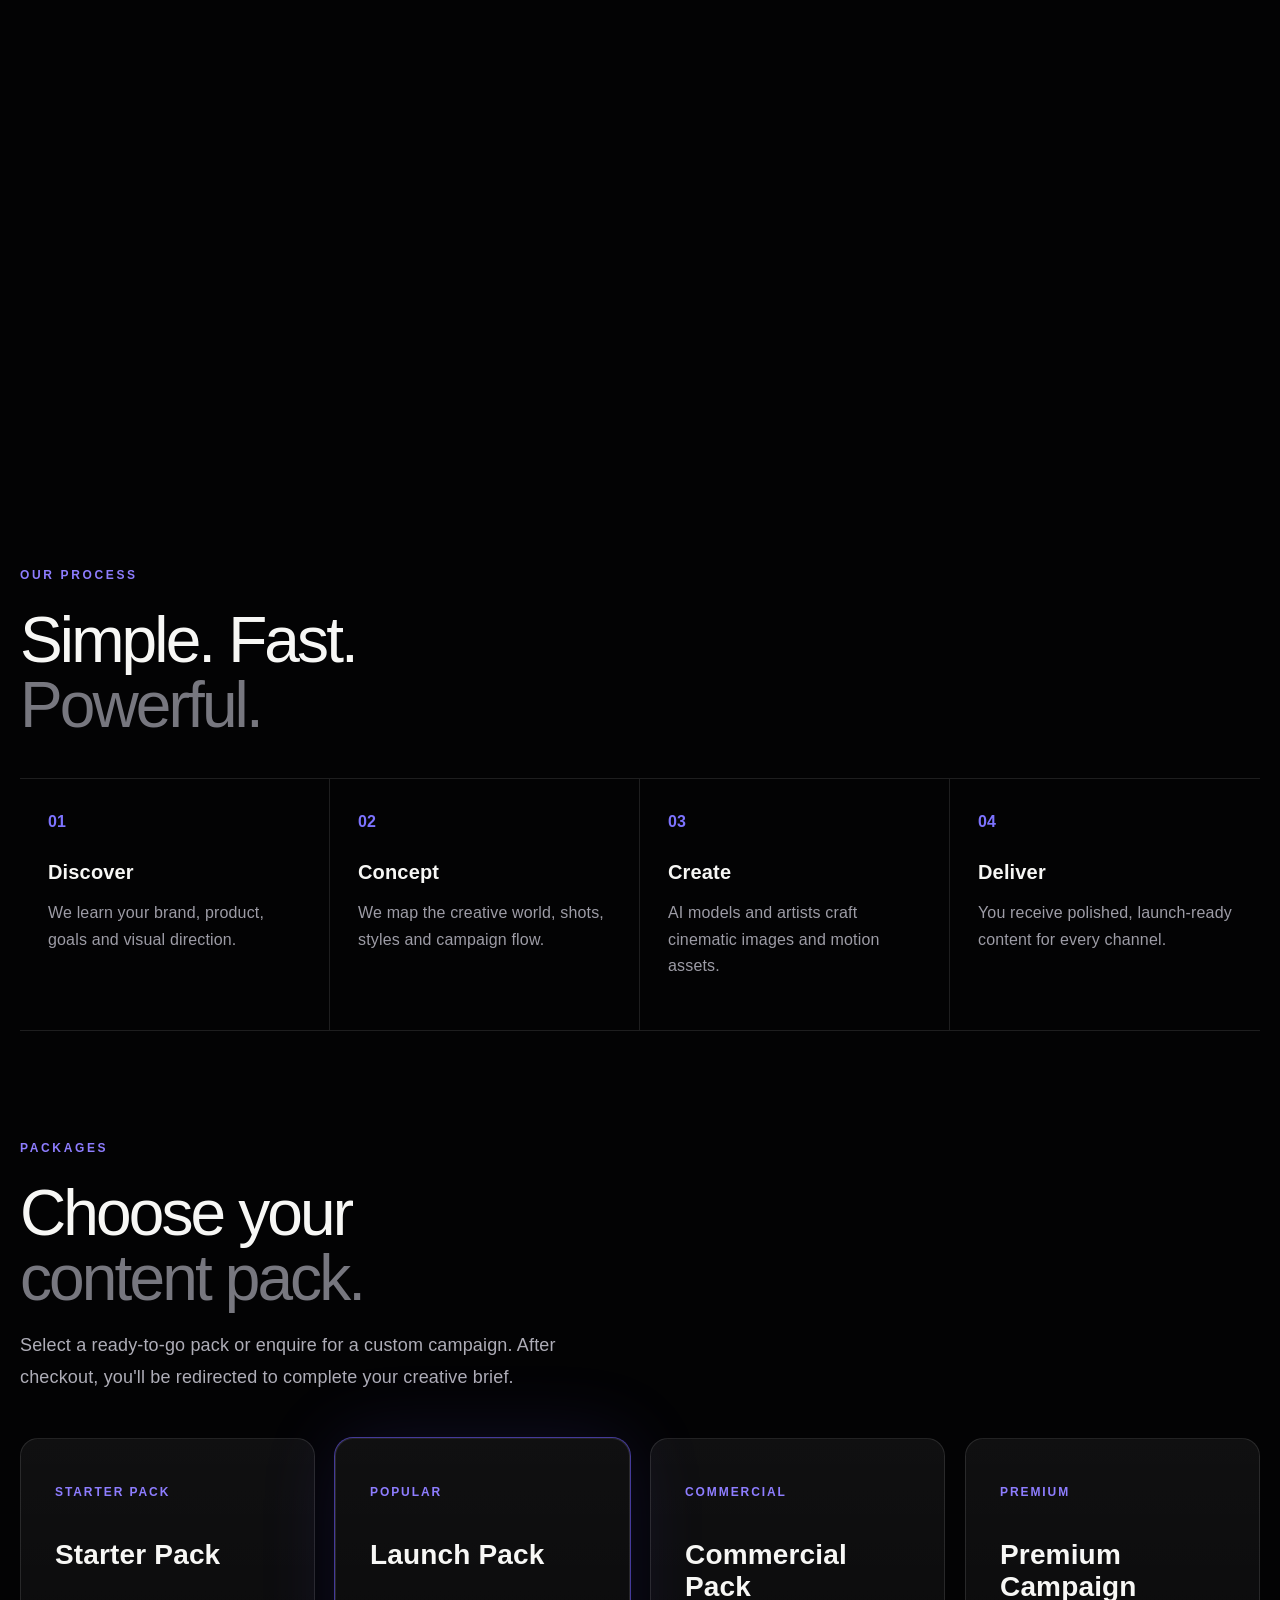
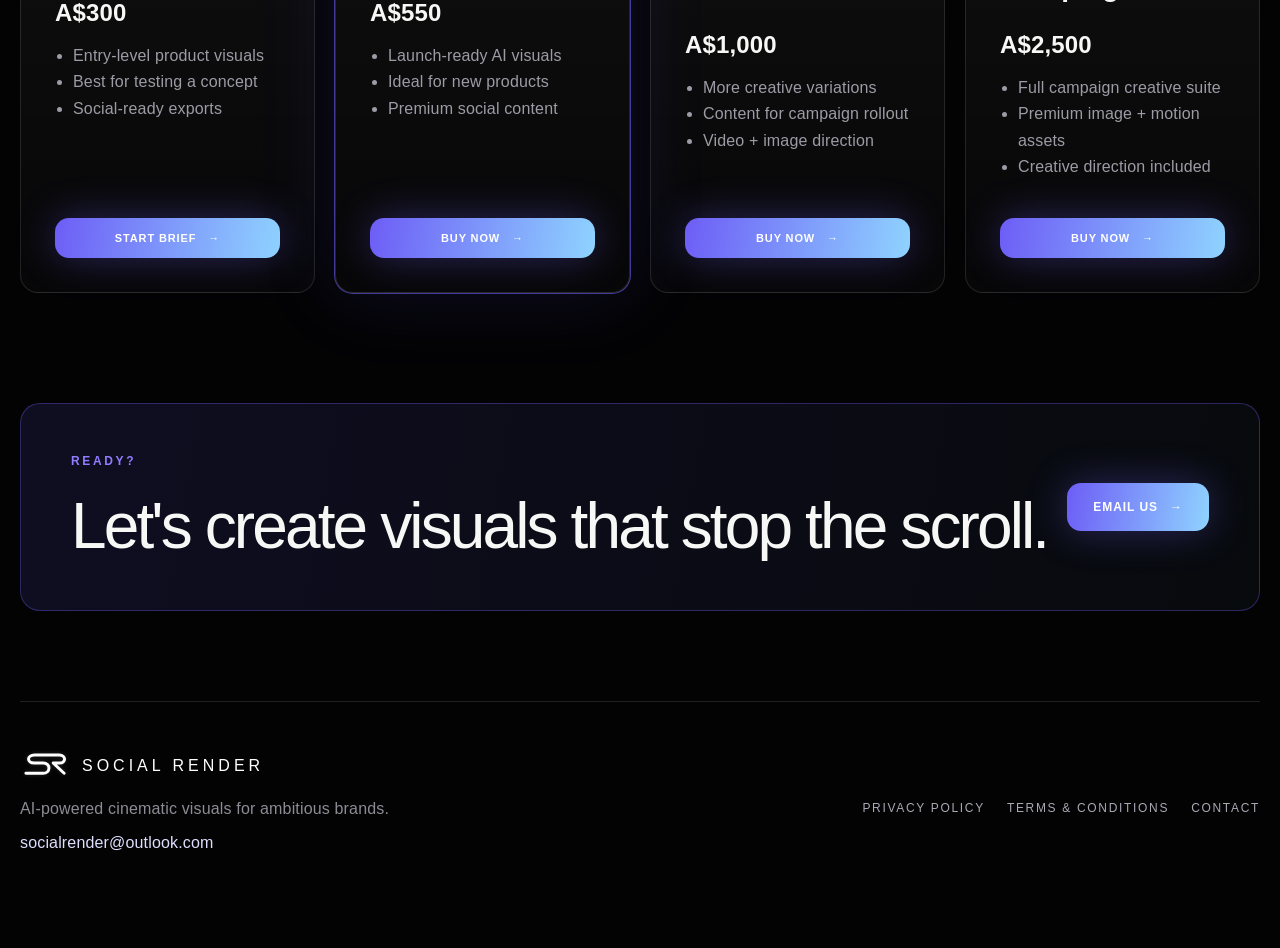
==== commit 1d51b2b5: "Rename index (37).html to index.html" ====
--- a/index.html
+++ b/index.html
@@ -36,10 +36,9 @@
         </div>
       </div>
 
-      <div class="hero-visual reveal delay" data-tilt>
-        <div class="hero-video-wrap">
-          <iframe src="https://player.vimeo.com/video/1199628616?badge=0&autopause=0&player_id=0&app_id=58479&autoplay=1&muted=1&loop=1&background=1" frameborder="0" allow="autoplay; fullscreen; picture-in-picture; clipboard-write; encrypted-media; web-share" referrerpolicy="strict-origin-when-cross-origin" title="Sprio"></iframe>
-        </div>
+      <div class="hero-visual reveal delay">
+        <!-- Vimeo cover-fill using SDK -->
+        <div id="hero-vimeo-container" class="hero-vimeo-container"></div>
         <div class="hero-fade"></div>
       </div>
 
@@ -80,43 +79,73 @@
     </section>
 
     <section class="gallery">
-      <img data-tilt src="images/sprio-chinotto-pool.png" alt="Sprio chinotto by pool" />
-      <img data-tilt src="images/sprio-lemon-pool.png" alt="Sprio lemon product visual" />
-      <img data-tilt src="images/sprio-blood-orange-table.png" alt="Sprio blood orange product visual" />
-      <img data-tilt src="images/sprio-water-sea.png" alt="Sprio mineral water product visual" />
-    </section>
-
+      <img src="images/sprio-chinotto-pool.png" alt="Sprio chinotto by pool" />
+      <img src="images/sprio-lemon-pool.png" alt="Sprio lemon product visual" />
+      <img src="images/sprio-blood-orange-table.png" alt="Sprio blood orange product visual" />
+      <img src="images/sprio-water-sea.png" alt="Sprio mineral water product visual" />
+    </section>
+
+    <!-- REEL SECTION: copy left, full-width video mosaic below -->
     <section id="reel" class="reel-section">
       <div class="reel-copy">
         <p class="eyebrow">Recent Projects</p>
         <h2>Upload a product.<br/><span>Receive a campaign.</span></h2>
         <p class="section-copy">Showcase-quality stills and motion-ready assets for beverage, beauty, wellness and lifestyle brands without organising a traditional shoot.</p>
       </div>
-      <div class="reel-video-grid">
-        <!-- Left col: 2 landscape stacked -->
-        <div class="reel-col-landscape">
-          <div class="vimeo-wrap ratio-landscape">
-            <iframe src="https://player.vimeo.com/video/1199630642?badge=0&autopause=0&player_id=0&app_id=58479&muted=1&background=1&loop=1" frameborder="0" allow="autoplay; fullscreen; picture-in-picture" title="Mateco smoothie"></iframe>
-          </div>
-          <div class="vimeo-wrap ratio-landscape">
-            <iframe src="https://player.vimeo.com/video/1199630643?badge=0&autopause=0&player_id=0&app_id=58479&muted=1&background=1&loop=1" frameborder="0" allow="autoplay; fullscreen; picture-in-picture" title="Video 1"></iframe>
+
+      <!-- Video mosaic: landscape pair left | portrait trio right -->
+      <div class="reel-mosaic">
+
+        <!-- Left: 2 landscape videos stacked -->
+        <div class="reel-landscape-stack">
+          <div class="reel-tile reel-tile-landscape">
+            <iframe
+              src="https://player.vimeo.com/video/1199630642?background=1&autoplay=1&loop=1&byline=0&title=0&muted=1"
+              allow="autoplay; fullscreen"
+              allowfullscreen
+              frameborder="0"
+            ></iframe>
+          </div>
+          <div class="reel-tile reel-tile-landscape">
+            <iframe
+              src="https://player.vimeo.com/video/1199630643?background=1&autoplay=1&loop=1&byline=0&title=0&muted=1"
+              allow="autoplay; fullscreen"
+              allowfullscreen
+              frameborder="0"
+            ></iframe>
           </div>
         </div>
-        <!-- Right col: 3 portrait side by side -->
-        <div class="reel-col-portraits">
-          <div class="vimeo-wrap ratio-portrait">
-            <iframe src="https://player.vimeo.com/video/1199630644?badge=0&autopause=0&player_id=0&app_id=58479&muted=1&background=1&loop=1" frameborder="0" allow="autoplay; fullscreen; picture-in-picture" title="Video 2"></iframe>
-          </div>
-          <div class="vimeo-wrap ratio-portrait">
-            <iframe src="https://player.vimeo.com/video/1199630645?badge=0&autopause=0&player_id=0&app_id=58479&muted=1&background=1&loop=1" frameborder="0" allow="autoplay; fullscreen; picture-in-picture" title="Mateco"></iframe>
-          </div>
-          <div class="vimeo-wrap ratio-portrait">
-            <iframe src="https://player.vimeo.com/video/1199628616?badge=0&autopause=0&player_id=0&app_id=58479&muted=1&background=1&loop=1" frameborder="0" allow="autoplay; fullscreen; picture-in-picture" title="Sprio"></iframe>
+
+        <!-- Right: 3 portrait videos side by side -->
+        <div class="reel-portrait-row">
+          <div class="reel-tile reel-tile-portrait">
+            <iframe
+              src="https://player.vimeo.com/video/1199630644?background=1&autoplay=1&loop=1&byline=0&title=0&muted=1"
+              allow="autoplay; fullscreen"
+              allowfullscreen
+              frameborder="0"
+            ></iframe>
+          </div>
+          <div class="reel-tile reel-tile-portrait">
+            <iframe
+              src="https://player.vimeo.com/video/1199630645?background=1&autoplay=1&loop=1&byline=0&title=0&muted=1"
+              allow="autoplay; fullscreen"
+              allowfullscreen
+              frameborder="0"
+            ></iframe>
+          </div>
+          <div class="reel-tile reel-tile-portrait">
+            <iframe
+              src="https://player.vimeo.com/video/1199628616?background=1&autoplay=1&loop=1&byline=0&title=0&muted=1"
+              allow="autoplay; fullscreen"
+              allowfullscreen
+              frameborder="0"
+            ></iframe>
           </div>
         </div>
-      </div>
-    </section>
-    <script src="https://player.vimeo.com/api/player.js"></script>
+
+      </div>
+    </section>
 
     <section id="process" class="section process-head">
       <p class="eyebrow">Our Process</p>
@@ -133,10 +162,10 @@
       <div>
         <p class="eyebrow">Packages</p>
         <h2>Choose your<br/><span>content pack.</span></h2>
-        <p class="section-copy">Select a ready-to-go pack or enquire for a custom campaign. After checkout, you’ll be redirected to complete your creative brief.</p>
+        <p class="section-copy">Select a ready-to-go pack or enquire for a custom campaign. After checkout, you'll be redirected to complete your creative brief.</p>
       </div>
       <div class="price-cards four-cards">
-        <article data-tilt>
+        <article>
           <p>Starter Pack</p>
           <h3>Starter Pack</h3>
           <strong>A$300</strong>
@@ -147,7 +176,7 @@
           </ul>
           <a class="button primary price-button" href="https://tally.so/r/QK4dx7">Start Brief <span>→</span></a>
         </article>
-        <article data-tilt class="featured">
+        <article class="featured">
           <p>Popular</p>
           <h3>Launch Pack</h3>
           <strong>A$550</strong>
@@ -158,7 +187,7 @@
           </ul>
           <a class="button primary price-button" href="https://buy.stripe.com/5kQ00kb6F2Ma8zDbOlgnK02">Buy Now <span>→</span></a>
         </article>
-        <article data-tilt>
+        <article>
           <p>Commercial</p>
           <h3>Commercial Pack</h3>
           <strong>A$1,000</strong>
@@ -169,7 +198,7 @@
           </ul>
           <a class="button primary price-button" href="https://buy.stripe.com/14A7sM7UtbiG7vzg4BgnK03">Buy Now <span>→</span></a>
         </article>
-        <article data-tilt>
+        <article>
           <p>Premium</p>
           <h3>Premium Campaign</h3>
           <strong>A$2,500</strong>
@@ -205,6 +234,30 @@
     </div>
   </footer>
 
+  <script src="https://player.vimeo.com/api/player.js"></script>
   <script src="app.js"></script>
+  <script>
+    // Hero video: use Vimeo SDK to create a proper cover-fill background video
+    (function() {
+      var container = document.getElementById('hero-vimeo-container');
+      if (!container) return;
+      var iframe = document.createElement('iframe');
+      iframe.id = 'hero-vimeo-iframe';
+      iframe.src = 'https://player.vimeo.com/video/1199628616?background=1&autoplay=1&loop=1&byline=0&title=0&muted=1';
+      iframe.allow = 'autoplay; fullscreen';
+      iframe.setAttribute('allowfullscreen', '');
+      iframe.setAttribute('frameborder', '0');
+      container.appendChild(iframe);
+
+      // Once SDK is ready, use it to ensure play
+      function initPlayer() {
+        if (typeof Vimeo === 'undefined') { setTimeout(initPlayer, 200); return; }
+        var player = new Vimeo.Player(iframe);
+        player.setVolume(0);
+        player.play();
+      }
+      initPlayer();
+    })();
+  </script>
 </body>
 </html>
